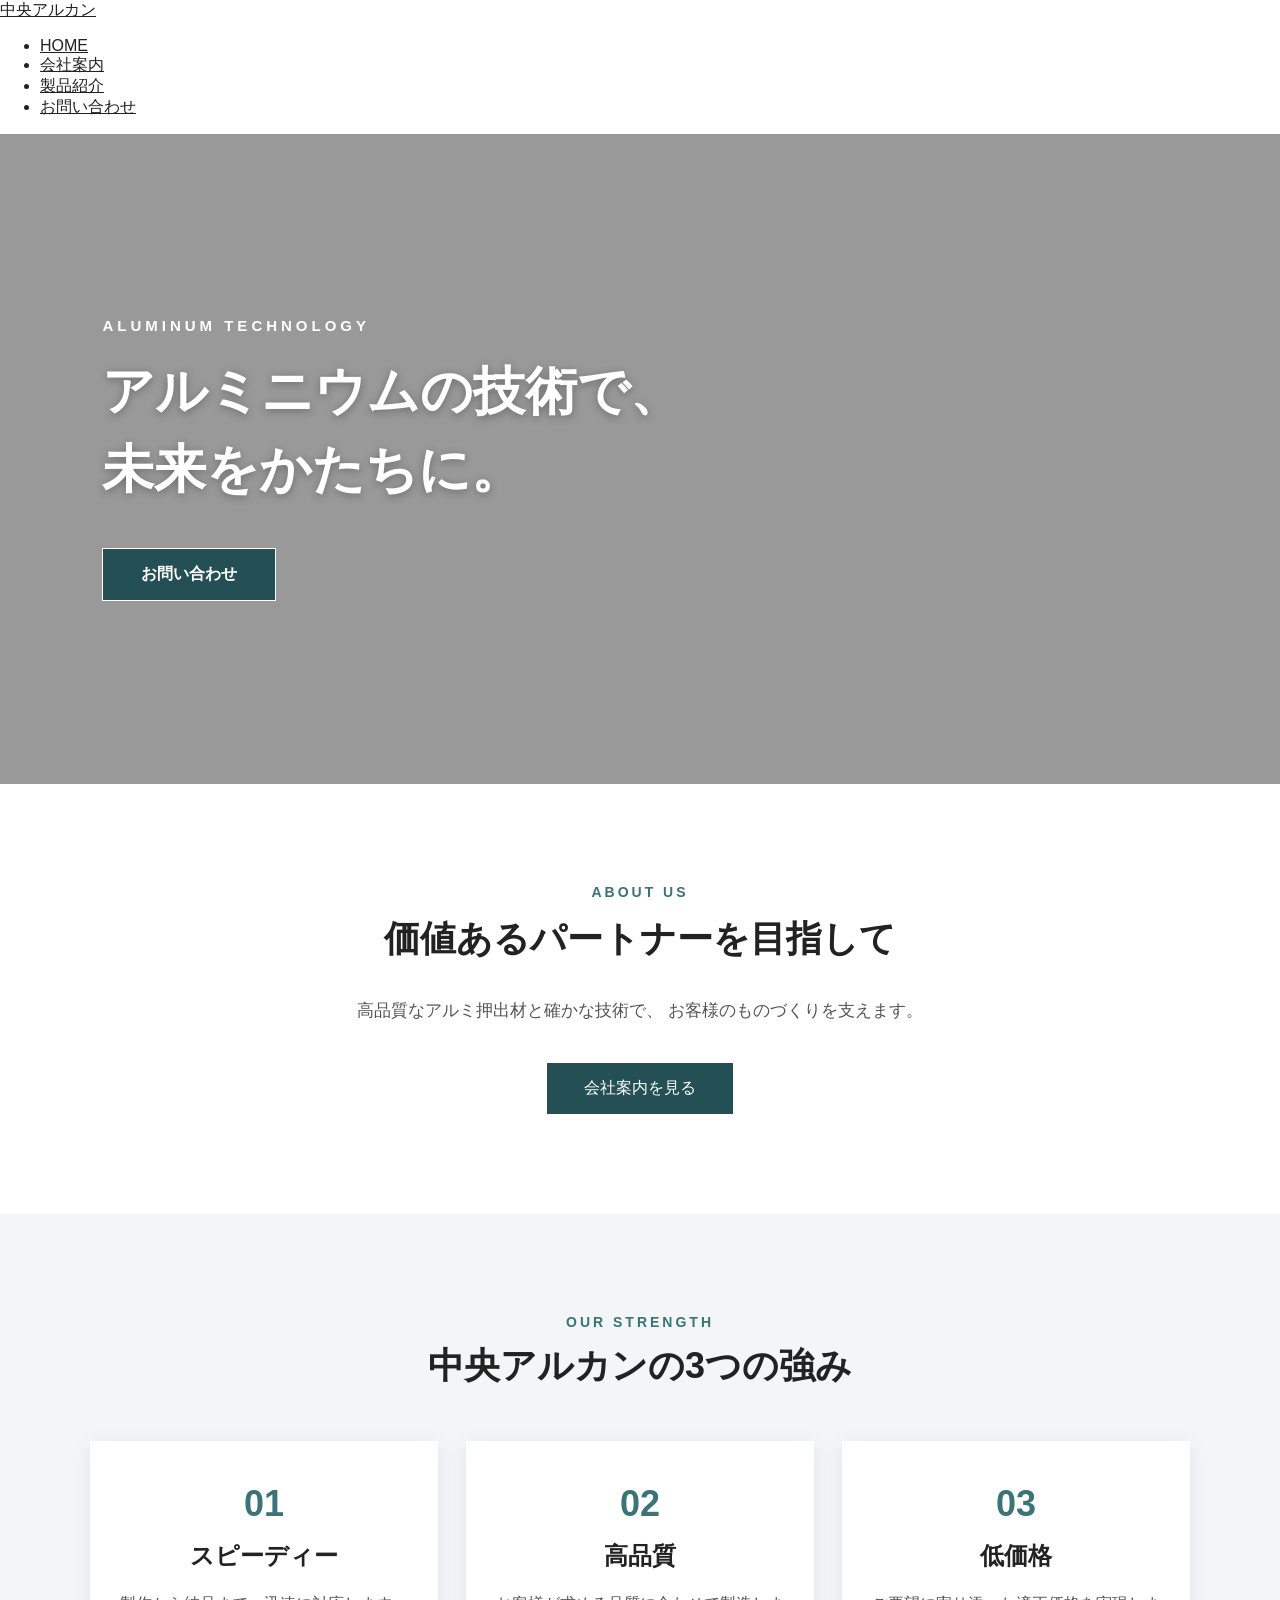
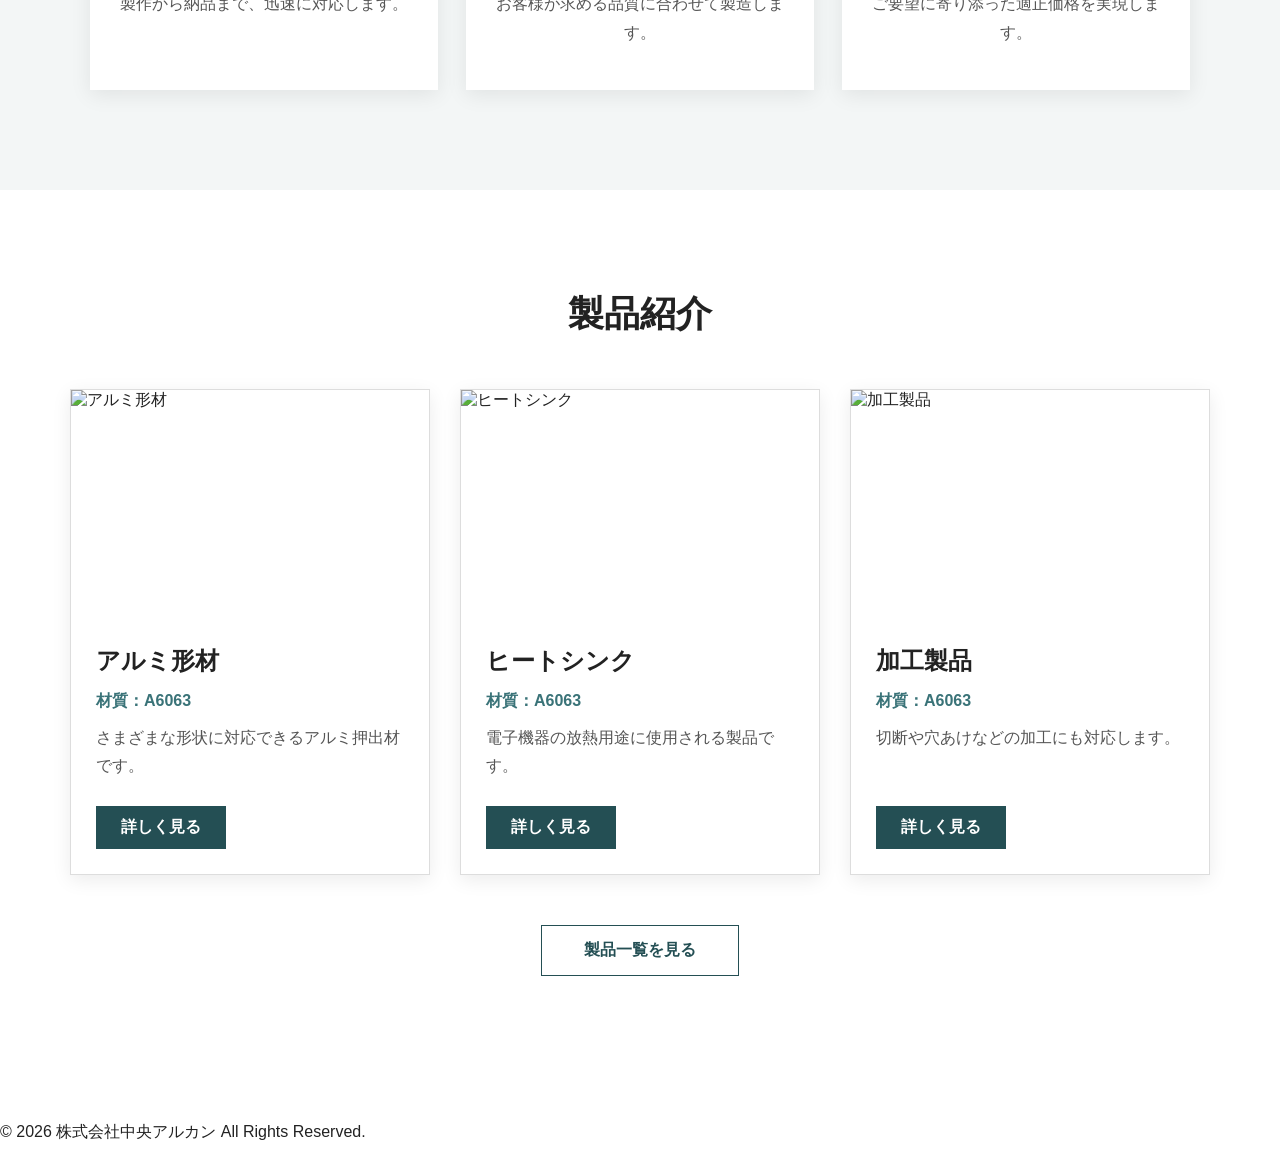
==== index.html @ ed128961 "トップページをindex.htmlに変更" ====
<!DOCTYPE html>
<html lang="ja">
<head>
  <meta charset="UTF-8">
  <meta name="viewport" content="width=device-width, initial-scale=1.0">

  <title>株式会社 中央アルカン</title>

  <link rel="stylesheet" href="css/style.css">
  <link rel="stylesheet" href="css/header.css">
  <link rel="stylesheet" href="css/hero.css">
  <link rel="stylesheet" href="css/products.css">
  <link rel="stylesheet" href="css/footer.css">
</head>

<body>

  <header id="header"></header>

  <main>

    <section class="main-visual">
      <div class="main-visual-text">
        <p>ALUMINUM TECHNOLOGY</p>
        <h1>
          アルミニウムの技術で、<br>
          未来をかたちに。
        </h1>

        <a href="contact.html">お問い合わせ</a>
      </div>
    </section>

    <section class="about">
      <p class="section-label">ABOUT US</p>
      <h2>価値あるパートナーを目指して</h2>

      <p>
        高品質なアルミ押出材と確かな技術で、
        お客様のものづくりを支えます。
      </p>

      <a href="company.html">会社案内を見る</a>
    </section>

    <section class="strength">
      <p class="section-label">OUR STRENGTH</p>
      <h2>中央アルカンの3つの強み</h2>

      <div class="strength-list">
        <div class="strength-card">
          <span>01</span>
          <h3>スピーディー</h3>
          <p>製作から納品まで、迅速に対応します。</p>
        </div>

        <div class="strength-card">
          <span>02</span>
          <h3>高品質</h3>
          <p>お客様が求める品質に合わせて製造します。</p>
        </div>

        <div class="strength-card">
          <span>03</span>
          <h3>低価格</h3>
          <p>ご要望に寄り添った適正価格を実現します。</p>
        </div>
      </div>
    </section>

<section class="products-section">
  <h2>製品紹介</h2>

  <div class="product-list">
    <article class="product-card">
      <img src="images/aluminum.jpg" alt="アルミ形材">

      <div class="product-content">
        <h3>アルミ形材</h3>
        <p class="product-material">材質：A6063</p>
        <p class="product-description">
          さまざまな形状に対応できるアルミ押出材です。
        </p>
        <a href="#" class="product-link">詳しく見る</a>
      </div>
    </article>

    <article class="product-card">
      <img src="images/heatsink.jpg" alt="ヒートシンク">

      <div class="product-content">
        <h3>ヒートシンク</h3>
        <p class="product-material">材質：A6063</p>
        <p class="product-description">
          電子機器の放熱用途に使用される製品です。
        </p>
        <a href="#" class="product-link">詳しく見る</a>
      </div>
    </article>

    <article class="product-card">
      <img src="images/processing.jpg" alt="加工製品">

      <div class="product-content">
        <h3>加工製品</h3>
        <p class="product-material">材質：A6063</p>
        <p class="product-description">
          切断や穴あけなどの加工にも対応します。
        </p>
        <a href="#" class="product-link">詳しく見る</a>
      </div>
    </article>
  </div>

  <div class="products-more">
    <a href="products.html">製品一覧を見る</a>
  </div>
</section>
  </main>

  <footer id="footer"></footer>

  <script src="js/common.js"></script>
</body>
</html>
---- css/style.css ----
/* =========================
  共通設定
========================= */

* {
  box-sizing: border-box;
}

html {
  scroll-behavior: smooth;
}

body {
  margin: 0;
  color: #222;
  font-family:
    "Yu Gothic",
    "YuGothic",
    "Hiragino Kaku Gothic ProN",
    "Meiryo",
    sans-serif;
  background-color: #fff;
}

img {
  display: block;
  max-width: 100%;
}

a {
  color: inherit;
}

h1,
h2,
h3,
p {
  margin-top: 0;
}

/* =========================
  共通見出し
========================= */

.section-label {
  margin-bottom: 12px;
  color: #3a7378;
  font-size: 14px;
  font-weight: bold;
  letter-spacing: 3px;
}

/* =========================
  ABOUT
========================= */

.about {
  max-width: 1000px;
  margin: 0 auto;
  padding: 100px 20px;
  text-align: center;
}

.about h2 {
  margin-bottom: 28px;
  font-size: 36px;
  line-height: 1.5;
}

.about > p:not(.section-label) {
  margin-bottom: 35px;
  color: #555;
  font-size: 17px;
  line-height: 2;
}

.about a {
  display: inline-block;
  padding: 14px 36px;
  color: #fff;
  text-decoration: none;
  background-color: #244f54;
  border: 1px solid #244f54;
  transition:
    color 0.3s,
    background-color 0.3s;
}

.about a:hover {
  color: #244f54;
  background-color: #fff;
}

/* =========================
  強み
========================= */

.strength {
  padding: 100px 20px;
  text-align: center;
  background-color: #f3f6f6;
}

.strength h2 {
  margin-bottom: 50px;
  font-size: 36px;
}

.strength-list {
  display: grid;
  grid-template-columns: repeat(3, 1fr);
  gap: 28px;
  max-width: 1100px;
  margin: 0 auto;
}

.strength-card {
  padding: 42px 25px;
  background-color: #fff;
  box-shadow: 0 5px 20px rgba(0, 0, 0, 0.08);
}

.strength-card span {
  display: block;
  margin-bottom: 15px;
  color: #3a7378;
  font-size: 36px;
  font-weight: bold;
}

.strength-card h3 {
  margin-bottom: 18px;
  font-size: 24px;
}

.strength-card p {
  margin-bottom: 0;
  color: #555;
  line-height: 1.8;
}

/* =========================
  スマートフォン
========================= */

@media screen and (max-width: 768px) {
  .about,
  .strength {
    padding: 70px 20px;
  }

  .about h2,
  .strength h2 {
    font-size: 28px;
  }

  .strength-list {
    grid-template-columns: 1fr;
  }
}
---- css/header.css ----
/* =========================
  ヘッダー
========================= */

#header {
  position: relative;
  z-index: 100;
}

.site-header {
  display: flex;
  align-items: center;
  justify-content: space-between;
  min-height: 80px;
  padding: 0 5%;
  background-color: #fff;
  box-shadow: 0 2px 10px rgba(0, 0, 0, 0.08);
}

.site-logo {
  margin: 0;
  font-size: 24px;
  font-weight: bold;
}

.site-logo a {
  text-decoration: none;
}

.header-nav ul {
  display: flex;
  gap: 30px;
  margin: 0;
  padding: 0;
  list-style: none;
}

.header-nav a {
  font-size: 15px;
  font-weight: bold;
  text-decoration: none;
}

.header-nav a:hover {
  color: #3a7378;
}

/* スマートフォン */
@media screen and (max-width: 768px) {
  .site-header {
    flex-direction: column;
    gap: 15px;
    padding: 20px;
  }

  .header-nav ul {
    flex-wrap: wrap;
    justify-content: center;
    gap: 15px;
  }
}
---- css/hero.css ----
/* =========================
   メインビジュアル
========================= */

.main-visual {
  position: relative;
  display: flex;
  align-items: center;
  min-height: 650px;
  padding: 80px 8%;
  color: #fff;
  background:
    linear-gradient(
      rgba(0, 0, 0, 0.4),
      rgba(0, 0, 0, 0.4)
    ),
    url("../images/main-visual.jpg") center / cover no-repeat;
}

.main-visual-text {
  max-width: 700px;
}

.main-visual-text > p {
  margin-bottom: 18px;
  font-size: 15px;
  font-weight: bold;
  letter-spacing: 4px;
}

.main-visual h1 {
  margin-bottom: 40px;
  font-size: 52px;
  line-height: 1.5;
  text-shadow: 0 2px 8px rgba(0, 0, 0, 0.3);
}

.main-visual a {
  display: inline-block;
  padding: 15px 38px;
  color: #fff;
  font-weight: bold;
  text-decoration: none;
  background-color: #244f54;
  border: 1px solid #fff;
  transition:
    color 0.3s,
    background-color 0.3s;
}

.main-visual a:hover {
  color: #244f54;
  background-color: #fff;
}

/* スマートフォン */
@media screen and (max-width: 768px) {
  .main-visual {
    min-height: 520px;
    padding: 60px 25px;
  }

  .main-visual h1 {
    font-size: 34px;
  }
}
---- css/products.css ----
/* =========================
   製品紹介
========================= */

.products-section {
  max-width: 1180px;
  margin: 0 auto;
  padding: 100px 20px;
  text-align: center;
}

.products-section > h2 {
  margin-bottom: 50px;
  font-size: 36px;
}

.product-list {
  display: grid;
  grid-template-columns: repeat(3, 1fr);
  gap: 30px;
  text-align: left;
}

.product-card {
  overflow: hidden;
  background-color: #fff;
  border: 1px solid #ddd;
  box-shadow: 0 5px 18px rgba(0, 0, 0, 0.08);
  transition:
    transform 0.3s,
    box-shadow 0.3s;
}

.product-card:hover {
  transform: translateY(-7px);
  box-shadow: 0 10px 28px rgba(0, 0, 0, 0.14);
}

.product-card img {
  width: 100%;
  height: 230px;
  object-fit: cover;
}

.product-content {
  padding: 25px;
}

.product-card h3 {
  margin-bottom: 14px;
  font-size: 24px;
}

.product-material {
  margin-bottom: 12px;
  color: #3a7378;
  font-weight: bold;
}

.product-description {
  min-height: 58px;
  margin-bottom: 24px;
  color: #555;
  line-height: 1.8;
}

.product-link {
  display: inline-block;
  padding: 10px 24px;
  color: #fff;
  font-weight: bold;
  text-decoration: none;
  background-color: #244f54;
  border: 1px solid #244f54;
  transition:
    color 0.3s,
    background-color 0.3s;
}

.product-link:hover {
  color: #244f54;
  background-color: #fff;
}

.products-more {
  margin-top: 50px;
}

.products-more a {
  display: inline-block;
  padding: 14px 42px;
  color: #244f54;
  font-weight: bold;
  text-decoration: none;
  border: 1px solid #244f54;
  transition:
    color 0.3s,
    background-color 0.3s;
}

.products-more a:hover {
  color: #fff;
  background-color: #244f54;
}

/* タブレット */
@media screen and (max-width: 900px) {
  .product-list {
    grid-template-columns: repeat(2, 1fr);
  }
}

/* スマートフォン */
@media screen and (max-width: 600px) {
  .products-section {
    padding: 70px 20px;
  }

  .products-section > h2 {
    font-size: 28px;
  }

  .product-list {
    grid-template-columns: 1fr;
  }

  .product-card img {
    height: 210px;
  }
}
---- css/footer.css ----
/* =========================
  フッター
========================= */

#footer {
  margin-top: auto;
}

.site-footer {
  padding: 50px 20px;
  color: #fff;
  text-align: center;
  background-color: #183b3f;
}

.site-footer p {
  margin: 0;
  font-size: 14px;
}

.footer-nav {
  margin-bottom: 25px;
}

.footer-nav ul {
  display: flex;
  justify-content: center;
  gap: 25px;
  margin: 0;
  padding: 0;
  list-style: none;
}

.footer-nav a {
  color: #fff;
  text-decoration: none;
}

.footer-nav a:hover {
  text-decoration: underline;
}

/* スマートフォン */
@media screen and (max-width: 600px) {
  .footer-nav ul {
    flex-direction: column;
    gap: 12px;
  }
}
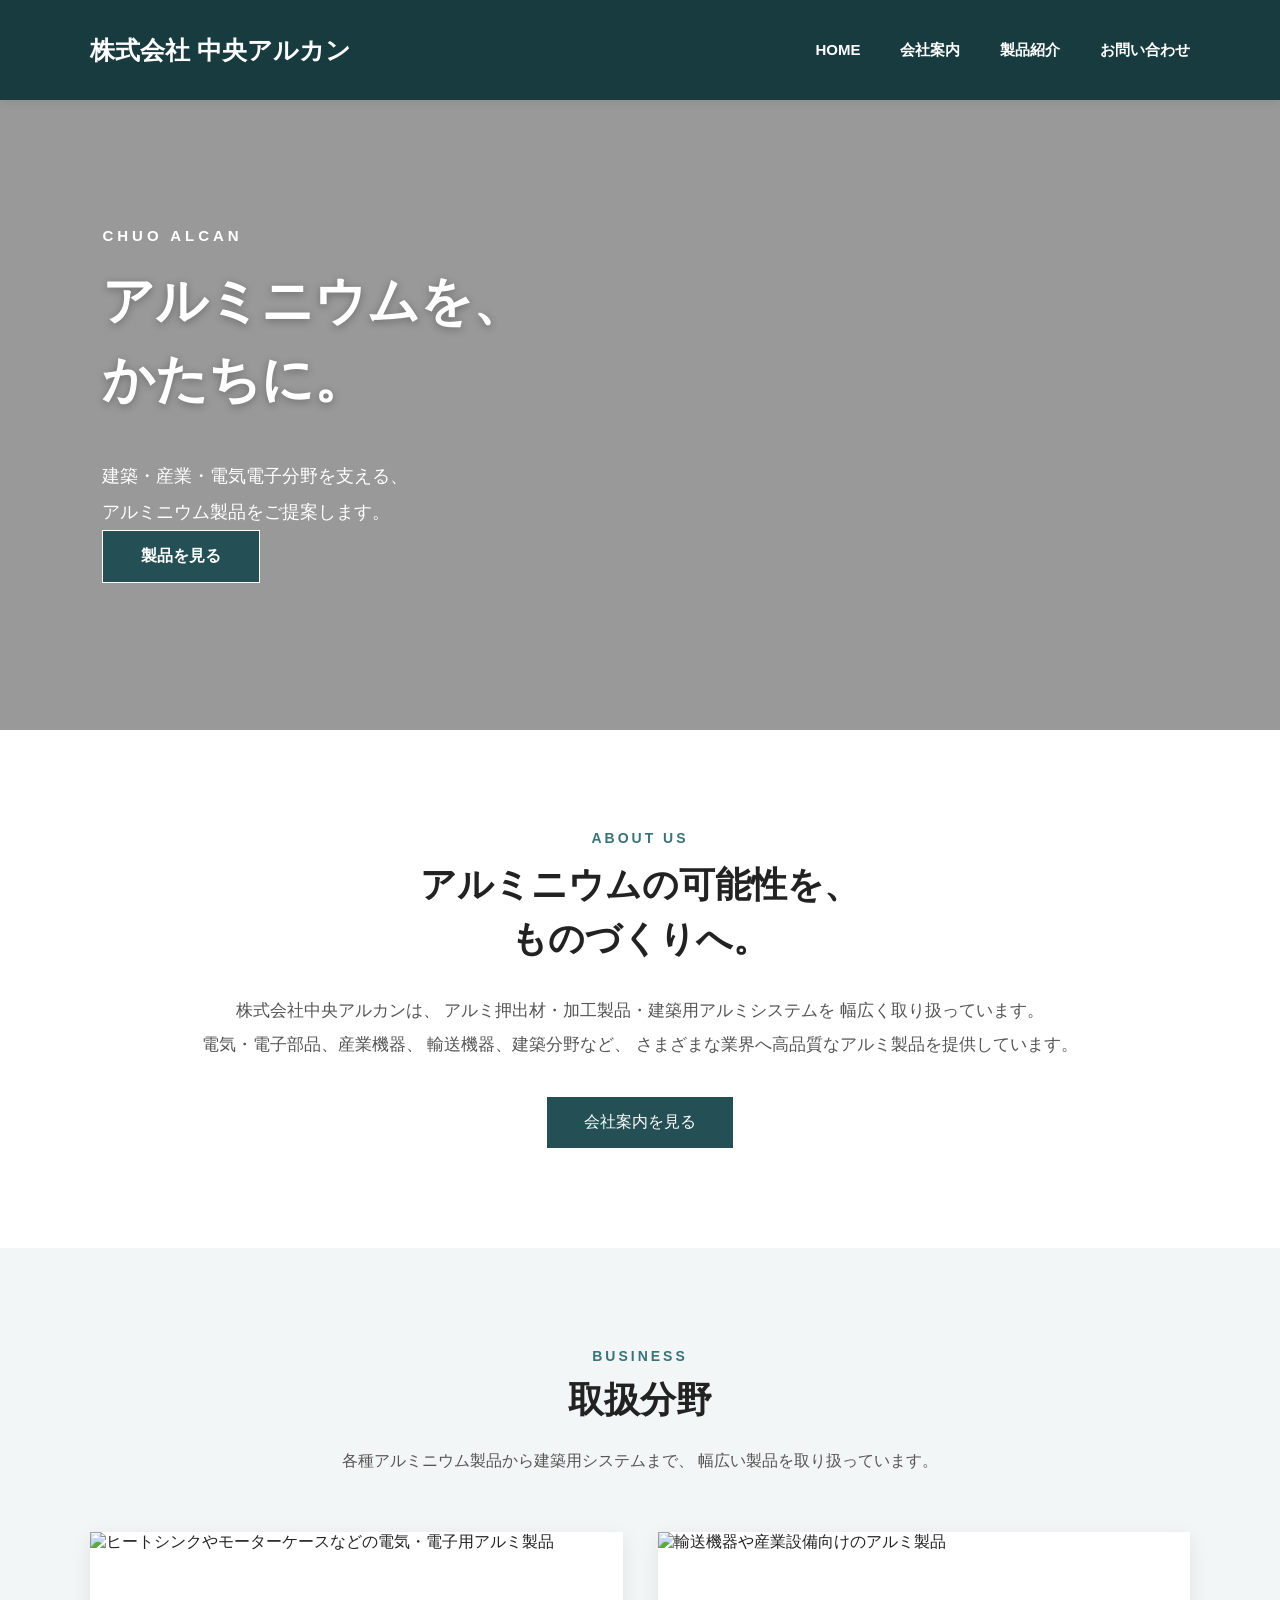
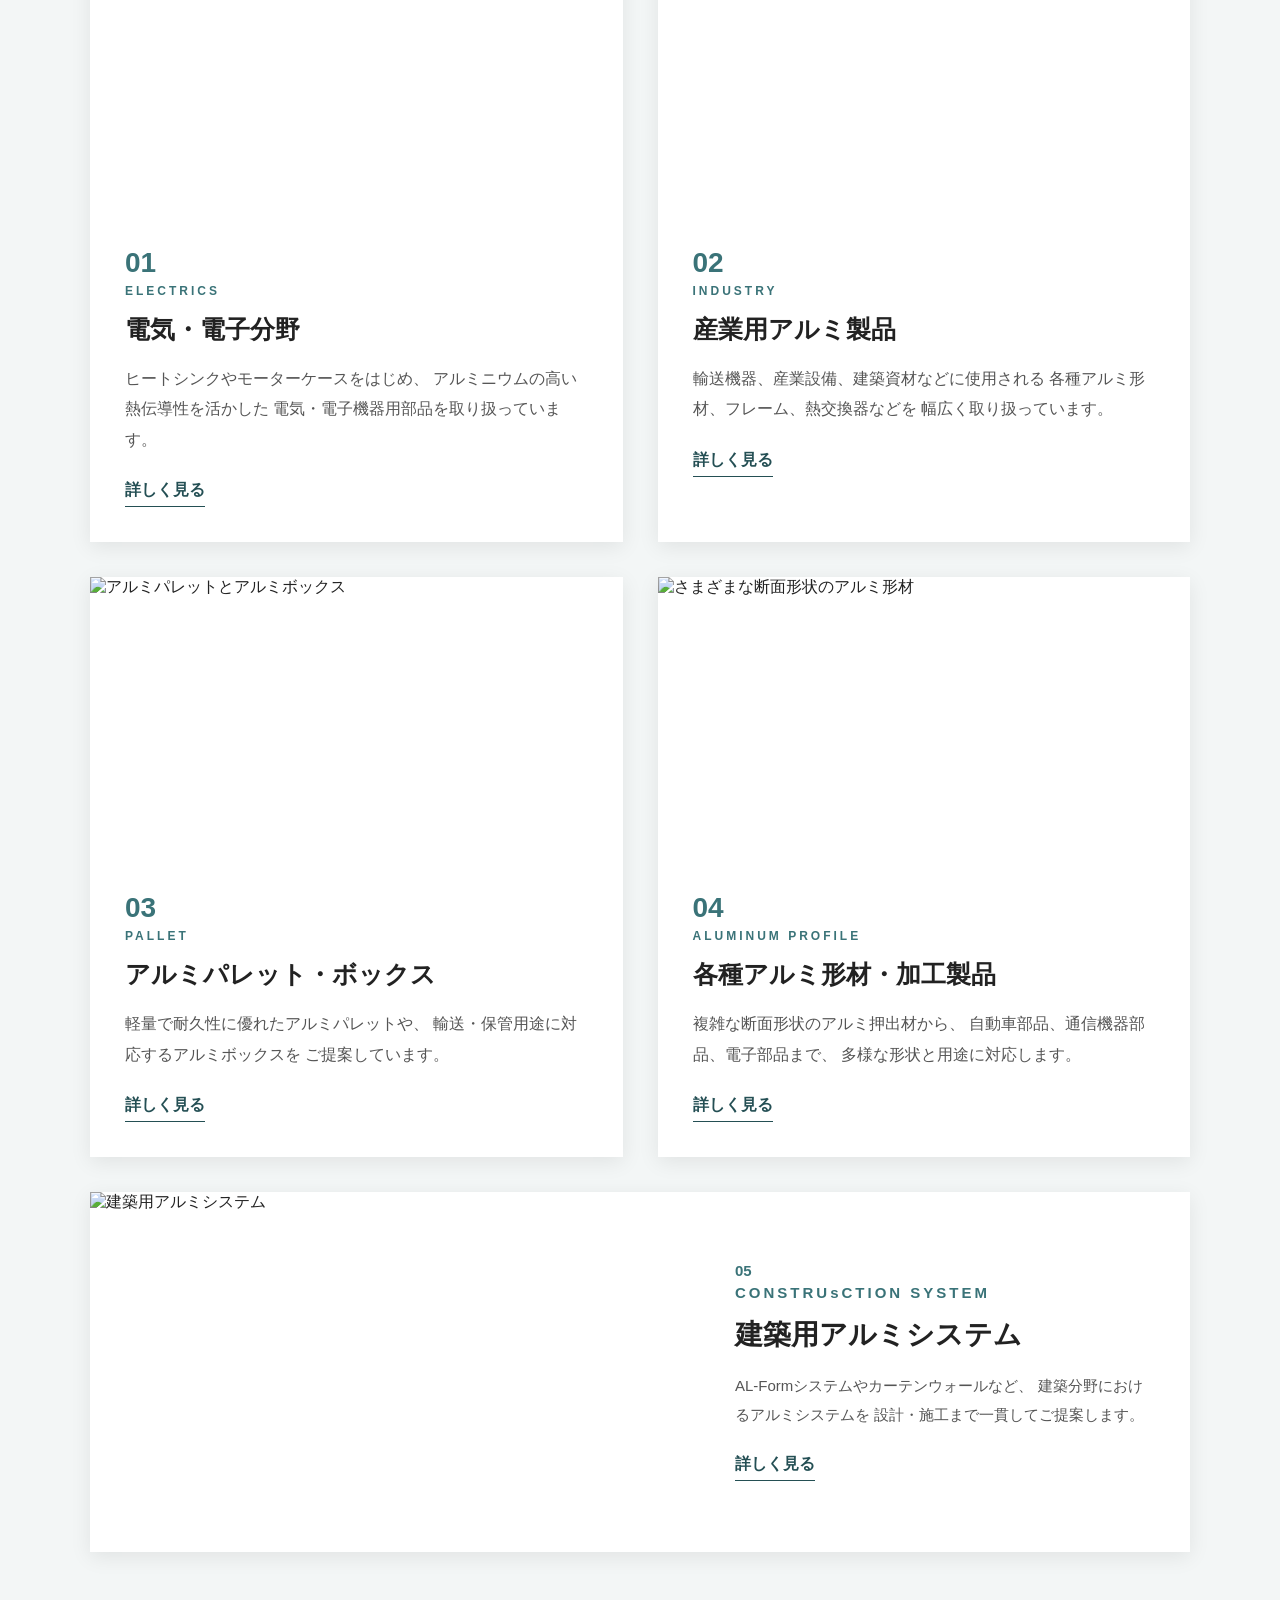
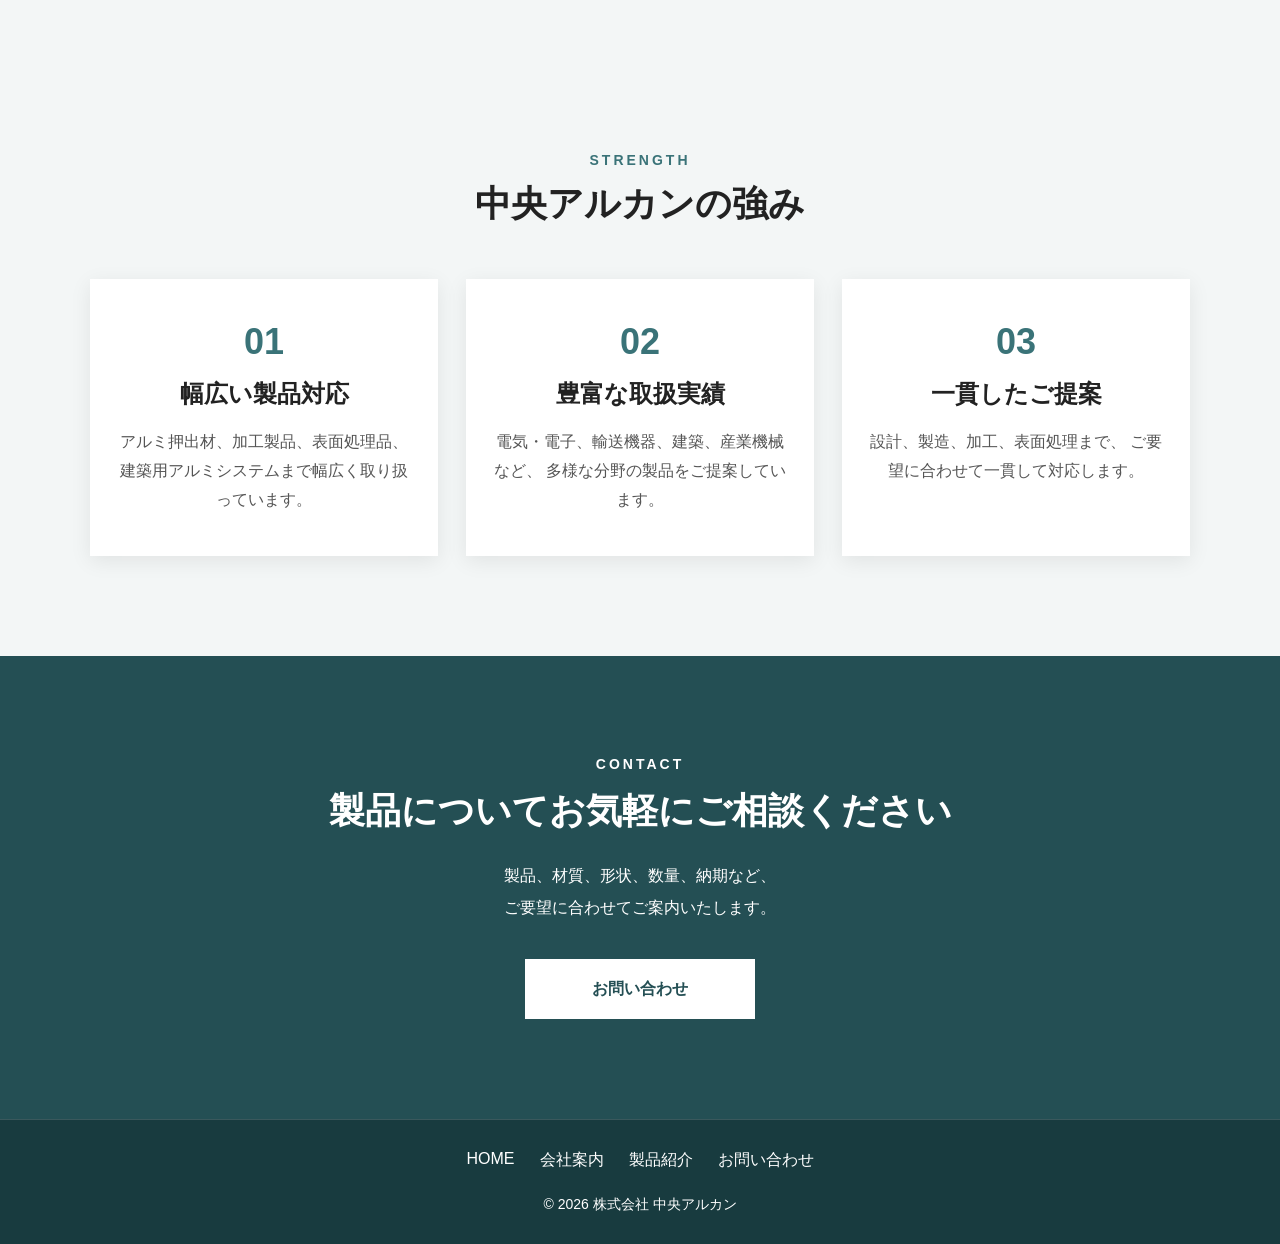
==== commit ab77d5ed: "追加" ====
--- a/index.html
+++ b/index.html
@@ -8,118 +8,262 @@
 
   <link rel="stylesheet" href="css/style.css">
   <link rel="stylesheet" href="css/header.css">
-  <link rel="stylesheet" href="css/hero.css">
-  <link rel="stylesheet" href="css/products.css">
+  <link rel="stylesheet" href="css/home.css">
   <link rel="stylesheet" href="css/footer.css">
 </head>
 
 <body>
-
-  <header id="header"></header>
+  <!-- ヘッダー -->
+  <div id="header"></div>
 
   <main>
 
+    <!-- メインビジュアル -->
     <section class="main-visual">
       <div class="main-visual-text">
-        <p>ALUMINUM TECHNOLOGY</p>
+
+        <p class="section-en">CHUO ALCAN</p>
+
         <h1>
-          アルミニウムの技術で、<br>
-          未来をかたちに。
+          アルミニウムを、<br>
+          かたちに。
         </h1>
 
-        <a href="contact.html">お問い合わせ</a>
-      </div>
-    </section>
-
+        <p class="hero-text">
+          建築・産業・電気電子分野を支える、<br>
+          アルミニウム製品をご提案します。
+        </p>
+
+        <a href="products.html">製品を見る</a>
+
+      </div>
+    </section>
+
+    <!-- 会社紹介 -->
     <section class="about">
+
       <p class="section-label">ABOUT US</p>
-      <h2>価値あるパートナーを目指して</h2>
-
-      <p>
-        高品質なアルミ押出材と確かな技術で、
-        お客様のものづくりを支えます。
+
+      <h2>
+        アルミニウムの可能性を、<br>
+        ものづくりへ。
+      </h2>
+
+      <p>株式会社中央アルカンは、
+        アルミ押出材・加工製品・建築用アルミシステムを
+        幅広く取り扱っています。<br>
+
+        電気・電子部品、産業機器、
+        輸送機器、建築分野など、
+        さまざまな業界へ高品質なアルミ製品を提供しています。
       </p>
 
       <a href="company.html">会社案内を見る</a>
     </section>
 
+    <!-- 取扱分野 -->
+    <section class="business">
+
+      <div class="business-inner">
+
+        <div class="business-heading">
+          <p class="section-label">BUSINESS</p>
+
+          <h2>取扱分野</h2>
+          <p>
+            各種アルミニウム製品から建築用システムまで、
+            幅広い製品を取り扱っています。
+          </p>
+        </div>
+
+        <div class="business-list">
+
+          <!-- 電気・電子 -->
+          <article class="business-card">
+            <div class="business-image">
+              <img src="images/electrics.jpg" alt="ヒートシンクやモーターケースなどの電気・電子用アルミ製品">
+            </div>
+
+            <div class="business-content">
+              <p class="business-number">01</p>
+              <p class="business-en">ELECTRICS</p>
+
+              <h3>電気・電子分野</h3>
+
+              <p>
+                ヒートシンクやモーターケースをはじめ、
+                アルミニウムの高い熱伝導性を活かした
+                電気・電子機器用部品を取り扱っています。
+              </p>
+
+              <a href="products.html#electrics">詳しく見る</a>
+            </div>
+          </article>
+
+          <!-- 産業用製品 -->
+          <article class="business-card">
+            <div class="business-image">
+              <img src="images/industry.jpg" alt="輸送機器や産業設備向けのアルミ製品">
+            </div>
+
+            <div class="business-content">
+              <p class="business-number">02</p>
+              <p class="business-en">INDUSTRY</p>
+
+              <h3>産業用アルミ製品</h3>
+
+              <p>
+                輸送機器、産業設備、建築資材などに使用される
+                各種アルミ形材、フレーム、熱交換器などを
+                幅広く取り扱っています。
+              </p>
+
+              <a href="products.html#industry">詳しく見る</a>
+            </div>
+          </article>
+
+          <!-- パレット・ボックス -->
+          <article class="business-card">
+            <div class="business-image">
+              <img src="images/pallet.jpg" alt="アルミパレットとアルミボックス">
+            </div>
+
+            <div class="business-content">
+              <p class="business-number">03</p>
+              <p class="business-en">PALLET</p>
+
+              <h3>アルミパレット・ボックス</h3>
+
+              <p>
+                軽量で耐久性に優れたアルミパレットや、
+                輸送・保管用途に対応するアルミボックスを
+                ご提案しています。
+              </p>
+
+              <a href="products.html#pallet">詳しく見る</a>
+            </div>
+          </article>
+
+          <!-- 各種アルミ形材 -->
+          <article class="business-card">
+            <div class="business-image">
+              <img src="images/profile.jpg" alt="さまざまな断面形状のアルミ形材">
+            </div>
+
+            <div class="business-content">
+              <p class="business-number">04</p>
+              <p class="business-en">ALUMINUM PROFILE</p>
+
+              <h3>各種アルミ形材・加工製品</h3>
+
+              <p>
+                複雑な断面形状のアルミ押出材から、
+                自動車部品、通信機器部品、電子部品まで、
+                多様な形状と用途に対応します。
+              </p>
+
+              <a href="products.html#profile">詳しく見る</a>
+            </div>
+          </article>
+        </div>
+
+        <!-- 建築システム -->
+        <article class="business-wide-card">
+          <div class="business-wide-image">
+            <img src="images/construction.jpg" alt="建築用アルミシステム">
+          </div>
+
+          <div class="business-wide-content">
+
+            <p class="business-number">05</p>
+            <p class="business-en">CONSTRUsCTION SYSTEM</p>
+
+            <h3>建築用アルミシステム</h3>
+
+            <p>
+              AL-Formシステムやカーテンウォールなど、
+              建築分野におけるアルミシステムを
+              設計・施工まで一貫してご提案します。
+            </p>
+
+            <a href="products.html#construction">詳しく見る</a>
+          </div>
+        </article>
+      </div>
+    </section>
+
+    <!-- 強み -->
     <section class="strength">
-      <p class="section-label">OUR STRENGTH</p>
-      <h2>中央アルカンの3つの強み</h2>
+
+      <p class="section-label">STRENGTH</p>
+
+      <h2>中央アルカンの強み</h2>
 
       <div class="strength-list">
-        <div class="strength-card">
+
+        <article class="strength-card">
           <span>01</span>
-          <h3>スピーディー</h3>
-          <p>製作から納品まで、迅速に対応します。</p>
-        </div>
-
-        <div class="strength-card">
+
+          <h3>幅広い製品対応</h3>
+            <p>
+              アルミ押出材、加工製品、表面処理品、
+              建築用アルミシステムまで幅広く取り扱っています。
+            </p>
+        </article>
+
+        <article class="strength-card">
           <span>02</span>
-          <h3>高品質</h3>
-          <p>お客様が求める品質に合わせて製造します。</p>
-        </div>
-
-        <div class="strength-card">
+
+          <h3>豊富な取扱実績</h3>
+
+          <p>
+            電気・電子、輸送機器、建築、産業機械など、
+            多様な分野の製品をご提案しています。
+          </p>
+        </article>
+
+        <article class="strength-card">
           <span>03</span>
-          <h3>低価格</h3>
-          <p>ご要望に寄り添った適正価格を実現します。</p>
-        </div>
-      </div>
-    </section>
-
-<section class="products-section">
-  <h2>製品紹介</h2>
-
-  <div class="product-list">
-    <article class="product-card">
-      <img src="images/aluminum.jpg" alt="アルミ形材">
-
-      <div class="product-content">
-        <h3>アルミ形材</h3>
-        <p class="product-material">材質：A6063</p>
-        <p class="product-description">
-          さまざまな形状に対応できるアルミ押出材です。
+
+          <h3>一貫したご提案</h3>
+
+          <p>
+            設計、製造、加工、表面処理まで、
+            ご要望に合わせて一貫して対応します。
+          </p>
+        </article>
+      </div>
+
+    </section>
+
+    <!-- お問い合わせ誘導 -->
+    <section class="home-contact">
+
+      <div class="home-contact-inner">
+
+        <p class="section-label">CONTACT</p>
+
+        <h2>製品についてお気軽にご相談ください</h2>
+
+        <p>
+          製品、材質、形状、数量、納期など、<br>
+          ご要望に合わせてご案内いたします。
         </p>
-        <a href="#" class="product-link">詳しく見る</a>
-      </div>
-    </article>
-
-    <article class="product-card">
-      <img src="images/heatsink.jpg" alt="ヒートシンク">
-
-      <div class="product-content">
-        <h3>ヒートシンク</h3>
-        <p class="product-material">材質：A6063</p>
-        <p class="product-description">
-          電子機器の放熱用途に使用される製品です。
-        </p>
-        <a href="#" class="product-link">詳しく見る</a>
-      </div>
-    </article>
-
-    <article class="product-card">
-      <img src="images/processing.jpg" alt="加工製品">
-
-      <div class="product-content">
-        <h3>加工製品</h3>
-        <p class="product-material">材質：A6063</p>
-        <p class="product-description">
-          切断や穴あけなどの加工にも対応します。
-        </p>
-        <a href="#" class="product-link">詳しく見る</a>
-      </div>
-    </article>
-  </div>
-
-  <div class="products-more">
-    <a href="products.html">製品一覧を見る</a>
-  </div>
-</section>
+
+        <a href="contact.html">
+          お問い合わせ
+        </a>
+
+      </div>
+
+    </section>
+
   </main>
 
-  <footer id="footer"></footer>
+  <!-- フッター -->
+  <div id="footer"></div>
 
   <script src="js/common.js"></script>
+
 </body>
 </html>
--- a/css/style.css
+++ b/css/style.css
@@ -42,7 +42,8 @@
   共通見出し
 ========================= */
 
-.section-label {
+.section-label,
+.section-en {
   margin-bottom: 12px;
   color: #3a7378;
   font-size: 14px;
@@ -51,92 +52,101 @@
 }
 
 /* =========================
-  ABOUT
+  下層ページ共通
 ========================= */
 
-.about {
-  max-width: 1000px;
-  margin: 0 auto;
+.content-section {
   padding: 100px 20px;
-  text-align: center;
 }
 
-.about h2 {
-  margin-bottom: 28px;
+.content-inner {
+  width: 100%;
+  max-width: 1100px;
+  margin: 0 auto;
+}
+
+.section-heading {
+  margin-bottom: 50px;
+}
+
+.section-heading h2 {
+  margin-bottom: 20px;
   font-size: 36px;
   line-height: 1.5;
 }
 
-.about > p:not(.section-label) {
-  margin-bottom: 35px;
+.section-heading > p:last-child {
+  margin-bottom: 0;
   color: #555;
-  font-size: 17px;
+  font-size: 16px;
   line-height: 2;
 }
 
-.about a {
+/* =========================
+  メインビジュアル・ページタイトル共通
+========================= */
+
+.main-visual {
+  position: relative;
+  display: flex;
+  align-items: center;
+  min-height: 650px;
+  padding: 80px 8%;
+  color: #fff;
+  background:
+    linear-gradient(
+      rgba(0, 0, 0, 0.4),
+      rgba(0, 0, 0, 0.4)
+    ),
+    url("../images/main-visual.jpg") center / cover no-repeat;
+}
+
+.main-visual-text {
+  width: 100%;
+  max-width: 700px;
+}
+
+.main-visual .section-en {
+  margin-bottom: 18px;
+  color: #fff;
+  font-size: 15px;
+  font-weight: bold;
+  letter-spacing: 4px;
+}
+
+.main-visual h1 {
+  margin-bottom: 40px;
+  font-size: 52px;
+  line-height: 1.5;
+  text-shadow: 0 2px 8px rgba(0, 0, 0, 0.3);
+}
+
+.hero-text {
+  margin-bottom: 0;
+  font-size: 18px;
+  font-weight: normal;
+  line-height: 2;
+  letter-spacing: normal;
+}
+
+/* トップページのボタン */
+
+.main-visual a {
   display: inline-block;
-  padding: 14px 36px;
+  padding: 15px 38px;
   color: #fff;
+  font-weight: bold;
   text-decoration: none;
   background-color: #244f54;
-  border: 1px solid #244f54;
+  border: 1px solid #fff;
   transition:
     color 0.3s,
     background-color 0.3s;
 }
 
-.about a:hover {
+.main-visual a:hover {
   color: #244f54;
   background-color: #fff;
-}
-
-/* =========================
-  強み
-========================= */
-
-.strength {
-  padding: 100px 20px;
-  text-align: center;
-  background-color: #f3f6f6;
-}
-
-.strength h2 {
-  margin-bottom: 50px;
-  font-size: 36px;
-}
-
-.strength-list {
-  display: grid;
-  grid-template-columns: repeat(3, 1fr);
-  gap: 28px;
-  max-width: 1100px;
-  margin: 0 auto;
-}
-
-.strength-card {
-  padding: 42px 25px;
-  background-color: #fff;
-  box-shadow: 0 5px 20px rgba(0, 0, 0, 0.08);
-}
-
-.strength-card span {
-  display: block;
-  margin-bottom: 15px;
-  color: #3a7378;
-  font-size: 36px;
-  font-weight: bold;
-}
-
-.strength-card h3 {
-  margin-bottom: 18px;
-  font-size: 24px;
-}
-
-.strength-card p {
-  margin-bottom: 0;
-  color: #555;
-  line-height: 1.8;
 }
 
 /* =========================
@@ -144,18 +154,30 @@
 ========================= */
 
 @media screen and (max-width: 768px) {
-  .about,
-  .strength {
+  .main-visual {
+    min-height: 520px;
+    padding: 60px 25px;
+  }
+
+  .main-visual h1 {
+    font-size: 34px;
+  }
+
+  .hero-text {
+    font-size: 15px;
+  }
+}
+
+/* =========================
+  スマートフォン
+========================= */
+
+@media screen and (max-width: 768px) {
+  .content-section {
     padding: 70px 20px;
   }
 
-  .about h2,
-  .strength h2 {
+  .section-heading h2 {
     font-size: 28px;
   }
-
-  .strength-list {
-    grid-template-columns: 1fr;
-  }
-}
-
+}
--- a/css/header.css
+++ b/css/header.css
@@ -3,46 +3,66 @@
 ========================= */
 
 #header {
-  position: relative;
-  z-index: 100;
+  position: fixed;
+  top: 0;
+  left: 0;
+  width: 100%;
+  z-index: 1000;
 }
 
 .site-header {
   display: flex;
   align-items: center;
   justify-content: space-between;
-  min-height: 80px;
-  padding: 0 5%;
-  background-color: #fff;
+  min-height: 100px;
+  padding: 0 7%;
+  background-color: #183b3f;   /* フッターと同じ色 */
   box-shadow: 0 2px 10px rgba(0, 0, 0, 0.08);
 }
-
 .site-logo {
   margin: 0;
-  font-size: 24px;
+  font-size: 25px;
   font-weight: bold;
 }
 
 .site-logo a {
+  color: #ffffff;
   text-decoration: none;
+}
+
+.header-nav a {
+  color: #ffffff;
+  font-size: 15px;
+  font-weight: bold;
+  text-decoration: none;
+  transition: color 0.3s;
+}
+
+.header-nav a:hover {
+  color: #b7d5d8;
+}
+
+body {
+  padding-top: 80px;
 }
 
 .header-nav ul {
   display: flex;
-  gap: 30px;
+  gap: 40px;
   margin: 0;
   padding: 0;
   list-style: none;
 }
 
 .header-nav a {
+  color: #fff;
   font-size: 15px;
   font-weight: bold;
   text-decoration: none;
 }
 
 .header-nav a:hover {
-  color: #3a7378;
+  color: #d4e9eb;
 }
 
 /* スマートフォン */
--- a/css/home.css
+++ b/css/home.css
@@ -0,0 +1,358 @@
+/* =========================
+  ABOUT
+========================= */
+
+.about {
+  max-width: 1000px;
+  margin: 0 auto;
+  padding: 100px 20px;
+  text-align: center;
+}
+
+.about h2 {
+  margin-bottom: 28px;
+  font-size: 36px;
+  line-height: 1.5;
+}
+
+.about > p:not(.section-label) {
+  margin-bottom: 35px;
+  color: #555;
+  font-size: 17px;
+  line-height: 2;
+}
+
+.about a {
+  display: inline-block;
+  padding: 14px 36px;
+  color: #fff;
+  text-decoration: none;
+  background-color: #244f54;
+  border: 1px solid #244f54;
+  transition:
+    color 0.3s,
+    background-color 0.3s;
+}
+
+.about a:hover {
+  color: #244f54;
+  background-color: #fff;
+}
+
+/* =========================
+  取扱分野
+========================= */
+
+.business {
+  padding: 100px 20px;
+  background-color: #f3f6f6;
+}
+
+.business-inner {
+  width: 100%;
+  max-width: 1100px;
+  margin: 0 auto;
+}
+
+.business-heading {
+  margin-bottom: 55px;
+  text-align: center;
+}
+
+.business-heading h2 {
+  margin-bottom: 20px;
+  font-size: 36px;
+}
+
+.business-heading > p:last-child {
+  margin-bottom: 0;
+  color: #555;
+  font-size: 16px;
+  line-height: 2;
+}
+
+.business-list {
+  display: grid;
+  grid-template-columns: repeat(2, 1fr);
+  gap: 35px;
+}
+
+.business-card {
+  overflow: hidden;
+  background-color: #fff;
+  box-shadow: 0 5px 20px rgba(0, 0, 0, 0.08);
+}
+
+.business-image {
+  height: 280px;
+  overflow: hidden;
+}
+
+.business-image img {
+  width: 100%;
+  height: 100%;
+  object-fit: cover;
+  transition: transform 0.4s;
+}
+
+.business-card:hover .business-image img {
+  transform: scale(1.04);
+}
+
+.business-content {
+  padding: 35px;
+}
+
+.business-number {
+  margin-bottom: 5px;
+  color: #3a7378;
+  font-size: 28px;
+  font-weight: bold;
+}
+
+.business-en {
+  margin-bottom: 15px;
+  color: #3a7378;
+  font-size: 12px;
+  font-weight: bold;
+  letter-spacing: 3px;
+}
+
+.business-content h3 {
+  margin-bottom: 18px;
+  font-size: 25px;
+}
+
+.business-content > p:not(
+  .business-number,
+  .business-en
+) {
+  margin-bottom: 25px;
+  color: #555;
+  line-height: 1.9;
+}
+
+.business-content a {
+  display: inline-block;
+  padding-bottom: 5px;
+  color: #244f54;
+  font-weight: bold;
+  text-decoration: none;
+  border-bottom: 1px solid #244f54;
+}
+
+/* =========================
+  横長の取扱分野カード
+========================= */
+
+.business-wide-card {
+  display: grid;
+  grid-template-columns: 1.2fr 1fr;
+  margin-top: 35px;
+  overflow: hidden;
+  background-color: #fff;
+  box-shadow: 0 5px 20px rgba(0, 0, 0, 0.08);
+}
+
+.business-wide-image {
+  min-height: 360px;
+  overflow: hidden;
+}
+
+.business-wide-image img {
+  width: 100%;
+  height: 100%;
+  object-fit: cover;
+  transition: transform 0.4s;
+}
+
+.business-wide-card:hover .business-wide-image img {
+  transform: scale(1.04);
+}
+
+.business-wide-content {
+  display: flex;
+  padding: 45px;
+  flex-direction: column;
+  justify-content: center;
+}
+
+.business-wide-content h3 {
+  margin-bottom: 18px;
+  font-size: 28px;
+}
+
+.business-wide-content p {
+  font-size: 15px;
+}
+
+.business-wide-content > p:not(
+  .business-number,
+  .business-en
+) {
+  margin-bottom: 25px;
+  color: #555;
+  line-height: 1.9;
+}
+
+.business-wide-content a {
+  width: fit-content;
+  padding-bottom: 5px;
+  color: #244f54;
+  font-weight: bold;
+  text-decoration: none;
+  border-bottom: 1px solid #244f54;
+}
+
+/* =========================
+  強み
+========================= */
+
+.strength {
+  padding: 100px 20px;
+  text-align: center;
+  background-color: #f3f6f6;
+}
+
+.strength h2 {
+  margin-bottom: 50px;
+  font-size: 36px;
+}
+
+.strength-list {
+  display: grid;
+  grid-template-columns: repeat(3, 1fr);
+  gap: 28px;
+  max-width: 1100px;
+  margin: 0 auto;
+}
+
+.strength-card {
+  padding: 42px 25px;
+  background-color: #fff;
+  box-shadow: 0 5px 20px rgba(0, 0, 0, 0.08);
+}
+
+.strength-card span {
+  display: block;
+  margin-bottom: 15px;
+  color: #3a7378;
+  font-size: 36px;
+  font-weight: bold;
+}
+
+.strength-card h3 {
+  margin-bottom: 18px;
+  font-size: 24px;
+}
+
+.strength-card p {
+  margin-bottom: 0;
+  color: #555;
+  line-height: 1.8;
+}
+
+/* =========================
+  トップお問い合わせ
+========================= */
+
+.home-contact {
+  padding: 100px 20px;
+  color: #fff;
+  text-align: center;
+  background-color: #244f54;
+}
+
+.home-contact-inner {
+  max-width: 850px;
+  margin: 0 auto;
+}
+
+.home-contact .section-label {
+  color: #fff;
+}
+
+.home-contact h2 {
+  margin-bottom: 22px;
+  font-size: 36px;
+  line-height: 1.5;
+}
+
+.home-contact p:not(.section-label) {
+  margin-bottom: 35px;
+  line-height: 2;
+}
+
+.home-contact a {
+  display: inline-flex;
+  min-width: 230px;
+  min-height: 60px;
+  color: #244f54;
+  font-weight: bold;
+  text-decoration: none;
+  background-color: #fff;
+  border: 1px solid #fff;
+  align-items: center;
+  justify-content: center;
+  transition:
+    color 0.3s,
+    background-color 0.3s;
+}
+
+.home-contact a:hover {
+  color: #fff;
+  background-color: transparent;
+}
+
+/* =========================
+  スマートフォン
+========================= */
+
+@media screen and (max-width: 768px) {
+  .about,
+  .strength,
+  .business,
+  .home-contact {
+    padding: 70px 20px;
+  }
+
+  .about h2,
+  .strength h2,
+  .business-heading h2,
+  .home-contact h2 {
+    font-size: 28px;
+  }
+
+  .strength-list,
+  .business-list {
+    grid-template-columns: 1fr;
+  }
+
+  .business-image {
+    height: 230px;
+  }
+
+  .business-content {
+    padding: 28px 22px;
+  }
+
+  .business-wide-card {
+    grid-template-columns: 1fr;
+  }
+
+  .business-wide-image {
+    min-height: 230px;
+  }
+
+  .business-wide-content {
+    padding: 28px 22px;
+  }
+
+  .business-wide-content h3 {
+    font-size: 22px;
+  }
+
+  .business-wide-content p {
+    font-size: 15px;
+  }
+}
--- a/css/footer.css
+++ b/css/footer.css
@@ -7,10 +7,11 @@
 }
 
 .site-footer {
-  padding: 50px 20px;
+  padding: 30px 20px;
+  background-color: #183b3f;
   color: #fff;
   text-align: center;
-  background-color: #183b3f;
+  border-top: 1px solid rgba(255,255,255,0.15);
 }
 
 .site-footer p {
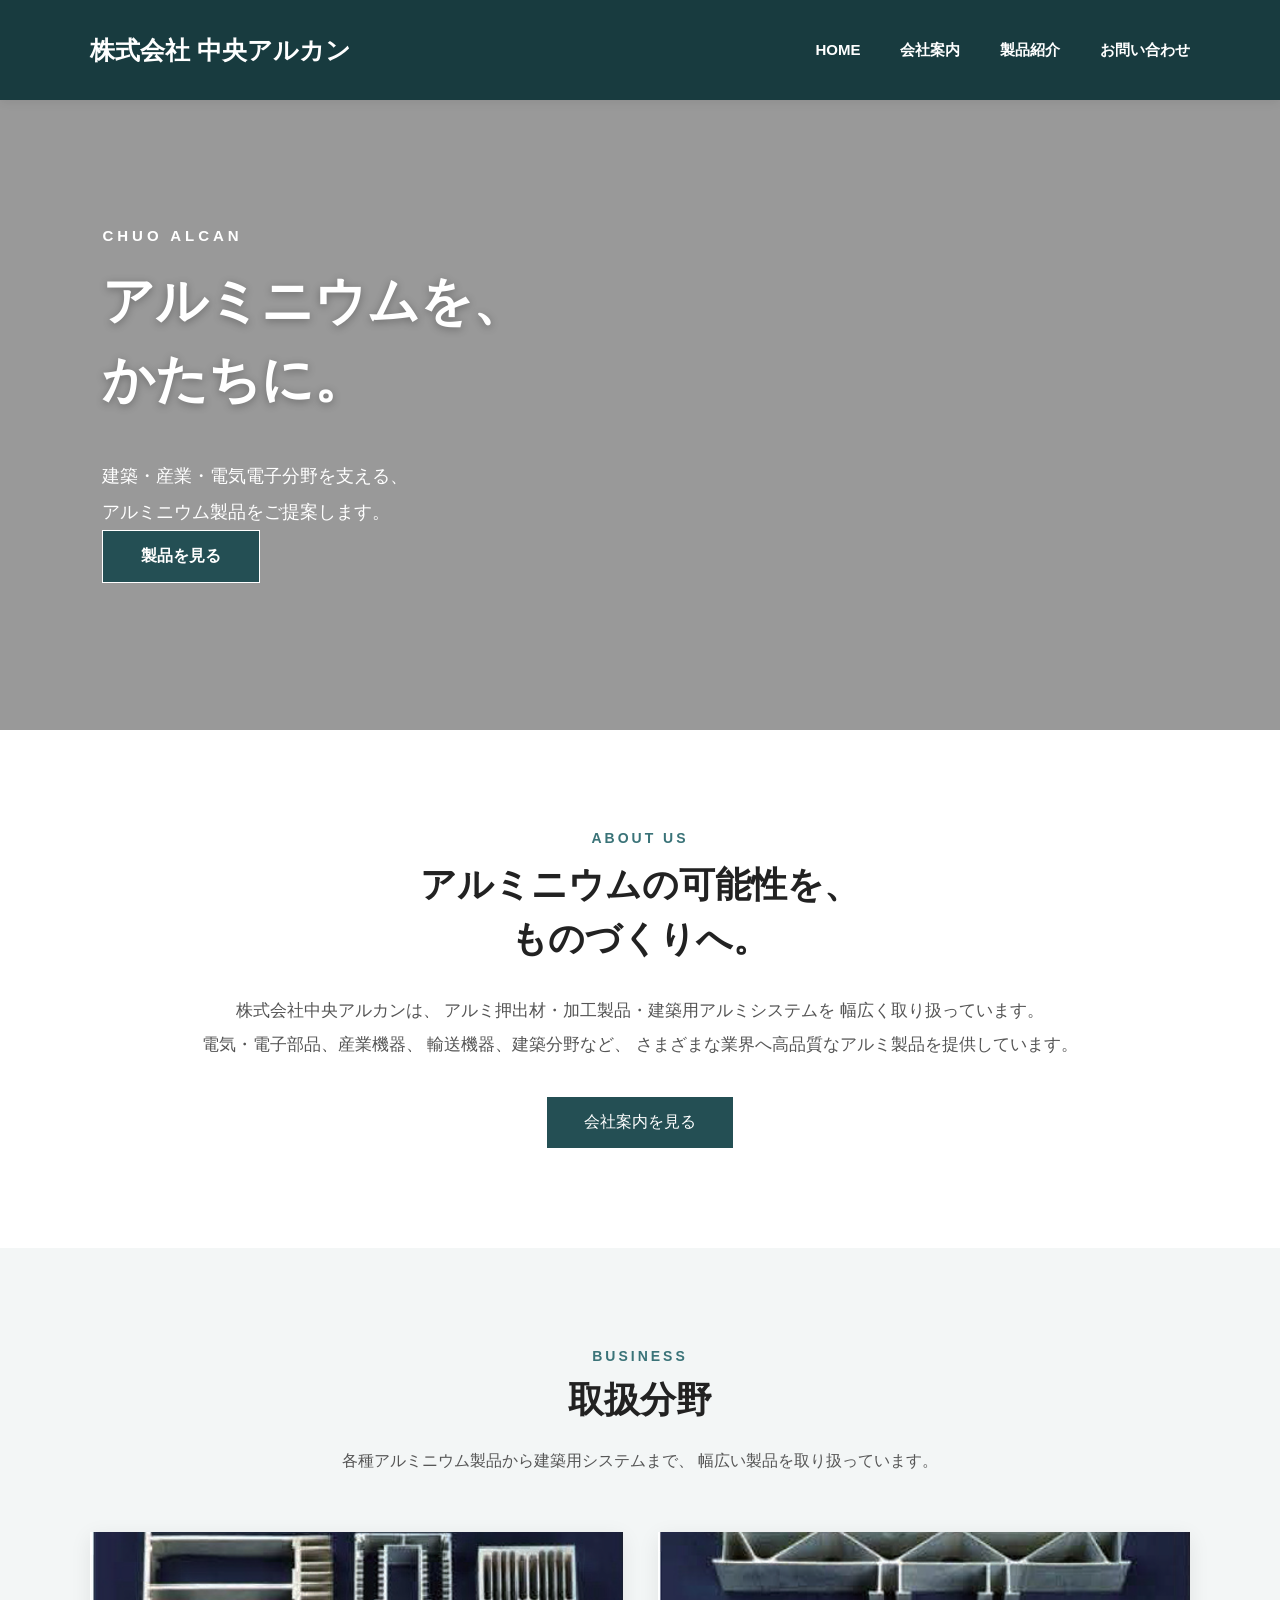
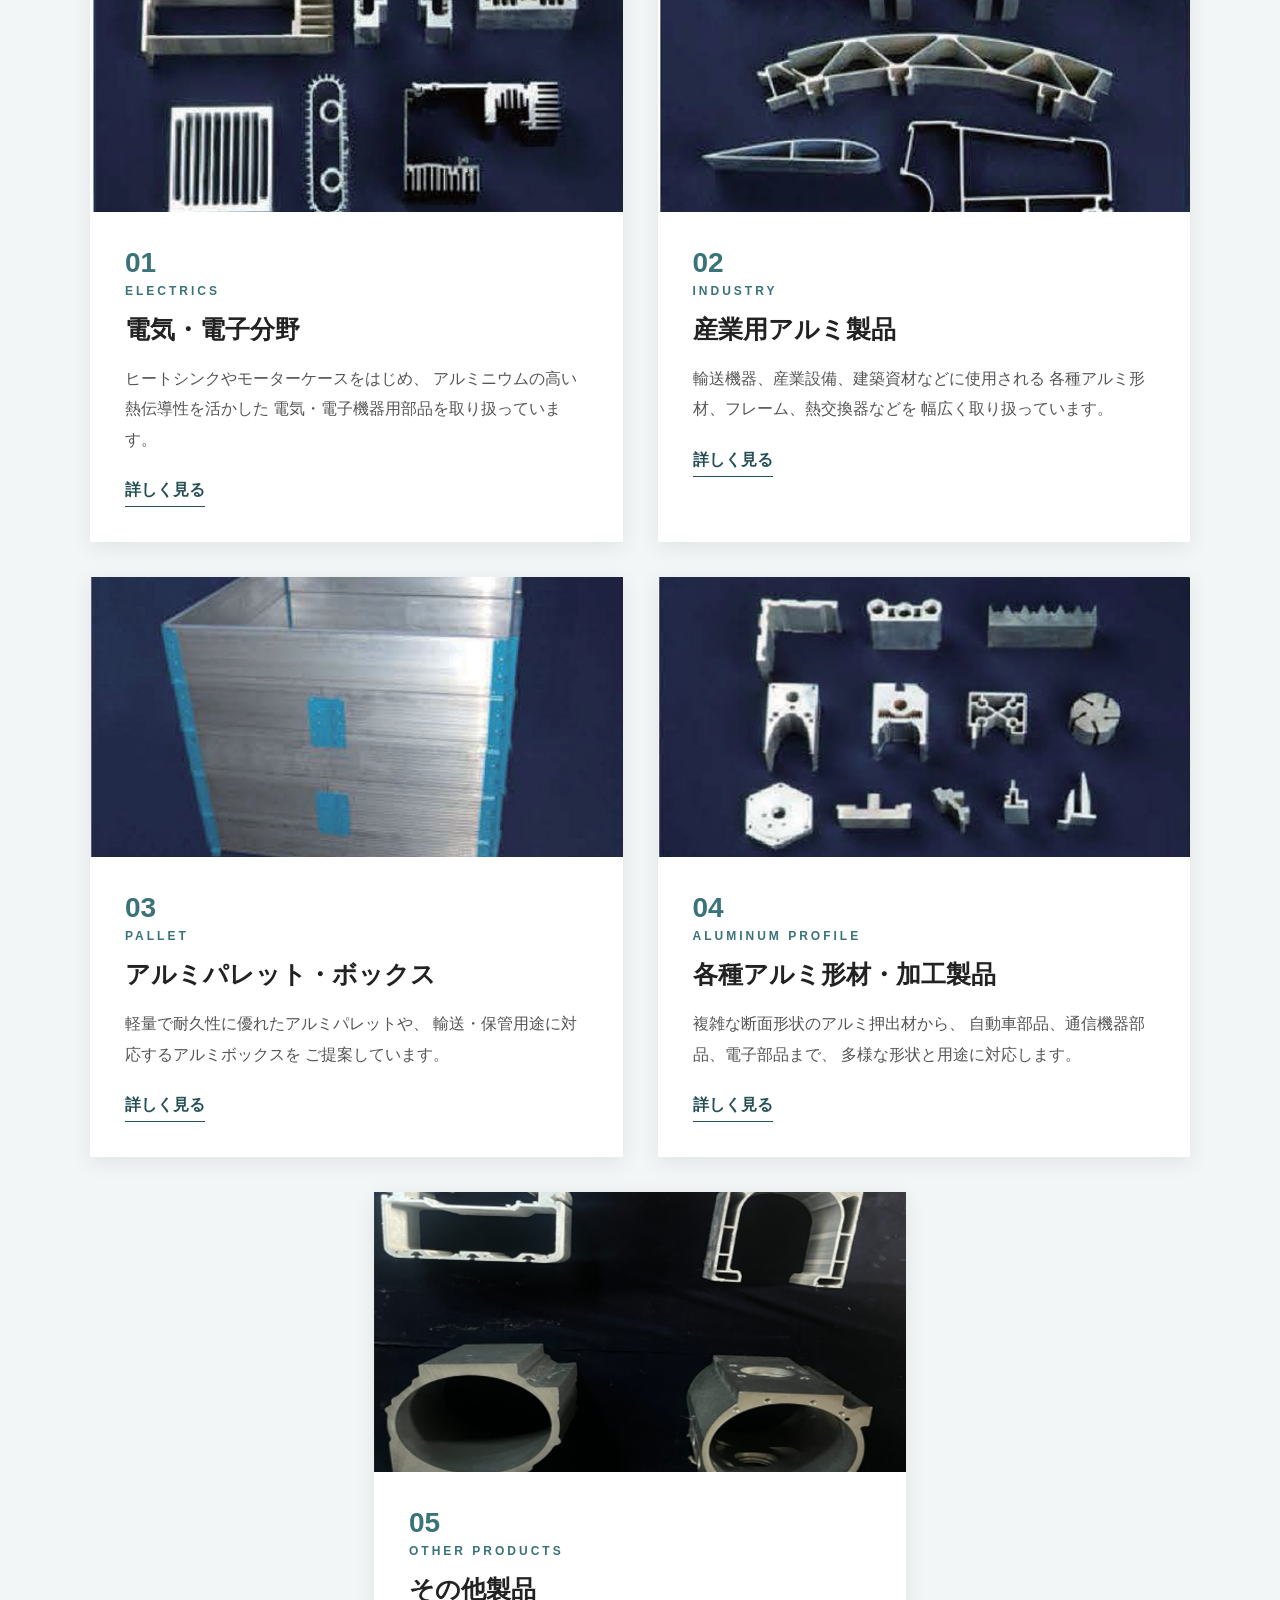
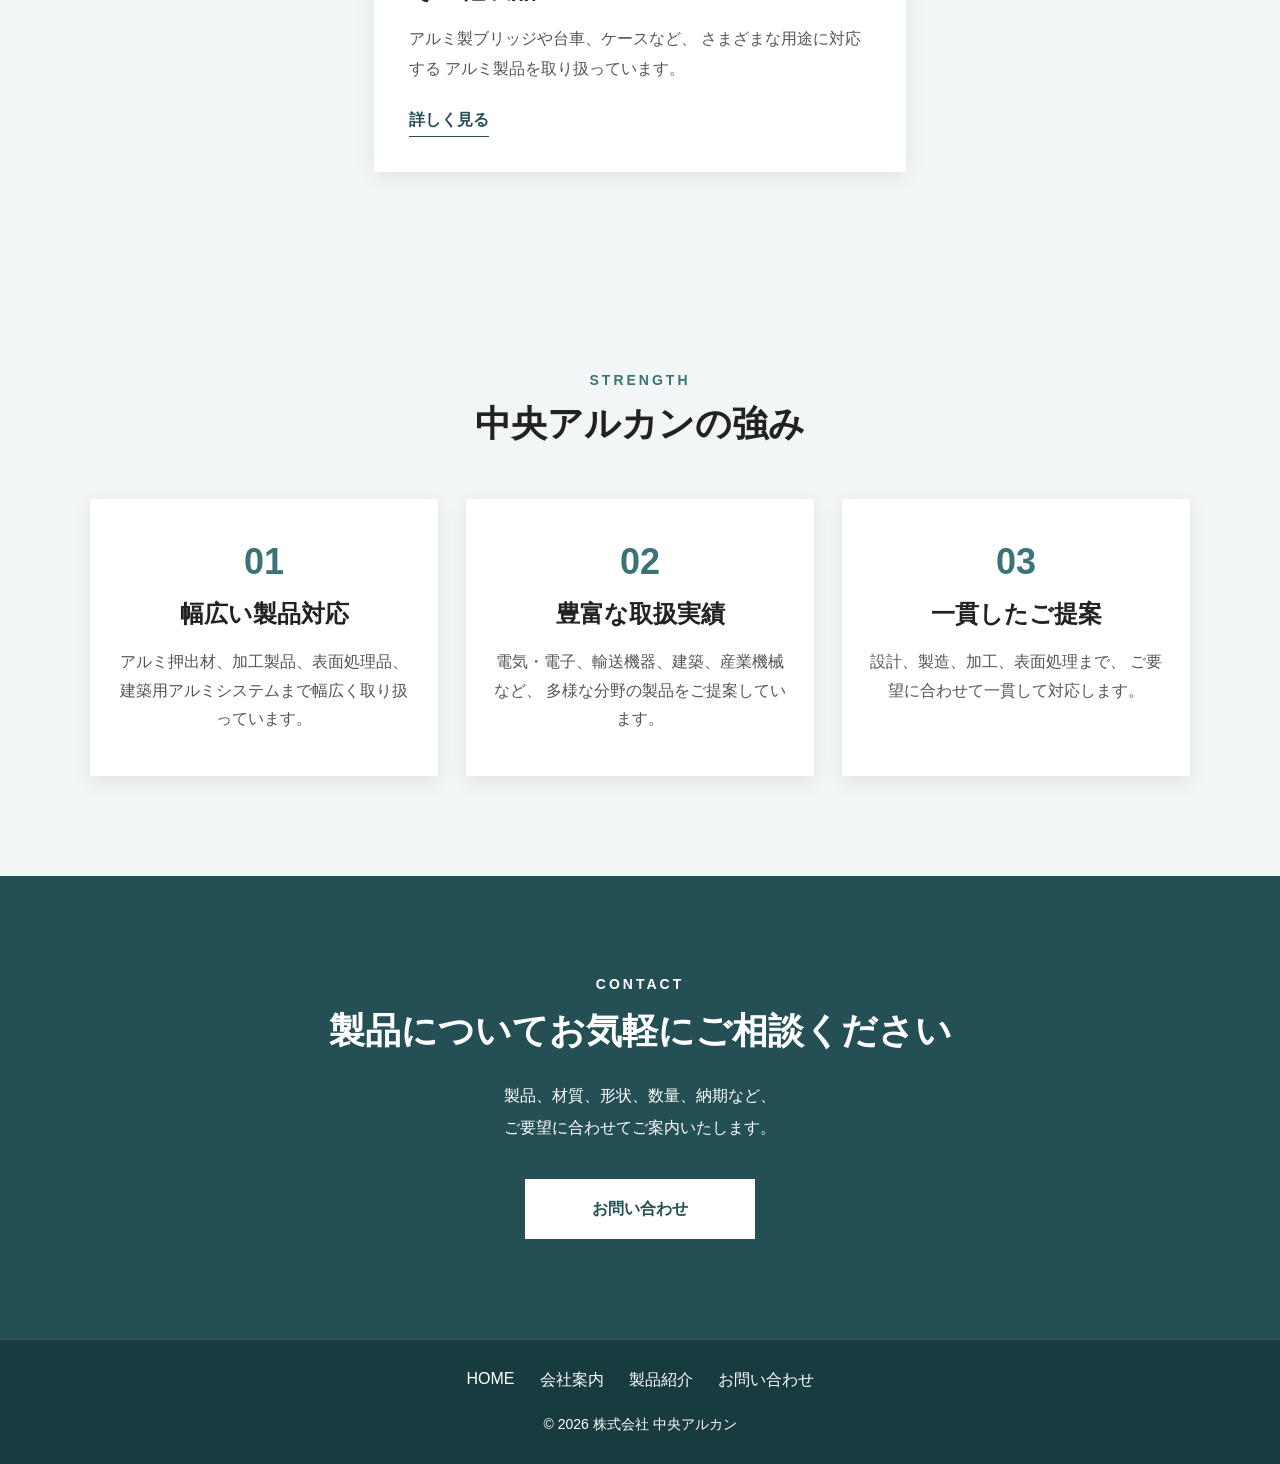
==== commit f63dc190: "0720編集" ====
--- a/index.html
+++ b/index.html
@@ -81,7 +81,7 @@
           <!-- 電気・電子 -->
           <article class="business-card">
             <div class="business-image">
-              <img src="images/electrics.jpg" alt="ヒートシンクやモーターケースなどの電気・電子用アルミ製品">
+              <img src="images/products/electrics/画像7.png" alt="ヒートシンクやモーターケースなどの電気・電子用アルミ製品">
             </div>
 
             <div class="business-content">
@@ -103,7 +103,7 @@
           <!-- 産業用製品 -->
           <article class="business-card">
             <div class="business-image">
-              <img src="images/industry.jpg" alt="輸送機器や産業設備向けのアルミ製品">
+              <img src="images/products/industry/画像13.png" alt="輸送機器や産業設備向けのアルミ製品">
             </div>
 
             <div class="business-content">
@@ -125,7 +125,7 @@
           <!-- パレット・ボックス -->
           <article class="business-card">
             <div class="business-image">
-              <img src="images/pallet.jpg" alt="アルミパレットとアルミボックス">
+              <img src="images/products/pallet/画像19.png" alt="アルミパレットとアルミボックス">
             </div>
 
             <div class="business-content">
@@ -147,7 +147,7 @@
           <!-- 各種アルミ形材 -->
           <article class="business-card">
             <div class="business-image">
-              <img src="images/profile.jpg" alt="さまざまな断面形状のアルミ形材">
+              <img src="images/products/profile/画像1.png" alt="さまざまな断面形状のアルミ形材">
             </div>
 
             <div class="business-content">
@@ -165,30 +165,33 @@
               <a href="products.html#profile">詳しく見る</a>
             </div>
           </article>
+
+          <!-- その他製品 -->
+          <article class="business-card">
+            <div class="business-image">
+              <img
+                src="images/products/etc/画像24.png"
+                alt="その他のアルミ製品"
+              >
+            </div>
+
+            <div class="business-content">
+              <p class="business-number">05</p>
+              <p class="business-en">OTHER PRODUCTS</p>
+
+              <h3>その他製品</h3>
+
+              <p>
+                アルミ製ブリッジや台車、ケースなど、
+                さまざまな用途に対応する
+                アルミ製品を取り扱っています。
+              </p>
+
+              <a href="products.html#etc">詳しく見る</a>
+            </div>
+          </article>
+          
         </div>
-
-        <!-- 建築システム -->
-        <article class="business-wide-card">
-          <div class="business-wide-image">
-            <img src="images/construction.jpg" alt="建築用アルミシステム">
-          </div>
-
-          <div class="business-wide-content">
-
-            <p class="business-number">05</p>
-            <p class="business-en">CONSTRUsCTION SYSTEM</p>
-
-            <h3>建築用アルミシステム</h3>
-
-            <p>
-              AL-Formシステムやカーテンウォールなど、
-              建築分野におけるアルミシステムを
-              設計・施工まで一貫してご提案します。
-            </p>
-
-            <a href="products.html#construction">詳しく見る</a>
-          </div>
-        </article>
       </div>
     </section>
 
--- a/css/home.css
+++ b/css/home.css
@@ -77,6 +77,13 @@
   gap: 35px;
 }
 
+.business-card:last-child {
+  width: 100%;
+  max-width: 532px;
+  grid-column: 1 / -1;
+  justify-self: center;
+}
+
 .business-card {
   overflow: hidden;
   background-color: #fff;
@@ -134,69 +141,6 @@
 
 .business-content a {
   display: inline-block;
-  padding-bottom: 5px;
-  color: #244f54;
-  font-weight: bold;
-  text-decoration: none;
-  border-bottom: 1px solid #244f54;
-}
-
-/* =========================
-  横長の取扱分野カード
-========================= */
-
-.business-wide-card {
-  display: grid;
-  grid-template-columns: 1.2fr 1fr;
-  margin-top: 35px;
-  overflow: hidden;
-  background-color: #fff;
-  box-shadow: 0 5px 20px rgba(0, 0, 0, 0.08);
-}
-
-.business-wide-image {
-  min-height: 360px;
-  overflow: hidden;
-}
-
-.business-wide-image img {
-  width: 100%;
-  height: 100%;
-  object-fit: cover;
-  transition: transform 0.4s;
-}
-
-.business-wide-card:hover .business-wide-image img {
-  transform: scale(1.04);
-}
-
-.business-wide-content {
-  display: flex;
-  padding: 45px;
-  flex-direction: column;
-  justify-content: center;
-}
-
-.business-wide-content h3 {
-  margin-bottom: 18px;
-  font-size: 28px;
-}
-
-.business-wide-content p {
-  font-size: 15px;
-}
-
-.business-wide-content > p:not(
-  .business-number,
-  .business-en
-) {
-  margin-bottom: 25px;
-  color: #555;
-  line-height: 1.9;
-}
-
-.business-wide-content a {
-  width: fit-content;
   padding-bottom: 5px;
   color: #244f54;
   font-weight: bold;
@@ -315,6 +259,10 @@
   .home-contact {
     padding: 70px 20px;
   }
+  .business-card:last-child {
+  max-width: none;
+  grid-column: auto;
+  } 
 
   .about h2,
   .strength h2,
@@ -335,24 +283,17 @@
   .business-content {
     padding: 28px 22px;
   }
-
-  .business-wide-card {
-    grid-template-columns: 1fr;
-  }
-
-  .business-wide-image {
-    min-height: 230px;
-  }
-
-  .business-wide-content {
-    padding: 28px 22px;
-  }
-
-  .business-wide-content h3 {
-    font-size: 22px;
-  }
-
-  .business-wide-content p {
-    font-size: 15px;
+  .main-visual {
+    min-height: 570px;
+    padding: 70px 20px;
+    background-position: center;
+  }
+
+  .main-visual h1 {
+    font-size: 40px;
+  }
+
+  .main-visual .hero-text {
+    font-size: 16px;
   }
 }
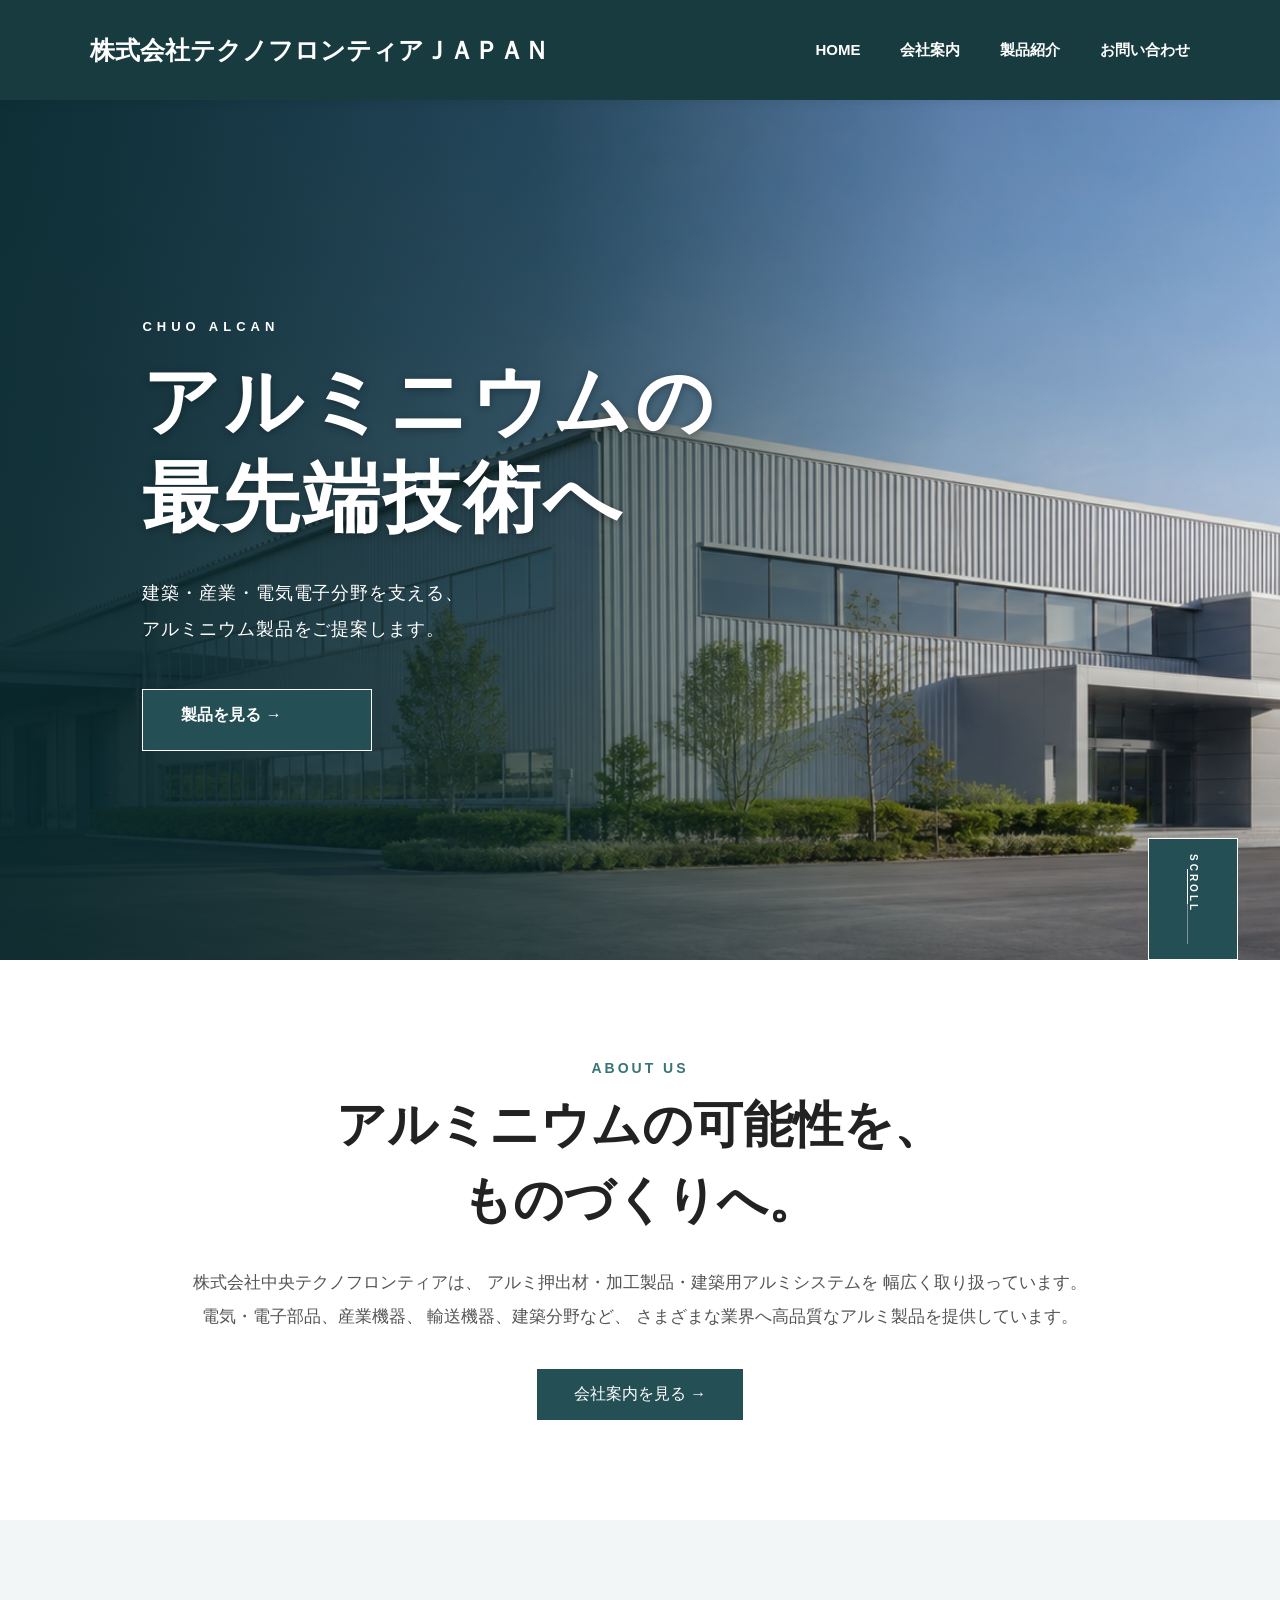
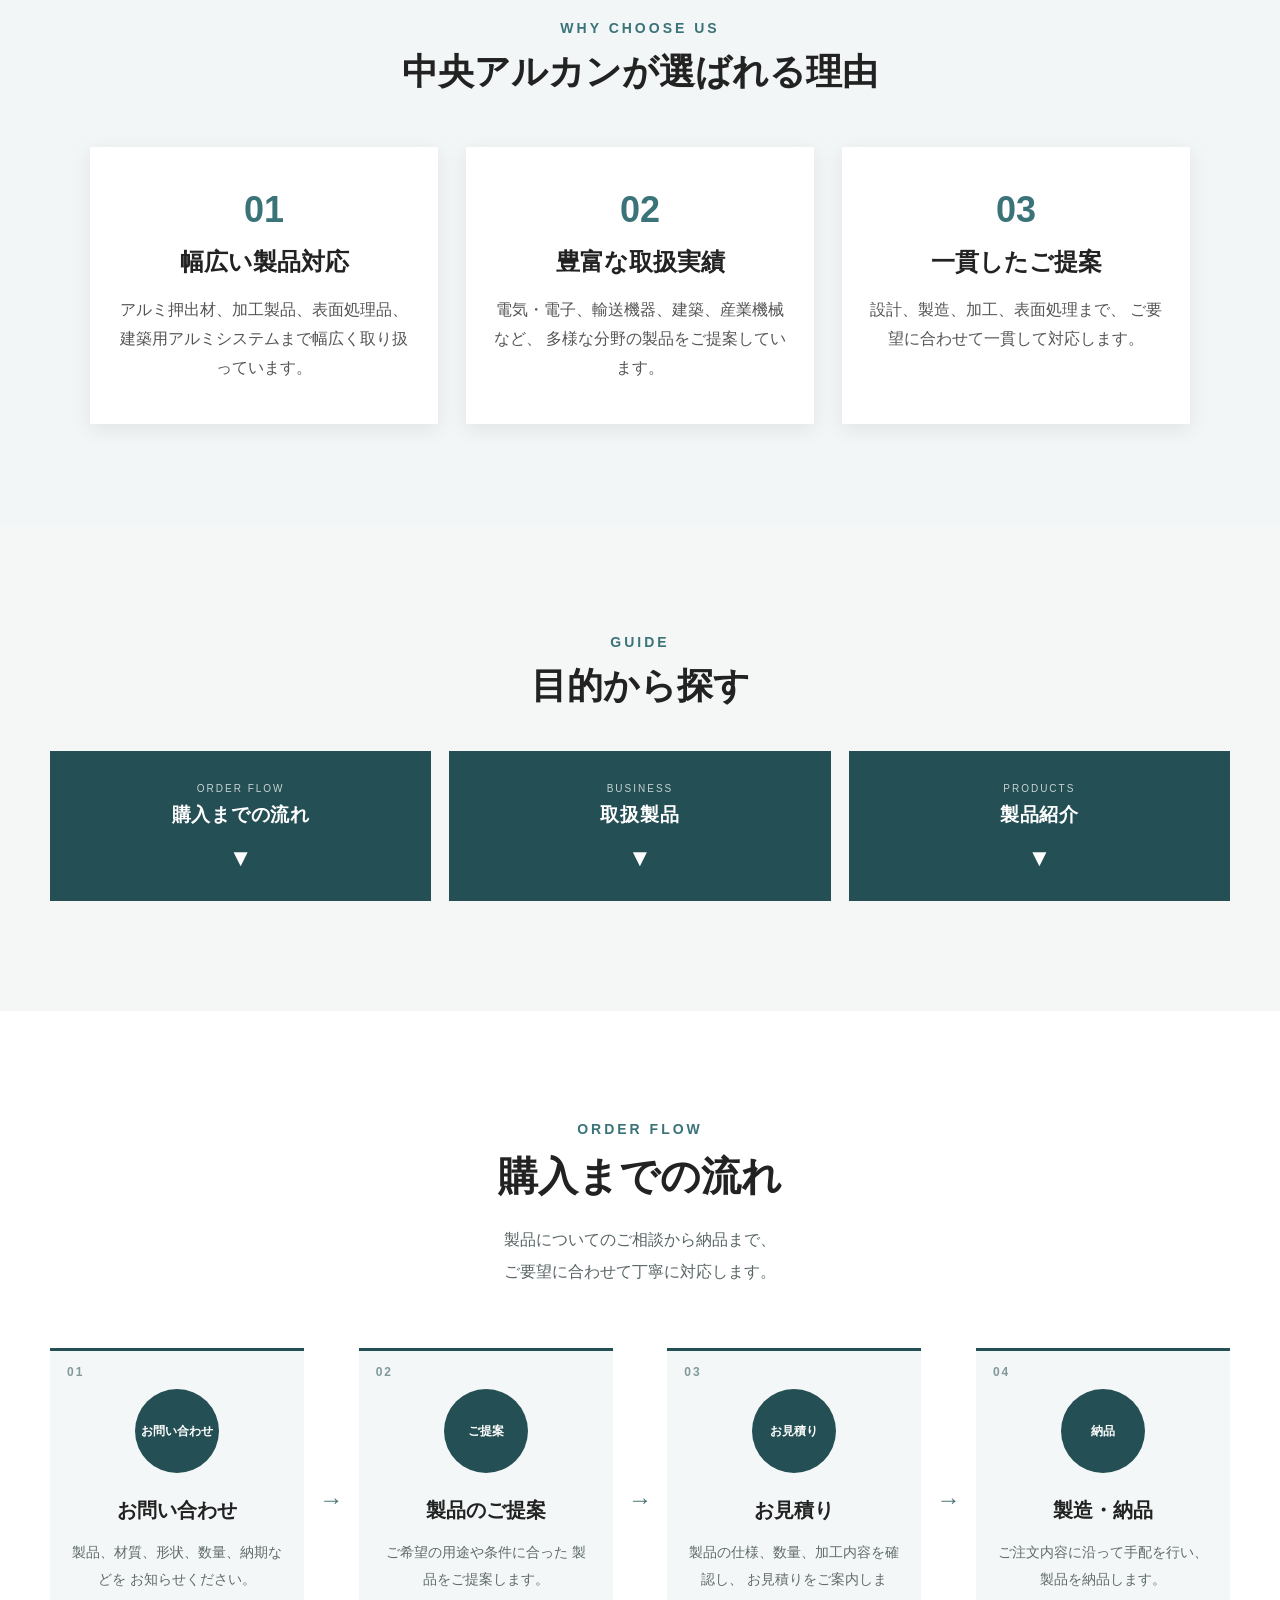
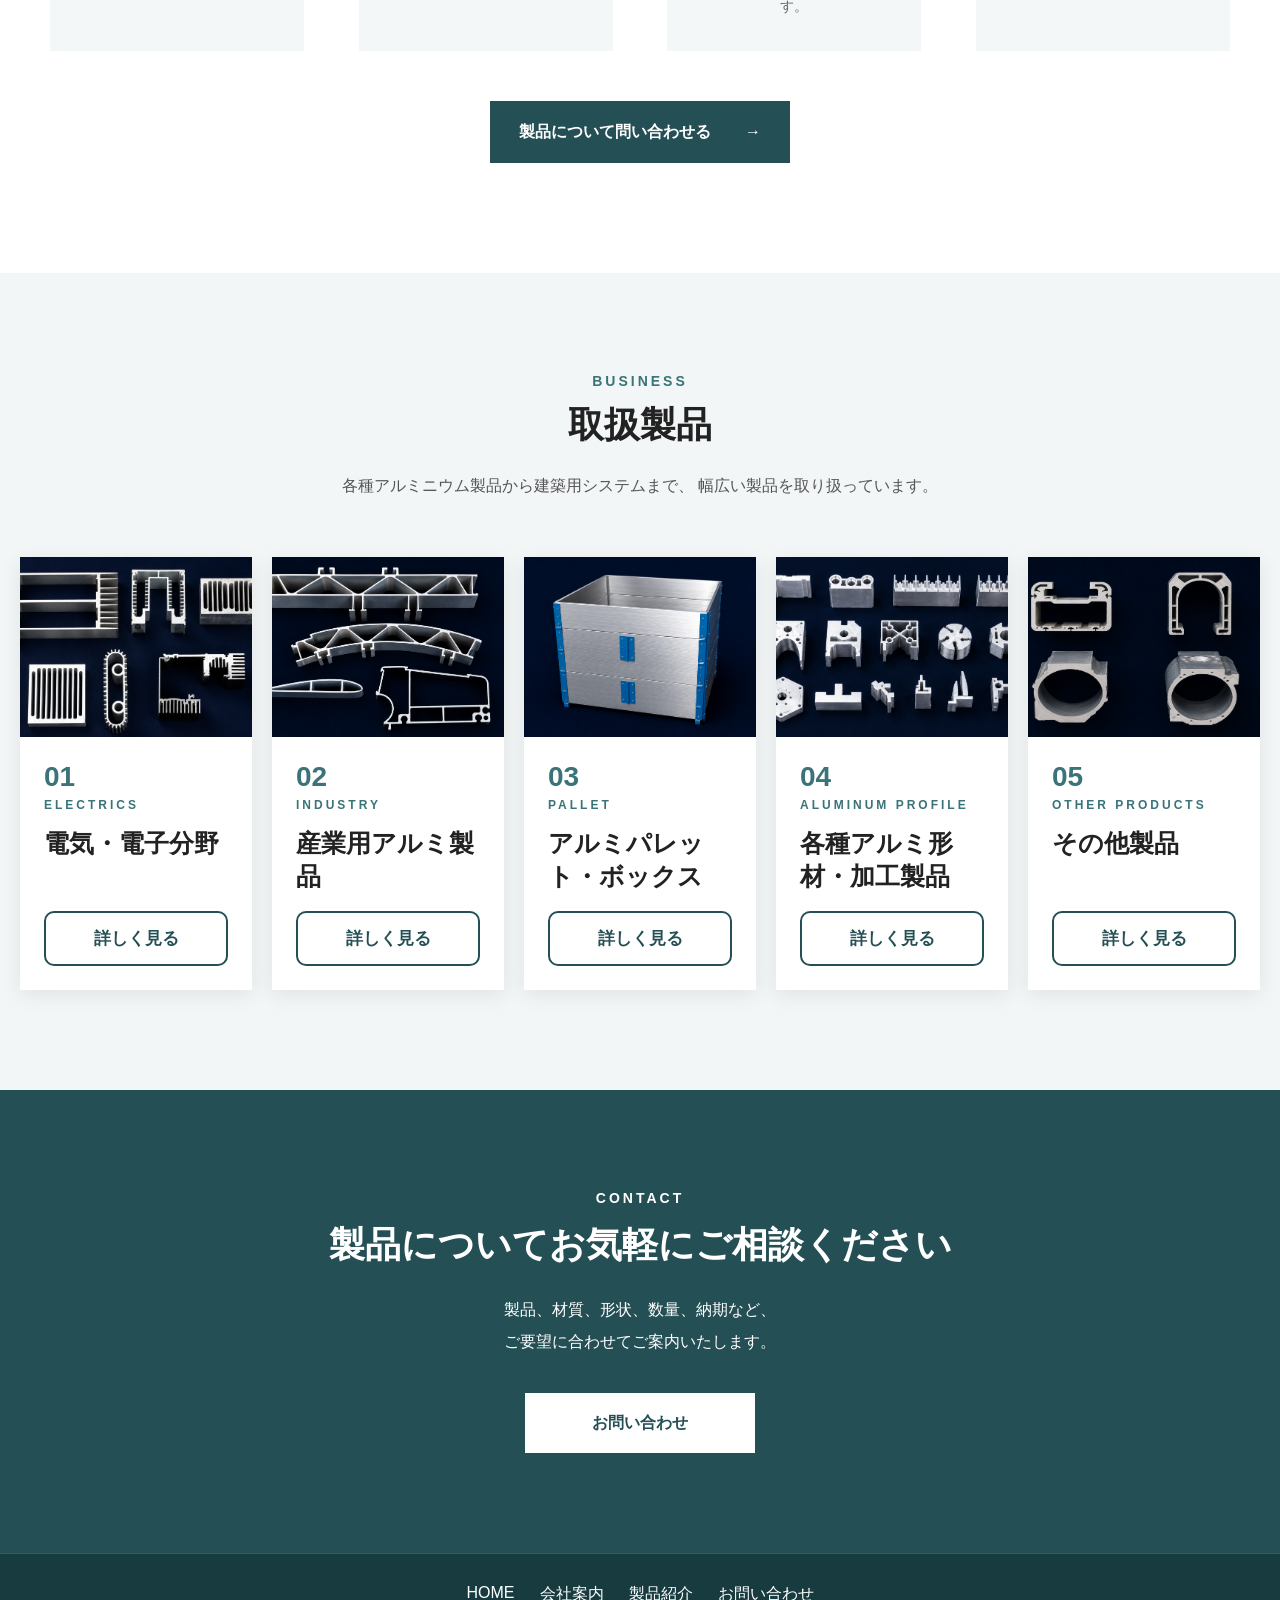
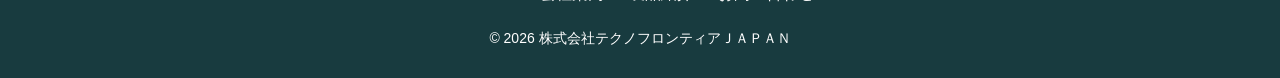
==== commit 46a6e338: "画像変更、他修正" ====
--- a/index.html
+++ b/index.html
@@ -4,7 +4,7 @@
   <meta charset="UTF-8">
   <meta name="viewport" content="width=device-width, initial-scale=1.0">
 
-  <title>株式会社 中央アルカン</title>
+  <title>株式会社テクノフロンティア</title>
 
   <link rel="stylesheet" href="css/style.css">
   <link rel="stylesheet" href="css/header.css">
@@ -18,28 +18,48 @@
 
   <main>
 
-    <!-- メインビジュアル -->
+    <!-- メインビジュアル -------------------------------------------->
     <section class="main-visual">
-      <div class="main-visual-text">
-
-        <p class="section-en">CHUO ALCAN</p>
-
-        <h1>
-          アルミニウムを、<br>
-          かたちに。
-        </h1>
-
-        <p class="hero-text">
-          建築・産業・電気電子分野を支える、<br>
-          アルミニウム製品をご提案します。
-        </p>
-
-        <a href="products.html">製品を見る</a>
-
-      </div>
-    </section>
-
-    <!-- 会社紹介 -->
+
+      <!-- 背景として表示する画像 -->
+      <div class="main-visual-image">
+        <img
+          src="images/工場外観.png"
+          alt="中央アルカンが取り扱うアルミニウム製品"
+        >
+      </div>
+
+      <!-- 画像を少し暗くするための重ね色 -->
+      <div class="main-visual-overlay"></div>
+      <div class="main-visual-inner">
+        <div class="main-visual-text">
+          <p class="section-en">CHUO ALCAN</p>
+
+          <h1>
+            アルミニウムの<br>
+            最先端技術へ
+          </h1>
+
+          <p class="hero-text">
+            建築・産業・電気電子分野を支える、<br>
+            アルミニウム製品をご提案します。
+          </p>
+
+          <a href="products.html" class="main-visual-button">
+            <span>製品を見る →</span>
+          </a>
+
+        </div>
+      </div>
+
+      <a href="#home-navigation" class="scroll-guide">
+        <span>SCROLL</span>
+        <span class="scroll-guide-line"></span>
+      </a>
+
+    </section>
+
+    <!-- 会社紹介 ---------------------------------------------------->
     <section class="about">
 
       <p class="section-label">ABOUT US</p>
@@ -49,7 +69,7 @@
         ものづくりへ。
       </h2>
 
-      <p>株式会社中央アルカンは、
+      <p>株式会社中央テクノフロンティアは、
         アルミ押出材・加工製品・建築用アルミシステムを
         幅広く取り扱っています。<br>
 
@@ -58,18 +78,229 @@
         さまざまな業界へ高品質なアルミ製品を提供しています。
       </p>
 
-      <a href="company.html">会社案内を見る</a>
+      <a href="company.html">会社案内を見る →</a>
+    </section>
+
+    <!-- 選ばれる理由 ------------------------------------------------>
+    <section class="strength" id="strength">
+
+      <p class="section-label">WHY CHOOSE US</p>
+
+      <h2>中央アルカンが選ばれる理由</h2>
+
+          <div class="strength-list">
+
+            <article class="strength-card" id="strength-products">
+              <span>01</span>
+
+              <h3>幅広い製品対応</h3>
+                <p>
+                  アルミ押出材、加工製品、表面処理品、
+                  建築用アルミシステムまで幅広く取り扱っています。
+                </p>
+            </article>
+
+            <article class="strength-card" id="strength-results">
+              <span>02</span>
+
+              <h3>豊富な取扱実績</h3>
+
+              <p>
+                電気・電子、輸送機器、建築、産業機械など、
+                多様な分野の製品をご提案しています。
+              </p>
+            </article>
+
+            <article class="strength-card" id="strength-support">
+              <span>03</span>
+
+              <h3>一貫したご提案</h3>
+
+              <p>
+                設計、製造、加工、表面処理まで、
+                ご要望に合わせて一貫して対応します。
+              </p>
+            </article>
+          </div>
+
+        </section>
+
+        <!-- トップページ案内 ---------------------------------------->
+        <section class="home-navigation" id="home-navigation">
+
+          <div class="home-navigation-inner">
+
+            <!-- 目的別メニュー -->
+            <div class="page-navigation">
+
+              <div class="page-navigation-heading">
+                <p class="section-label">GUIDE</p>
+                <h2>目的から探す</h2>
+              </div>
+
+              <div class="page-navigation-list">
+
+                <!-- 購入までの流れ -->
+                <a href="#order-flow" class="page-navigation-button">
+
+                  <div>
+                    <span class="page-navigation-en">ORDER FLOW</span>
+                    <strong>購入までの流れ</strong>
+                  </div>
+
+                  <span class="page-navigation-arrow">▼</span>
+
+                </a>
+
+            <!-- 取扱分野 -->
+            <a href="#business" class="page-navigation-button">
+
+              <div>
+                <span class="page-navigation-en">BUSINESS</span>
+                <strong>取扱製品</strong>
+              </div>
+
+              <span class="page-navigation-arrow">▼</span>
+
+            </a>
+
+            <!-- 製品紹介 -->
+            <a href="products.html" class="page-navigation-button">
+
+              <div>
+                <span class="page-navigation-en">PRODUCTS</span>
+                <strong>製品紹介</strong>
+              </div>
+
+              <span class="page-navigation-arrow">▼</span>
+
+            </a>
+
+          </div>
+
+        </div>
+
+      </div>
+
+    </section>
+    <!-- 購入までの流れ -->
+    <section class="order-flow" id="order-flow">
+
+      <div class="order-flow-inner">
+
+        <div class="order-flow-heading">
+
+          <p class="section-label">ORDER FLOW</p>
+
+          <h2>購入までの流れ</h2>
+
+          <p>
+            製品についてのご相談から納品まで、<br>
+            ご要望に合わせて丁寧に対応します。
+          </p>
+
+        </div>
+
+        <div class="order-flow-list">
+
+          <article class="order-flow-item">
+
+            <span class="order-flow-number">01</span>
+
+            <div class="order-flow-icon">
+              <span>お問い合わせ</span>
+            </div>
+
+            <h3>お問い合わせ</h3>
+
+            <p>
+              製品、材質、形状、数量、納期などを
+              お知らせください。
+            </p>
+
+          </article>
+
+          <span class="order-flow-arrow">→</span>
+
+          <article class="order-flow-item">
+
+            <span class="order-flow-number">02</span>
+
+            <div class="order-flow-icon">
+              <span>ご提案</span>
+            </div>
+
+            <h3>製品のご提案</h3>
+
+            <p>
+              ご希望の用途や条件に合った
+              製品をご提案します。
+            </p>
+
+          </article>
+
+          <span class="order-flow-arrow">→</span>
+
+          <article class="order-flow-item">
+
+            <span class="order-flow-number">03</span>
+
+            <div class="order-flow-icon">
+              <span>お見積り</span>
+            </div>
+
+            <h3>お見積り</h3>
+
+            <p>
+              製品の仕様、数量、加工内容を確認し、
+              お見積りをご案内します。
+            </p>
+
+          </article>
+
+          <span class="order-flow-arrow">→</span>
+
+          <article class="order-flow-item">
+
+            <span class="order-flow-number">04</span>
+
+            <div class="order-flow-icon">
+              <span>納品</span>
+            </div>
+
+            <h3>製造・納品</h3>
+
+            <p>
+              ご注文内容に沿って手配を行い、
+              製品を納品します。
+            </p>
+
+          </article>
+
+        </div>
+
+        <div class="order-flow-button-area">
+
+          <a href="contact.html" class="order-flow-button">
+            <span>製品について問い合わせる</span>
+            <span>→</span>
+          </a>
+
+        </div>
+
+      </div>
+
     </section>
 
     <!-- 取扱分野 -->
-    <section class="business">
+    <section class="business" id="business">
 
       <div class="business-inner">
 
         <div class="business-heading">
           <p class="section-label">BUSINESS</p>
 
-          <h2>取扱分野</h2>
+          <h2>取扱製品</h2>
           <p>
             各種アルミニウム製品から建築用システムまで、
             幅広い製品を取り扱っています。
@@ -90,12 +321,6 @@
 
               <h3>電気・電子分野</h3>
 
-              <p>
-                ヒートシンクやモーターケースをはじめ、
-                アルミニウムの高い熱伝導性を活かした
-                電気・電子機器用部品を取り扱っています。
-              </p>
-
               <a href="products.html#electrics">詳しく見る</a>
             </div>
           </article>
@@ -112,12 +337,6 @@
 
               <h3>産業用アルミ製品</h3>
 
-              <p>
-                輸送機器、産業設備、建築資材などに使用される
-                各種アルミ形材、フレーム、熱交換器などを
-                幅広く取り扱っています。
-              </p>
-
               <a href="products.html#industry">詳しく見る</a>
             </div>
           </article>
@@ -134,12 +353,6 @@
 
               <h3>アルミパレット・ボックス</h3>
 
-              <p>
-                軽量で耐久性に優れたアルミパレットや、
-                輸送・保管用途に対応するアルミボックスを
-                ご提案しています。
-              </p>
-
               <a href="products.html#pallet">詳しく見る</a>
             </div>
           </article>
@@ -155,12 +368,6 @@
               <p class="business-en">ALUMINUM PROFILE</p>
 
               <h3>各種アルミ形材・加工製品</h3>
-
-              <p>
-                複雑な断面形状のアルミ押出材から、
-                自動車部品、通信機器部品、電子部品まで、
-                多様な形状と用途に対応します。
-              </p>
 
               <a href="products.html#profile">詳しく見る</a>
             </div>
@@ -181,12 +388,6 @@
 
               <h3>その他製品</h3>
 
-              <p>
-                アルミ製ブリッジや台車、ケースなど、
-                さまざまな用途に対応する
-                アルミ製品を取り扱っています。
-              </p>
-
               <a href="products.html#etc">詳しく見る</a>
             </div>
           </article>
@@ -195,49 +396,7 @@
       </div>
     </section>
 
-    <!-- 強み -->
-    <section class="strength">
-
-      <p class="section-label">STRENGTH</p>
-
-      <h2>中央アルカンの強み</h2>
-
-      <div class="strength-list">
-
-        <article class="strength-card">
-          <span>01</span>
-
-          <h3>幅広い製品対応</h3>
-            <p>
-              アルミ押出材、加工製品、表面処理品、
-              建築用アルミシステムまで幅広く取り扱っています。
-            </p>
-        </article>
-
-        <article class="strength-card">
-          <span>02</span>
-
-          <h3>豊富な取扱実績</h3>
-
-          <p>
-            電気・電子、輸送機器、建築、産業機械など、
-            多様な分野の製品をご提案しています。
-          </p>
-        </article>
-
-        <article class="strength-card">
-          <span>03</span>
-
-          <h3>一貫したご提案</h3>
-
-          <p>
-            設計、製造、加工、表面処理まで、
-            ご要望に合わせて一貫して対応します。
-          </p>
-        </article>
-      </div>
-
-    </section>
+   
 
     <!-- お問い合わせ誘導 -->
     <section class="home-contact">
--- a/css/home.css
+++ b/css/home.css
@@ -1,3 +1,520 @@
+/* =========================
+  共通設定
+========================= */
+
+html {
+  scroll-behavior: smooth;
+}
+
+/* ヘッダーに隠れないようにする */
+#home-navigation,
+#order-flow,
+#business,
+#strength-products,
+#strength-results,
+#strength-support {
+  scroll-margin-top: 110px;
+}
+
+
+/* =========================
+  メインビジュアル
+========================= */
+
+.main-visual {
+  position: relative;
+  min-height: 720px;
+  overflow: hidden;
+  color: #fff;
+}
+
+/* メイン画像 */
+.main-visual-image {
+  position: absolute;
+  inset: 0;
+  z-index: 1;
+}
+
+.main-visual-image img {
+  width: 100%;
+  height: 100%;
+  object-fit: cover;
+  object-position: center;
+}
+
+/* 画像の上に重ねる暗い色 */
+.main-visual-overlay {
+  position: absolute;
+  inset: 0;
+  z-index: 2;
+  background:
+    linear-gradient(
+      90deg,
+      rgba(10, 42, 45, 0.88) 0%,
+      rgba(10, 42, 45, 0.62) 42%,
+      rgba(10, 42, 45, 0.15) 75%,
+      rgba(10, 42, 45, 0.08) 100%
+    );
+}
+
+.main-visual-inner {
+  position: relative;
+  z-index: 3;
+  display: flex;
+  width: 100%;
+  max-width: 1200px;
+  min-height: 720px;
+  padding: 100px 40px 70px;
+  margin: 0 auto;
+  align-items: center;
+}
+
+.main-visual-text {
+  max-width: 650px;
+}
+
+.main-visual .section-en {
+  margin-bottom: 20px;
+  color: #fff;
+  font-size: 13px;
+  font-weight: 600;
+  letter-spacing: 5px;
+}
+
+.main-visual h1 {
+  margin-bottom: 30px;
+  font-size: clamp(48px, 6vw, 78px);
+  font-weight: 600;
+  line-height: 1.25;
+  letter-spacing: 0.04em;
+}
+
+.main-visual .hero-text {
+  margin-bottom: 42px;
+  font-size: 18px;
+  line-height: 2;
+  letter-spacing: 0.05em;
+}
+
+.main-visual-button {
+  display: inline-flex;
+  min-width: 230px;
+  min-height: 62px;
+  padding: 0 28px;
+  color: #244f54;
+  font-weight: bold;
+  text-decoration: none;
+  background-color: #fff;
+  border: 1px solid #fff;
+  align-items: center;
+  justify-content: space-between;
+  transition:
+    color 0.3s,
+    background-color 0.3s,
+    transform 0.3s;
+}
+
+.main-visual-button:hover {
+  color: #fff;
+  background-color: transparent;
+  transform: translateY(-3px);
+}
+
+/* SCROLL */
+.scroll-guide {
+  position: absolute;
+  right: 42px;
+  bottom: 0;
+  z-index: 4;
+  display: flex;
+  color: #fff;
+  font-size: 10px;
+  letter-spacing: 3px;
+  text-decoration: none;
+  writing-mode: vertical-rl;
+  align-items: center;
+}
+
+.scroll-guide-line {
+  display: block;
+  width: 1px;
+  height: 75px;
+  margin-top: 15px;
+  overflow: hidden;
+  background-color: rgba(255, 255, 255, 0.4);
+}
+
+.scroll-guide-line::after {
+  display: block;
+  width: 1px;
+  height: 35px;
+  content: "";
+  background-color: #fff;
+  animation: scrollLine 2s ease-in-out infinite;
+}
+
+@keyframes scrollLine {
+  0% {
+    transform: translateY(-40px);
+  }
+
+  100% {
+    transform: translateY(80px);
+  }
+}
+
+
+/* =========================
+  選ばれる理由・目的から探す
+========================= */
+
+.home-navigation {
+  padding: 110px 20px;
+  background-color: #f5f7f7;
+}
+
+.home-navigation-inner {
+  width: 100%;
+  max-width: 1180px;
+  margin: 0 auto;
+}
+
+
+/* =========================
+  選ばれる理由
+========================= */
+
+.reason-navigation {
+  margin-bottom: 100px;
+}
+
+.reason-navigation-heading {
+  margin-bottom: 55px;
+  text-align: center;
+}
+
+.reason-navigation-heading h2 {
+  margin-bottom: 20px;
+  font-size: 40px;
+  letter-spacing: 0.04em;
+}
+
+.reason-navigation-heading > p:last-child {
+  color: #5a6667;
+  font-size: 16px;
+  line-height: 2;
+}
+
+.reason-navigation-list {
+  display: grid;
+  grid-template-columns: repeat(3, 1fr);
+  gap: 25px;
+}
+
+.reason-navigation-item {
+  position: relative;
+  display: flex;
+  min-height: 330px;
+  padding: 38px 30px 30px;
+  overflow: hidden;
+  color: #222;
+  text-align: center;
+  text-decoration: none;
+  background-color: #fff;
+  border: 1px solid #e1e7e7;
+  flex-direction: column;
+  align-items: center;
+  transition:
+    transform 0.35s,
+    box-shadow 0.35s,
+    border-color 0.35s;
+}
+
+.reason-navigation-item::before {
+  position: absolute;
+  top: 0;
+  left: 0;
+  width: 100%;
+  height: 4px;
+  content: "";
+  background-color: #244f54;
+  transform: scaleX(0);
+  transform-origin: left;
+  transition: transform 0.35s;
+}
+
+.reason-navigation-item:hover {
+  border-color: transparent;
+  box-shadow: 0 18px 45px rgba(26, 65, 68, 0.13);
+  transform: translateY(-8px);
+}
+
+.reason-navigation-item:hover::before {
+  transform: scaleX(1);
+}
+
+.reason-navigation-number {
+  position: absolute;
+  top: 18px;
+  left: 20px;
+  color: #99adaf;
+  font-size: 12px;
+  font-weight: bold;
+  letter-spacing: 2px;
+}
+
+.reason-navigation-icon {
+  display: flex;
+  width: 78px;
+  height: 78px;
+  margin-bottom: 25px;
+  color: #fff;
+  background-color: #244f54;
+  border-radius: 50%;
+  align-items: center;
+  justify-content: center;
+}
+
+.reason-navigation-icon span {
+  font-size: 20px;
+  transform: rotate(45deg);
+}
+
+.reason-navigation-item h3 {
+  margin-bottom: 16px;
+  font-size: 22px;
+}
+
+.reason-navigation-item p {
+  margin-bottom: 24px;
+  color: #667071;
+  font-size: 14px;
+  line-height: 1.9;
+}
+
+.reason-navigation-arrow {
+  display: flex;
+  width: 38px;
+  height: 38px;
+  margin-top: auto;
+  color: #244f54;
+  border: 1px solid #244f54;
+  border-radius: 50%;
+  align-items: center;
+  justify-content: center;
+  transition:
+    color 0.3s,
+    background-color 0.3s,
+    transform 0.3s;
+}
+
+.reason-navigation-item:hover .reason-navigation-arrow {
+  color: #fff;
+  background-color: #244f54;
+  transform: translateY(4px);
+}
+
+
+/* =========================
+  目的から探す
+========================= */
+
+.page-navigation-heading {
+  margin-bottom: 40px;
+  text-align: center;
+}
+
+.page-navigation-heading h2 {
+  font-size: 36px;
+}
+
+.page-navigation-list {
+  display: grid;
+  grid-template-columns: repeat(3, 1fr);
+  gap: 18px;
+}
+
+.page-navigation-button {
+  display: flex;
+  min-height: 150px;
+  padding: 28px 24px;
+  color: #fff;
+  text-align: center;
+  text-decoration: none;
+  background-color: #244f54;
+  border: 1px solid #244f54;
+  flex-direction: column;
+  align-items: center;
+  justify-content: center;
+  transition:
+    color 0.3s,
+    background-color 0.3s,
+    transform 0.3s,
+    box-shadow 0.3s;
+}
+
+.page-navigation-button:hover {
+  color: #244f54;
+  background-color: #fff;
+  box-shadow: 0 12px 30px rgba(24, 68, 71, 0.13);
+  transform: translateY(-5px);
+}
+
+.page-navigation-button div {
+  display: flex;
+  flex-direction: column;
+  align-items: center;
+}
+
+.page-navigation-arrow {
+  display: block;
+  margin-top: 18px;
+  font-size: 34px;
+  font-weight: 300;
+  line-height: 1;
+  transition: transform 0.3s;
+}
+.page-navigation-en {
+  margin-bottom: 8px;
+  font-size: 10px;
+  letter-spacing: 2px;
+  opacity: 0.75;
+}
+
+.page-navigation-button strong {
+  font-size: 19px;
+  letter-spacing: 0.04em;
+}
+
+.page-navigation-arrow {
+  font-size: 24px;
+  transition: transform 0.3s;
+}
+
+.page-navigation-button:hover .page-navigation-arrow {
+  transform: translateY(7px);
+}
+
+
+/* =========================
+  購入までの流れ
+========================= */
+
+.order-flow {
+  padding: 110px 20px;
+  background-color: #fff;
+}
+
+.order-flow-inner {
+  width: 100%;
+  max-width: 1180px;
+  margin: 0 auto;
+}
+
+.order-flow-heading {
+  margin-bottom: 60px;
+  text-align: center;
+}
+
+.order-flow-heading h2 {
+  margin-bottom: 20px;
+  font-size: 40px;
+}
+
+.order-flow-heading > p:last-child {
+  color: #596566;
+  line-height: 2;
+}
+
+.order-flow-list {
+  display: flex;
+  align-items: stretch;
+  justify-content: center;
+}
+
+.order-flow-item {
+  position: relative;
+  width: 23%;
+  padding: 38px 22px 32px;
+  text-align: center;
+  background-color: #f4f7f7;
+  border-top: 3px solid #244f54;
+}
+
+.order-flow-number {
+  position: absolute;
+  top: 14px;
+  left: 17px;
+  color: #81999b;
+  font-size: 12px;
+  font-weight: bold;
+  letter-spacing: 2px;
+}
+
+.order-flow-icon {
+  display: flex;
+  width: 84px;
+  height: 84px;
+  margin: 0 auto 24px;
+  color: #fff;
+  font-size: 12px;
+  font-weight: bold;
+  background-color: #244f54;
+  border-radius: 50%;
+  align-items: center;
+  justify-content: center;
+}
+
+.order-flow-item h3 {
+  margin-bottom: 15px;
+  font-size: 20px;
+}
+
+.order-flow-item p {
+  margin-bottom: 0;
+  color: #606b6c;
+  font-size: 14px;
+  line-height: 1.9;
+}
+
+.order-flow-arrow {
+  display: flex;
+  width: 5%;
+  color: #4f777a;
+  font-size: 24px;
+  align-items: center;
+  justify-content: center;
+}
+
+.order-flow-button-area {
+  margin-top: 50px;
+  text-align: center;
+}
+
+.order-flow-button {
+  display: inline-flex;
+  min-width: 300px;
+  min-height: 62px;
+  padding: 0 28px;
+  color: #fff;
+  font-weight: bold;
+  text-decoration: none;
+  background-color: #244f54;
+  border: 1px solid #244f54;
+  align-items: center;
+  justify-content: space-between;
+  transition:
+    color 0.3s,
+    background-color 0.3s,
+    transform 0.3s;
+}
+
+.order-flow-button:hover {
+  color: #244f54;
+  background-color: #fff;
+  transform: translateY(-3px);
+}
+
 /* =========================
   ABOUT
 ========================= */
@@ -11,7 +528,7 @@
 
 .about h2 {
   margin-bottom: 28px;
-  font-size: 36px;
+  font-size: 50px;
   line-height: 1.5;
 }
 
@@ -50,7 +567,7 @@
 
 .business-inner {
   width: 100%;
-  max-width: 1100px;
+  max-width: 1800px;
   margin: 0 auto;
 }
 
@@ -71,27 +588,22 @@
   line-height: 2;
 }
 
-.business-list {
-  display: grid;
-  grid-template-columns: repeat(2, 1fr);
-  gap: 35px;
-}
-
-.business-card:last-child {
-  width: 100%;
-  max-width: 532px;
-  grid-column: 1 / -1;
-  justify-self: center;
+.business-list{
+    display:grid;
+    grid-template-columns:repeat(5,1fr);
+    gap:20px;
 }
 
 .business-card {
+  display: flex;
+  flex-direction: column;
   overflow: hidden;
-  background-color: #fff;
-  box-shadow: 0 5px 20px rgba(0, 0, 0, 0.08);
+  background: #fff;
+  box-shadow: 0 5px 20px rgba(0,0,0,.08);
 }
 
 .business-image {
-  height: 280px;
+  height: 180px;
   overflow: hidden;
 }
 
@@ -107,7 +619,10 @@
 }
 
 .business-content {
-  padding: 35px;
+  display: flex;
+  flex: 1;
+  padding: 24px;
+  flex-direction: column;
 }
 
 .business-number {
@@ -140,12 +655,23 @@
 }
 
 .business-content a {
-  display: inline-block;
-  padding-bottom: 5px;
+  display: block;
+  width: 100%;
+  margin-top: auto;
+  padding: 14px 20px;
   color: #244f54;
-  font-weight: bold;
+  font-size: 17px;
+  font-weight: 700;
+  text-align: center;
   text-decoration: none;
-  border-bottom: 1px solid #244f54;
+  border: 2px solid #244f54;
+  border-radius: 10px;
+  transition: all 0.3s;
+}
+
+.business-content a:hover {
+  color: #fff;
+  background: #244f54;
 }
 
 /* =========================
@@ -259,10 +785,6 @@
   .home-contact {
     padding: 70px 20px;
   }
-  .business-card:last-child {
-  max-width: none;
-  grid-column: auto;
-  } 
 
   .about h2,
   .strength h2,
@@ -283,17 +805,113 @@
   .business-content {
     padding: 28px 22px;
   }
+
+    /* メインビジュアル */
   .main-visual {
-    min-height: 570px;
-    padding: 70px 20px;
-    background-position: center;
+    min-height: 630px;
+  }
+
+  .main-visual-inner {
+    min-height: 630px;
+    padding: 100px 24px 60px;
+  }
+
+  .main-visual-overlay {
+    background:
+      linear-gradient(
+        90deg,
+        rgba(10, 42, 45, 0.88) 0%,
+        rgba(10, 42, 45, 0.66) 70%,
+        rgba(10, 42, 45, 0.45) 100%
+      );
   }
 
   .main-visual h1 {
-    font-size: 40px;
+    font-size: 43px;
   }
 
   .main-visual .hero-text {
-    font-size: 16px;
-  }
-}+    font-size: 15px;
+    line-height: 1.9;
+  }
+
+  .main-visual-button {
+    min-width: 200px;
+    min-height: 56px;
+  }
+
+  .scroll-guide {
+    right: 18px;
+  }
+
+  /* 選ばれる理由 */
+  .home-navigation {
+    padding: 75px 20px;
+  }
+
+  .reason-navigation {
+    margin-bottom: 75px;
+  }
+
+  .reason-navigation-heading {
+    margin-bottom: 38px;
+  }
+
+  .reason-navigation-heading h2 {
+    font-size: 30px;
+  }
+
+  .reason-navigation-list {
+    grid-template-columns: 1fr;
+  }
+
+  .reason-navigation-item {
+    min-height: 290px;
+  }
+
+  /* 目的から探す */
+  .page-navigation-heading h2 {
+    font-size: 28px;
+  }
+
+  .page-navigation-list {
+    grid-template-columns: 1fr;
+  }
+
+  .page-navigation-button {
+    min-height: 100px;
+  }
+
+  /* 購入までの流れ */
+  .order-flow {
+    padding: 75px 20px;
+  }
+
+  .order-flow-heading {
+    margin-bottom: 40px;
+  }
+
+  .order-flow-heading h2 {
+    font-size: 30px;
+  }
+
+  .order-flow-list {
+    flex-direction: column;
+  }
+
+  .order-flow-item {
+    width: 100%;
+  }
+
+  .order-flow-arrow {
+    width: 100%;
+    height: 45px;
+    transform: rotate(90deg);
+  }
+
+  .order-flow-button {
+    width: 100%;
+    min-width: 0;
+  }
+}
+
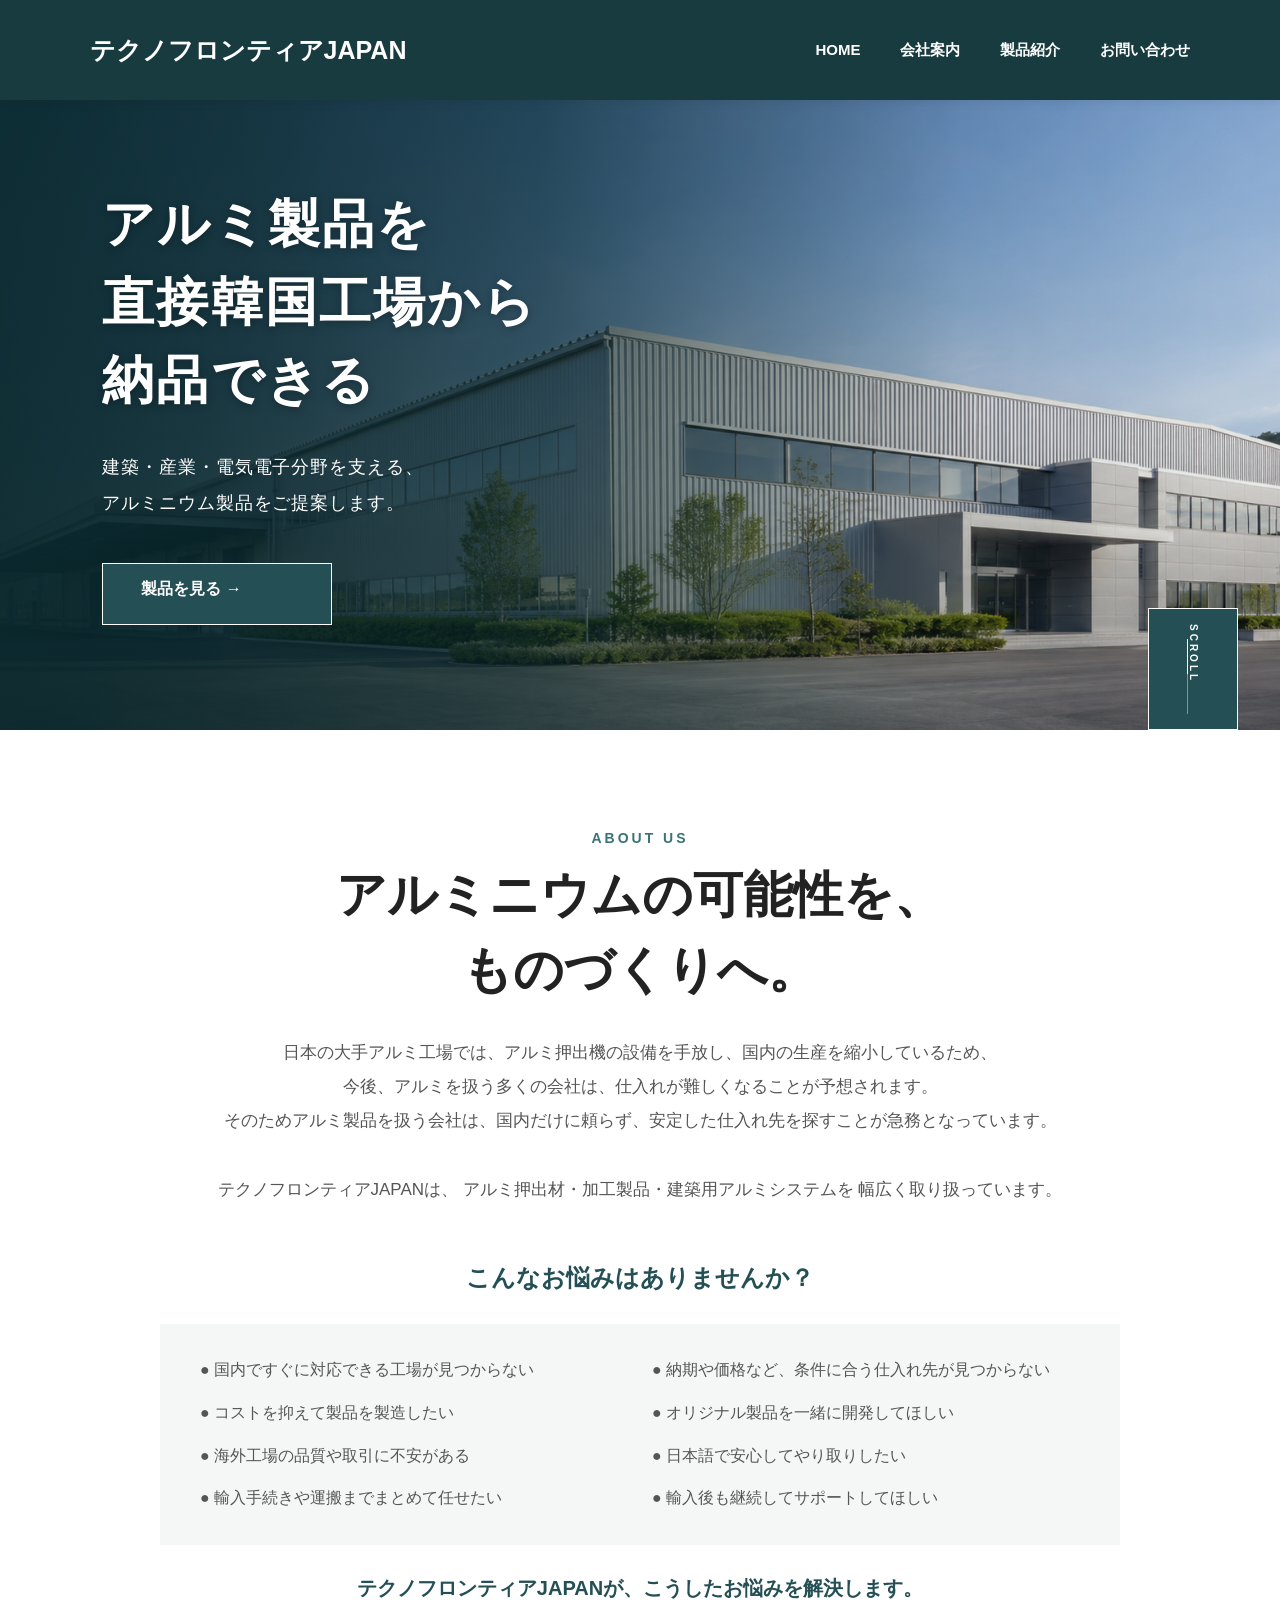
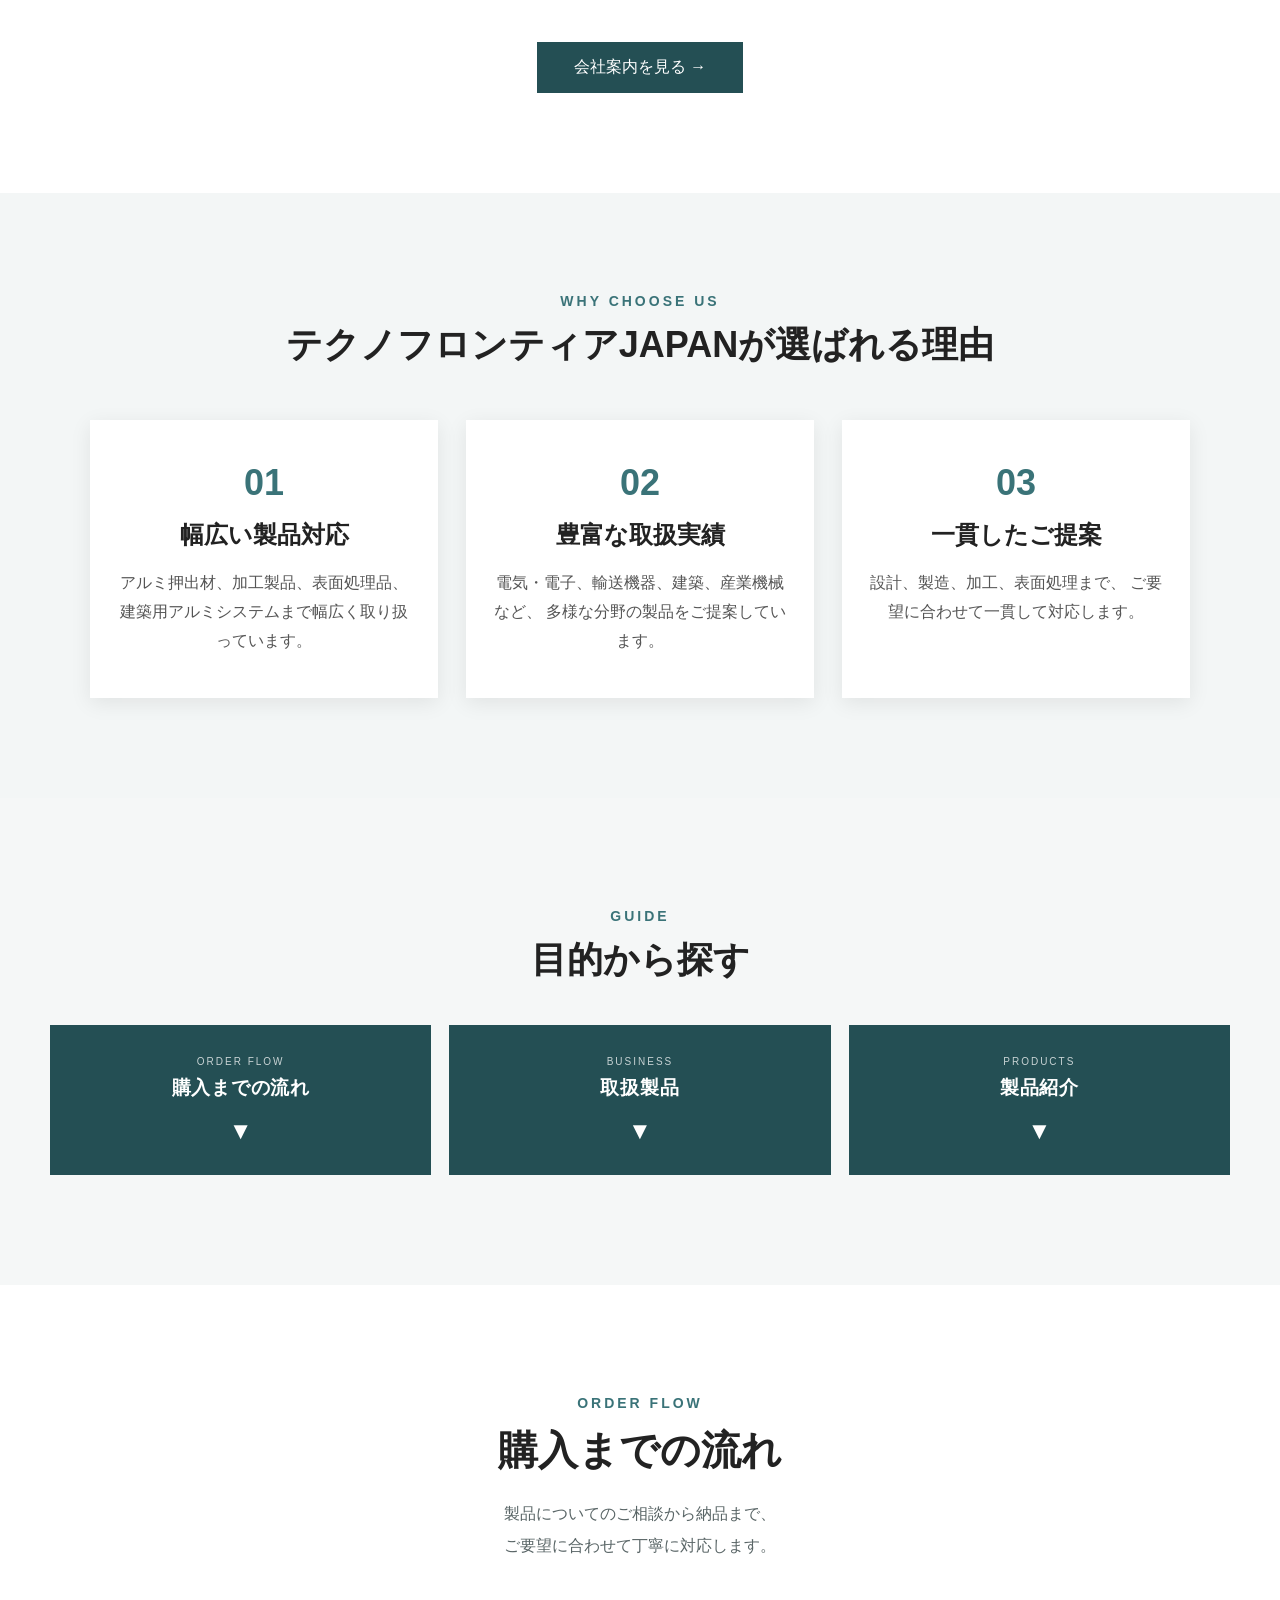
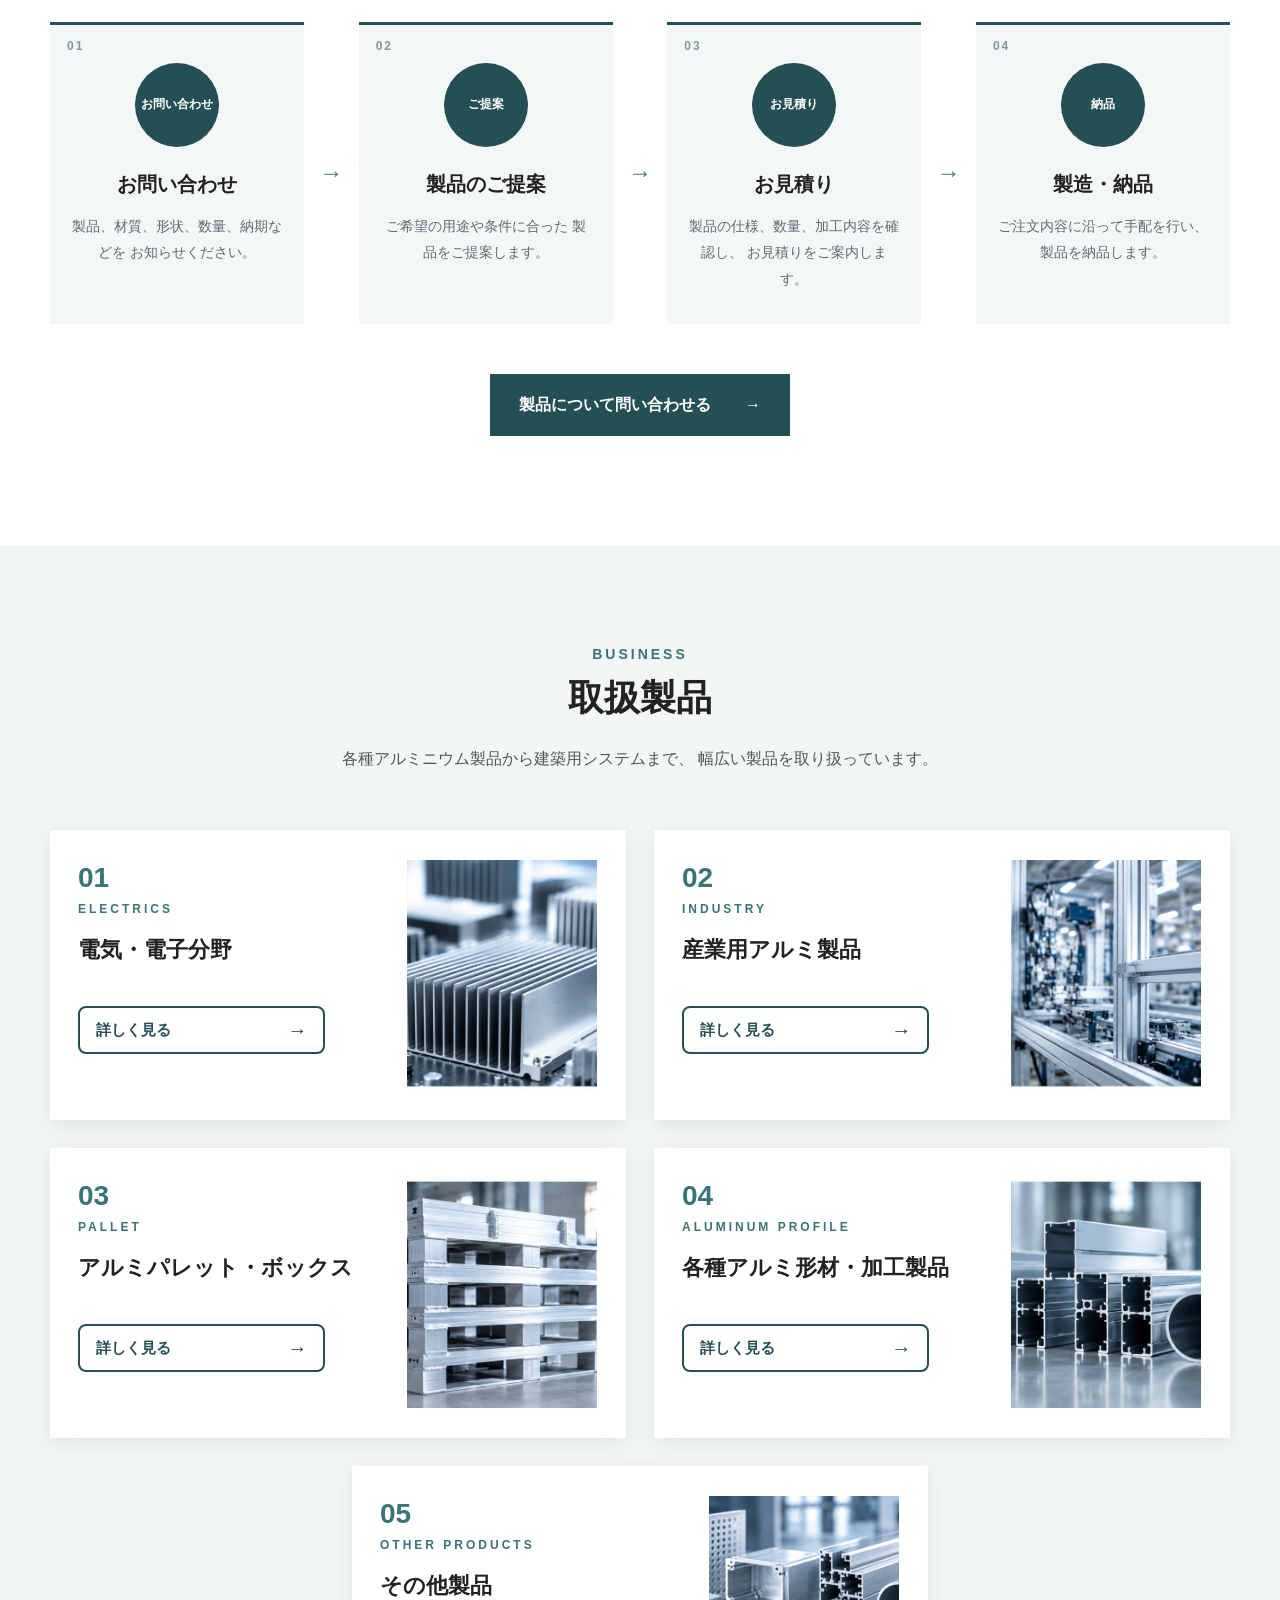
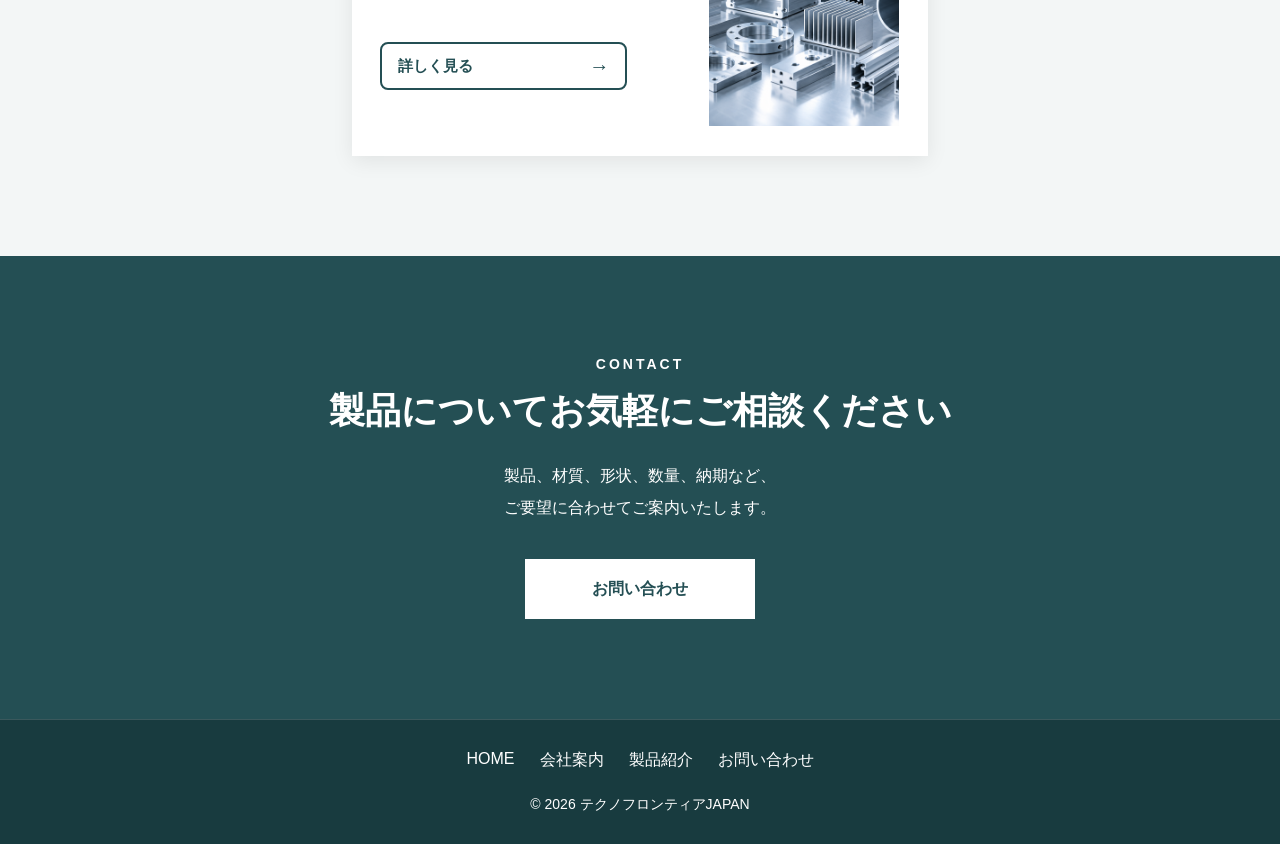
==== commit a475ebce: "会社名変更、他微修正" ====
--- a/index.html
+++ b/index.html
@@ -4,7 +4,7 @@
   <meta charset="UTF-8">
   <meta name="viewport" content="width=device-width, initial-scale=1.0">
 
-  <title>株式会社テクノフロンティア</title>
+  <title>テクノフロンティアJAPAN</title>
 
   <link rel="stylesheet" href="css/style.css">
   <link rel="stylesheet" href="css/header.css">
@@ -19,13 +19,13 @@
   <main>
 
     <!-- メインビジュアル -------------------------------------------->
-    <section class="main-visual">
+    <section class="main-visual company-main-visual">
 
       <!-- 背景として表示する画像 -->
       <div class="main-visual-image">
         <img
-          src="images/工場外観.png"
-          alt="中央アルカンが取り扱うアルミニウム製品"
+          src="images/factory/工場外観.png"
+          alt="テクノフロンティアJAPANが取り扱うアルミニウム製品"
         >
       </div>
 
@@ -33,11 +33,11 @@
       <div class="main-visual-overlay"></div>
       <div class="main-visual-inner">
         <div class="main-visual-text">
-          <p class="section-en">CHUO ALCAN</p>
 
           <h1>
-            アルミニウムの<br>
-            最先端技術へ
+            アルミ製品を<br>
+            直接韓国工場から<br>
+            納品できる
           </h1>
 
           <p class="hero-text">
@@ -69,15 +69,32 @@
         ものづくりへ。
       </h2>
 
-      <p>株式会社中央テクノフロンティアは、
+      <p>日本の大手アルミ工場では、アルミ押出機の設備を手放し、国内の生産を縮小しているため、<br>
+        今後、アルミを扱う多くの会社は、仕入れが難しくなることが予想されます。<br>
+        そのためアルミ製品を扱う会社は、国内だけに頼らず、安定した仕入れ先を探すことが急務となっています。</p>
+      <p>テクノフロンティアJAPANは、
         アルミ押出材・加工製品・建築用アルミシステムを
         幅広く取り扱っています。<br>
-
-        電気・電子部品、産業機器、
-        輸送機器、建築分野など、
-        さまざまな業界へ高品質なアルミ製品を提供しています。
       </p>
-
+      <div class="about-problems">
+      <p class="about-problems-title">こんなお悩みはありませんか？</p>
+
+      <div class="about-problems-list">
+        <p>● 国内ですぐに対応できる工場が見つからない</p>
+        <p>● 納期や価格など、条件に合う仕入れ先が見つからない</p>
+        <p>● コストを抑えて製品を製造したい</p>
+        <p>● オリジナル製品を一緒に開発してほしい</p>
+        <p>● 海外工場の品質や取引に不安がある</p>
+        <p>● 日本語で安心してやり取りしたい</p>
+        <p>● 輸入手続きや運搬までまとめて任せたい</p>
+        <p>● 輸入後も継続してサポートしてほしい</p>
+      </div>
+
+      <p class="about-problems-message">
+        テクノフロンティアJAPANが、こうしたお悩みを解決します。
+      </p>
+    </div>
+        
       <a href="company.html">会社案内を見る →</a>
     </section>
 
@@ -86,7 +103,7 @@
 
       <p class="section-label">WHY CHOOSE US</p>
 
-      <h2>中央アルカンが選ばれる理由</h2>
+      <h2>テクノフロンティアJAPANが選ばれる理由</h2>
 
           <div class="strength-list">
 
@@ -312,7 +329,7 @@
           <!-- 電気・電子 -->
           <article class="business-card">
             <div class="business-image">
-              <img src="images/products/electrics/画像7.png" alt="ヒートシンクやモーターケースなどの電気・電子用アルミ製品">
+              <img src="images/factory/01-electrics.png" alt="ヒートシンクやモーターケースなどの電気・電子用アルミ製品">
             </div>
 
             <div class="business-content">
@@ -328,7 +345,7 @@
           <!-- 産業用製品 -->
           <article class="business-card">
             <div class="business-image">
-              <img src="images/products/industry/画像13.png" alt="輸送機器や産業設備向けのアルミ製品">
+              <img src="images/factory/02-industry.png" alt="輸送機器や産業設備向けのアルミ製品">
             </div>
 
             <div class="business-content">
@@ -344,7 +361,7 @@
           <!-- パレット・ボックス -->
           <article class="business-card">
             <div class="business-image">
-              <img src="images/products/pallet/画像19.png" alt="アルミパレットとアルミボックス">
+              <img src="images/factory/03-pallet.png" alt="アルミパレットとアルミボックス">
             </div>
 
             <div class="business-content">
@@ -360,7 +377,7 @@
           <!-- 各種アルミ形材 -->
           <article class="business-card">
             <div class="business-image">
-              <img src="images/products/profile/画像1.png" alt="さまざまな断面形状のアルミ形材">
+              <img src="images/factory/04-profile.png" alt="さまざまな断面形状のアルミ形材">
             </div>
 
             <div class="business-content">
@@ -377,7 +394,7 @@
           <article class="business-card">
             <div class="business-image">
               <img
-                src="images/products/etc/画像24.png"
+                src="images/factory/05-etc.png"
                 alt="その他のアルミ製品"
               >
             </div>
--- a/css/home.css
+++ b/css/home.css
@@ -23,7 +23,8 @@
 
 .main-visual {
   position: relative;
-  min-height: 720px;
+  min-height: 650px;
+  padding: 0;
   overflow: hidden;
   color: #fff;
 }
@@ -62,9 +63,9 @@
   z-index: 3;
   display: flex;
   width: 100%;
-  max-width: 1200px;
-  min-height: 720px;
-  padding: 100px 40px 70px;
+  max-width: none;
+  min-height: 650px;
+  padding: 80px 8%;
   margin: 0 auto;
   align-items: center;
 }
@@ -83,10 +84,11 @@
 
 .main-visual h1 {
   margin-bottom: 30px;
-  font-size: clamp(48px, 6vw, 78px);
+  font-size: 52px;
   font-weight: 600;
-  line-height: 1.25;
+  line-height: 1.5;
   letter-spacing: 0.04em;
+  text-shadow: 0 2px 8px rgba(0, 0, 0, 0.3);
 }
 
 .main-visual .hero-text {
@@ -557,122 +559,101 @@
 }
 
 /* =========================
-  取扱分野
-========================= */
-
-.business {
-  padding: 100px 20px;
-  background-color: #f3f6f6;
-}
-
-.business-inner {
-  width: 100%;
-  max-width: 1800px;
-  margin: 0 auto;
-}
-
-.business-heading {
-  margin-bottom: 55px;
-  text-align: center;
-}
-
-.business-heading h2 {
-  margin-bottom: 20px;
-  font-size: 36px;
-}
-
-.business-heading > p:last-child {
-  margin-bottom: 0;
+  ABOUT お悩み
+========================= */
+
+.about-problems {
+  max-width: 1000px;
+  margin: 55px auto 40px;
+}
+
+.about-problems-title {
+  margin-bottom: 30px;
+  color: #244f54;
+  font-size: 24px;
+  font-weight: 700;
+  text-align: center;
+}
+
+.about-problems-list {
+  display: grid;
+  grid-template-columns: repeat(2, 1fr);
+  gap: 14px 24px;
+  padding: 32px 40px;
+  text-align: left;
+  background-color: #f5f7f7;
+}
+
+.about-problems-list p {
+  margin: 0;
   color: #555;
   font-size: 16px;
-  line-height: 2;
-}
-
-.business-list{
-    display:grid;
-    grid-template-columns:repeat(5,1fr);
-    gap:20px;
-}
-
-.business-card {
-  display: flex;
-  flex-direction: column;
-  overflow: hidden;
-  background: #fff;
-  box-shadow: 0 5px 20px rgba(0,0,0,.08);
-}
-
-.business-image {
-  height: 180px;
-  overflow: hidden;
-}
-
-.business-image img {
-  width: 100%;
-  height: 100%;
-  object-fit: cover;
-  transition: transform 0.4s;
-}
-
-.business-card:hover .business-image img {
-  transform: scale(1.04);
-}
-
-.business-content {
-  display: flex;
-  flex: 1;
-  padding: 24px;
-  flex-direction: column;
-}
-
-.business-number {
-  margin-bottom: 5px;
-  color: #3a7378;
-  font-size: 28px;
-  font-weight: bold;
-}
-
-.business-en {
-  margin-bottom: 15px;
-  color: #3a7378;
-  font-size: 12px;
-  font-weight: bold;
-  letter-spacing: 3px;
-}
-
-.business-content h3 {
-  margin-bottom: 18px;
-  font-size: 25px;
-}
-
-.business-content > p:not(
-  .business-number,
-  .business-en
-) {
-  margin-bottom: 25px;
-  color: #555;
-  line-height: 1.9;
-}
-
-.business-content a {
-  display: block;
-  width: 100%;
-  margin-top: auto;
-  padding: 14px 20px;
+  line-height: 1.8;
+}
+
+.about-problems-message {
+  margin-top: 30px;
   color: #244f54;
-  font-size: 17px;
+  font-size: 20px;
   font-weight: 700;
   text-align: center;
-  text-decoration: none;
-  border: 2px solid #244f54;
-  border-radius: 10px;
-  transition: all 0.3s;
-}
-
-.business-content a:hover {
-  color: #fff;
-  background: #244f54;
-}
+}
+
+/* スマホ */
+@media screen and (max-width: 768px) {
+  .about-problems {
+    margin-top: 40px;
+  }
+
+  .about-problems-title {
+    font-size: 21px;
+  }
+
+  .about-problems-list {
+    grid-template-columns: 1fr;
+    gap: 12px;
+    padding: 25px 22px;
+  }
+
+  .about-problems-list p {
+    font-size: 15px;
+  }
+
+  .about-problems-message {
+    font-size: 18px;
+    line-height: 1.7;
+  }
+}
+
+/* =========================
+  取扱分野
+========================= */
+
+.business { padding: 100px 20px; background-color: #f3f6f6; }
+.business-inner { width: 100%; max-width: 1180px; margin: 0 auto; }
+.business-heading { margin-bottom: 55px; text-align: center; }
+.business-heading h2 { margin-bottom: 20px; font-size: 36px; }
+.business-heading > p:last-child { margin-bottom: 0; color: #555; font-size: 16px; line-height: 2; }
+
+.business-list { display: grid; grid-template-columns: repeat(2, 1fr); gap: 28px; }
+.business-card { display: flex; min-height: 290px; overflow: hidden; background: #fff; box-shadow: 0 5px 20px rgba(0,0,0,.08); flex-direction: row; align-items: stretch; }
+.business-card:nth-child(5) { grid-column: 1 / -1; width: calc((100% - 28px) / 2); justify-self: center; }
+
+/* 右側の固定サンプル写真 */
+.business-image { display: block; width: 38%; min-width: 190px; height: auto; margin: 30px 30px 30px 0; overflow: hidden; background: #eef2f2; order: 2; }
+.business-image img { display: block; width: 100%; height: 100%; object-fit: cover; object-position: center; transition: none; }
+.business-card:hover .business-image img { transform: none; }
+
+/* 左側 */
+.business-content { display: flex; width: 62%; flex: none; padding: 32px 12px 32px 28px; flex-direction: column; order: 1; }
+.business-number { margin-bottom: 8px; color: #3a7378; font-size: 28px; font-weight: bold; }
+.business-en { margin-bottom: 17px; color: #3a7378; font-size: 12px; font-weight: bold; letter-spacing: 3px; }
+.business-content h3 { margin-bottom: 24px; font-size: 22px; line-height: 1.5; }
+
+/* 詳しく見る：左側だけの幅 */
+.business-content a { display: flex; width: 78%; min-height: 48px; margin: 16px 0 0; padding: 0 16px; color: #244f54; font-size: 15px; font-weight: 700; text-align: left; text-decoration: none; border: 2px solid #244f54; border-radius: 8px; align-items: center; justify-content: space-between; transition: color .3s, background-color .3s; }
+.business-content a::after { content: "→"; font-size: 20px; font-weight: 400; }
+.business-content a:hover { color: #fff; background: #244f54; }
 
 /* =========================
   強み
@@ -798,6 +779,13 @@
     grid-template-columns: 1fr;
   }
 
+  .business-card,
+  .business-card:nth-child(4),
+  .business-card:nth-child(5) {
+    grid-column: auto;
+    width: auto;
+  }
+
   .business-image {
     height: 230px;
   }
@@ -808,12 +796,13 @@
 
     /* メインビジュアル */
   .main-visual {
-    min-height: 630px;
+    min-height: 520px;
+    padding: 0;
   }
 
   .main-visual-inner {
-    min-height: 630px;
-    padding: 100px 24px 60px;
+    min-height: 520px;
+    padding: 60px 25px;
   }
 
   .main-visual-overlay {
@@ -827,7 +816,7 @@
   }
 
   .main-visual h1 {
-    font-size: 43px;
+    font-size: 34px;
   }
 
   .main-visual .hero-text {
@@ -915,3 +904,11 @@
   }
 }
 
+
+/* 取扱製品：スマホ用最終調整 */
+@media screen and (max-width: 768px) {
+  .business-card, .business-card:nth-child(5) { width: 100%; min-height: 0; grid-column: auto; flex-direction: column; }
+  .business-image { display:block; width: calc(100% - 44px); min-width: 0; height: 210px; margin: 22px 22px 0; order: 1; }
+  .business-content { width: 100%; padding: 24px 22px 28px; order: 2; }
+  .business-content a { width: 100%; }
+}
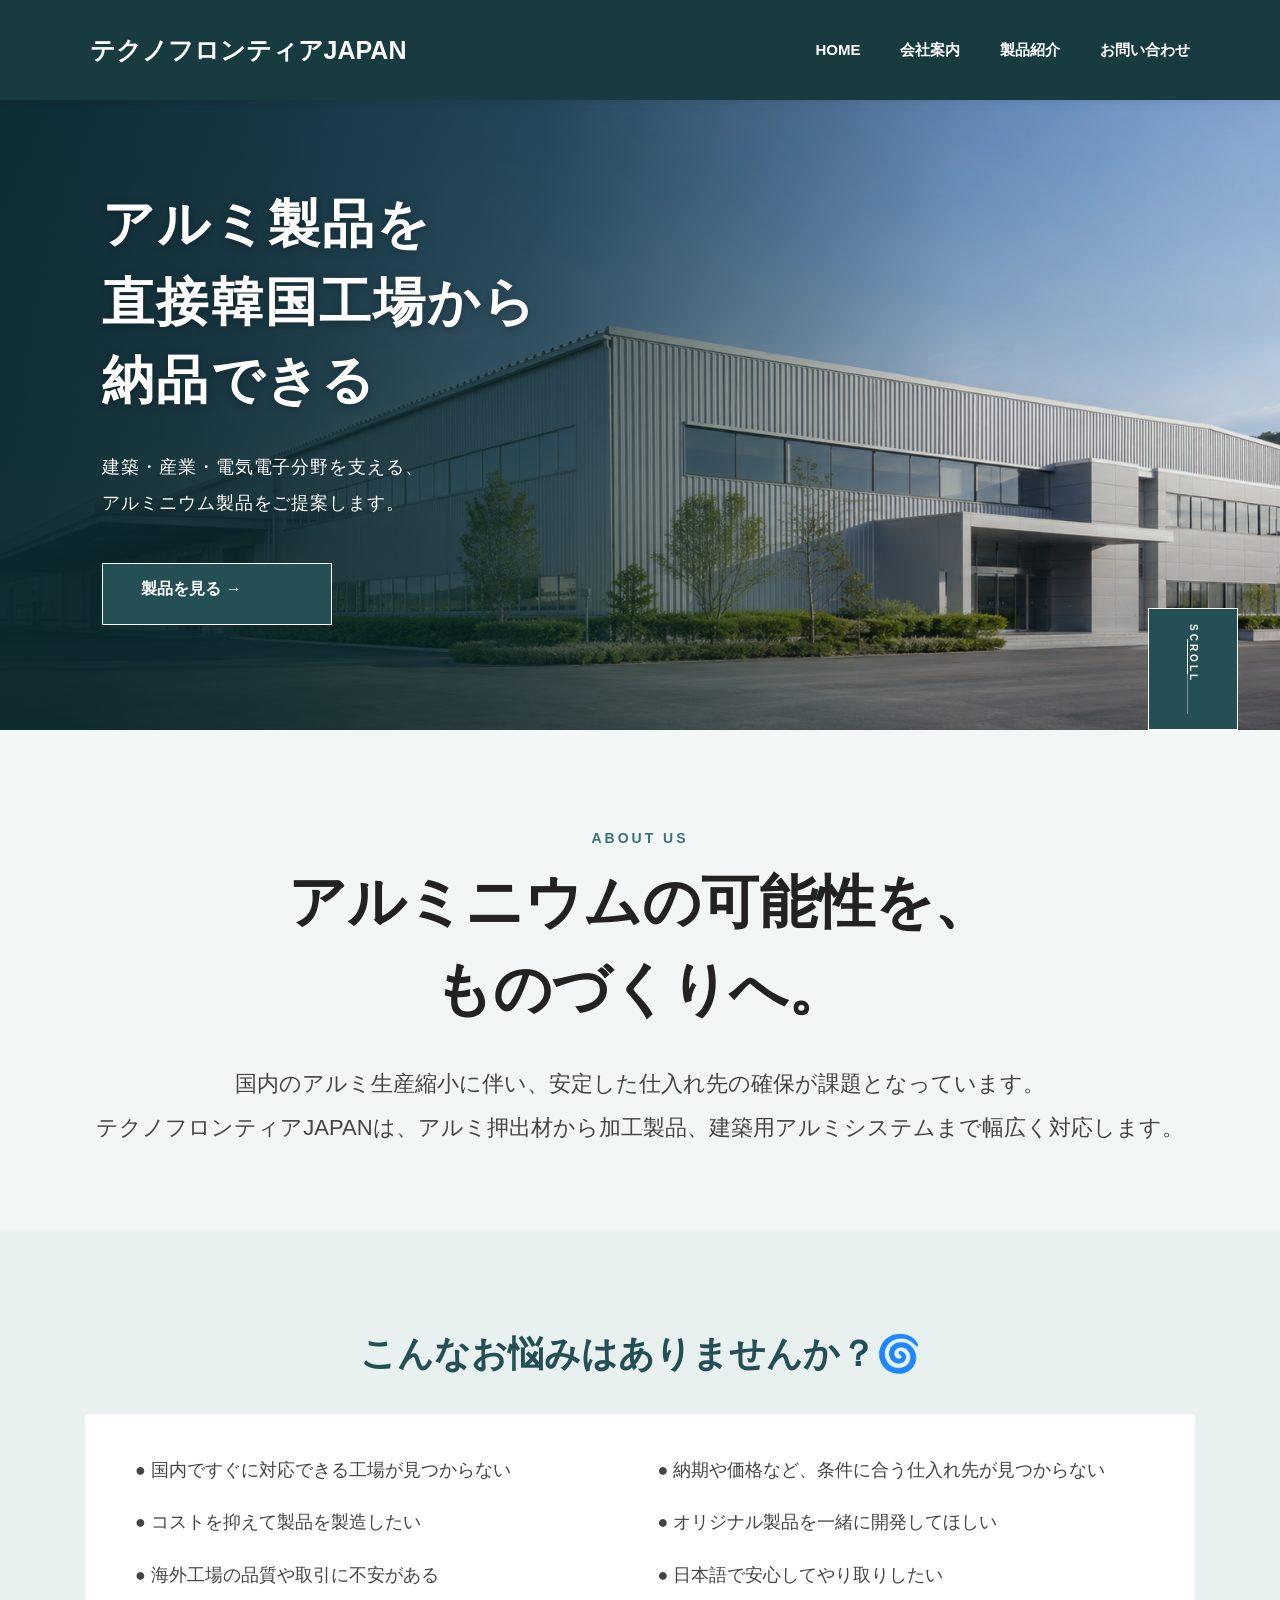
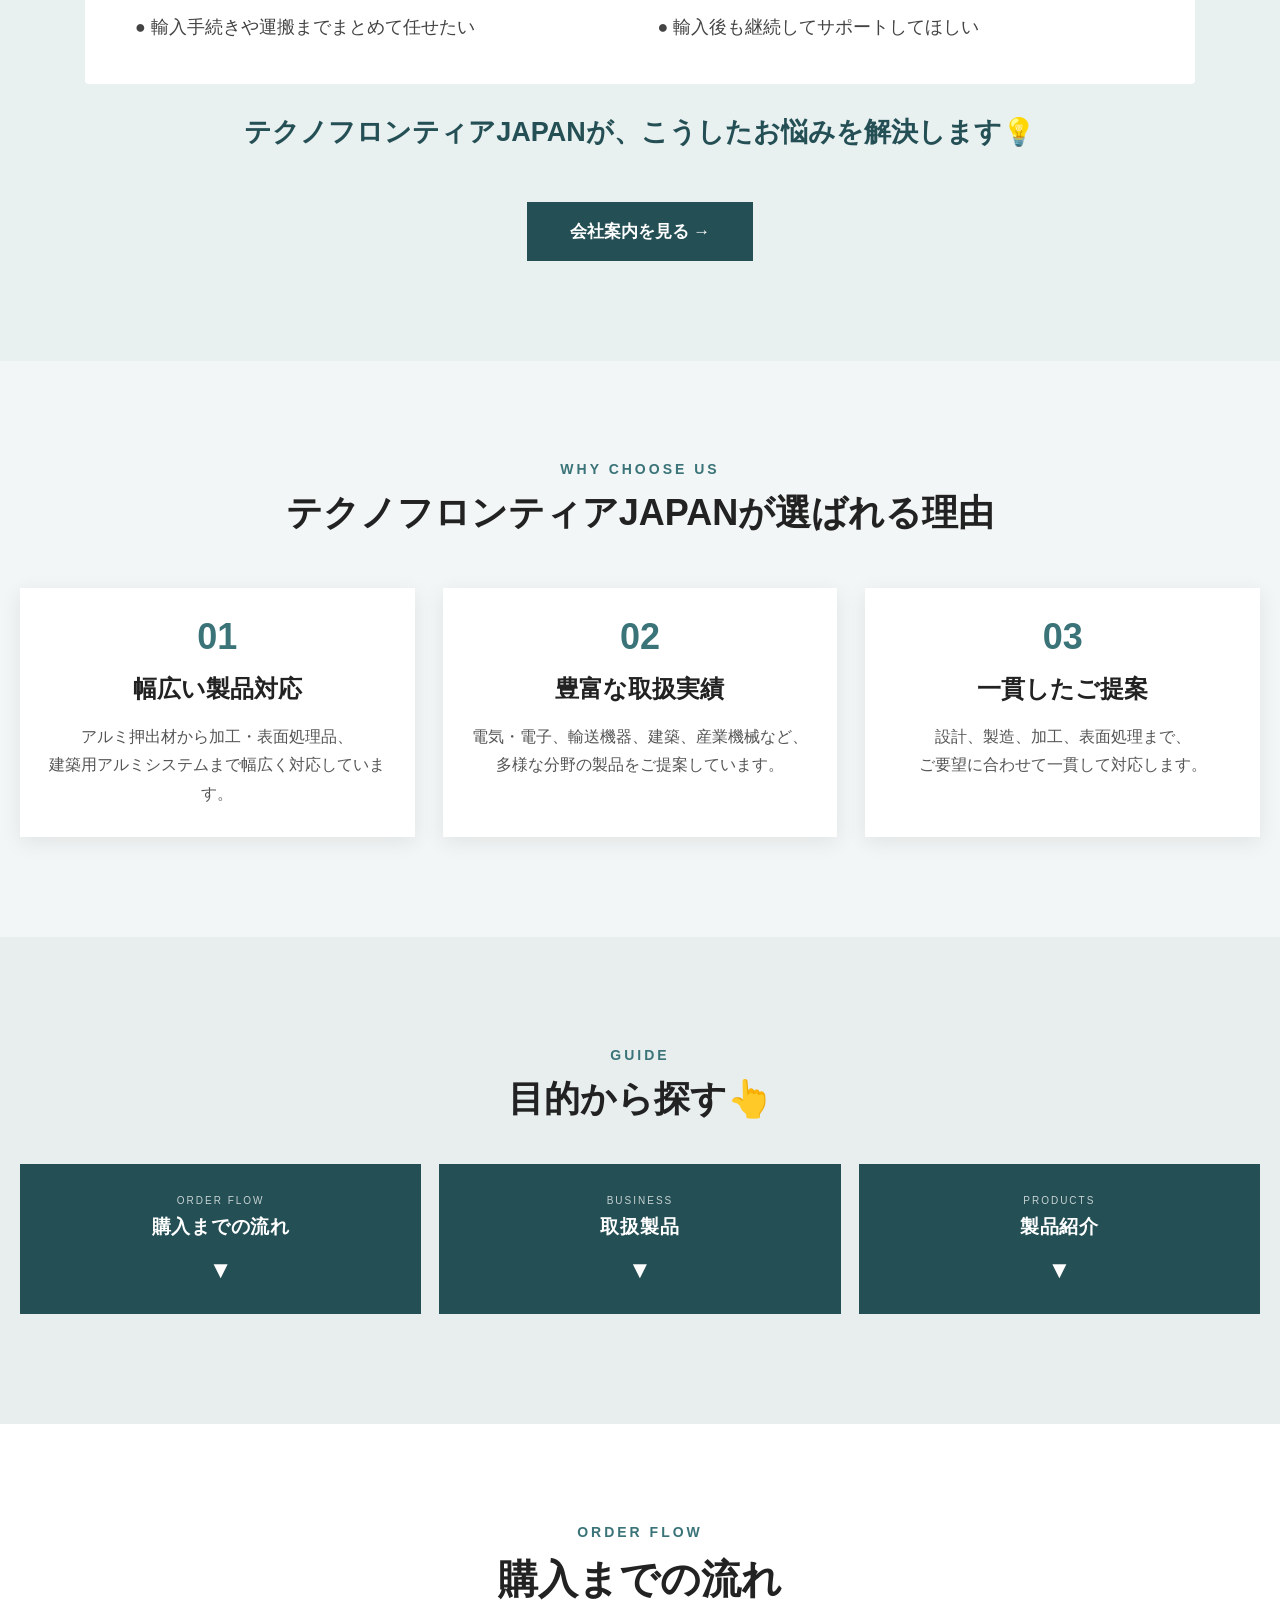
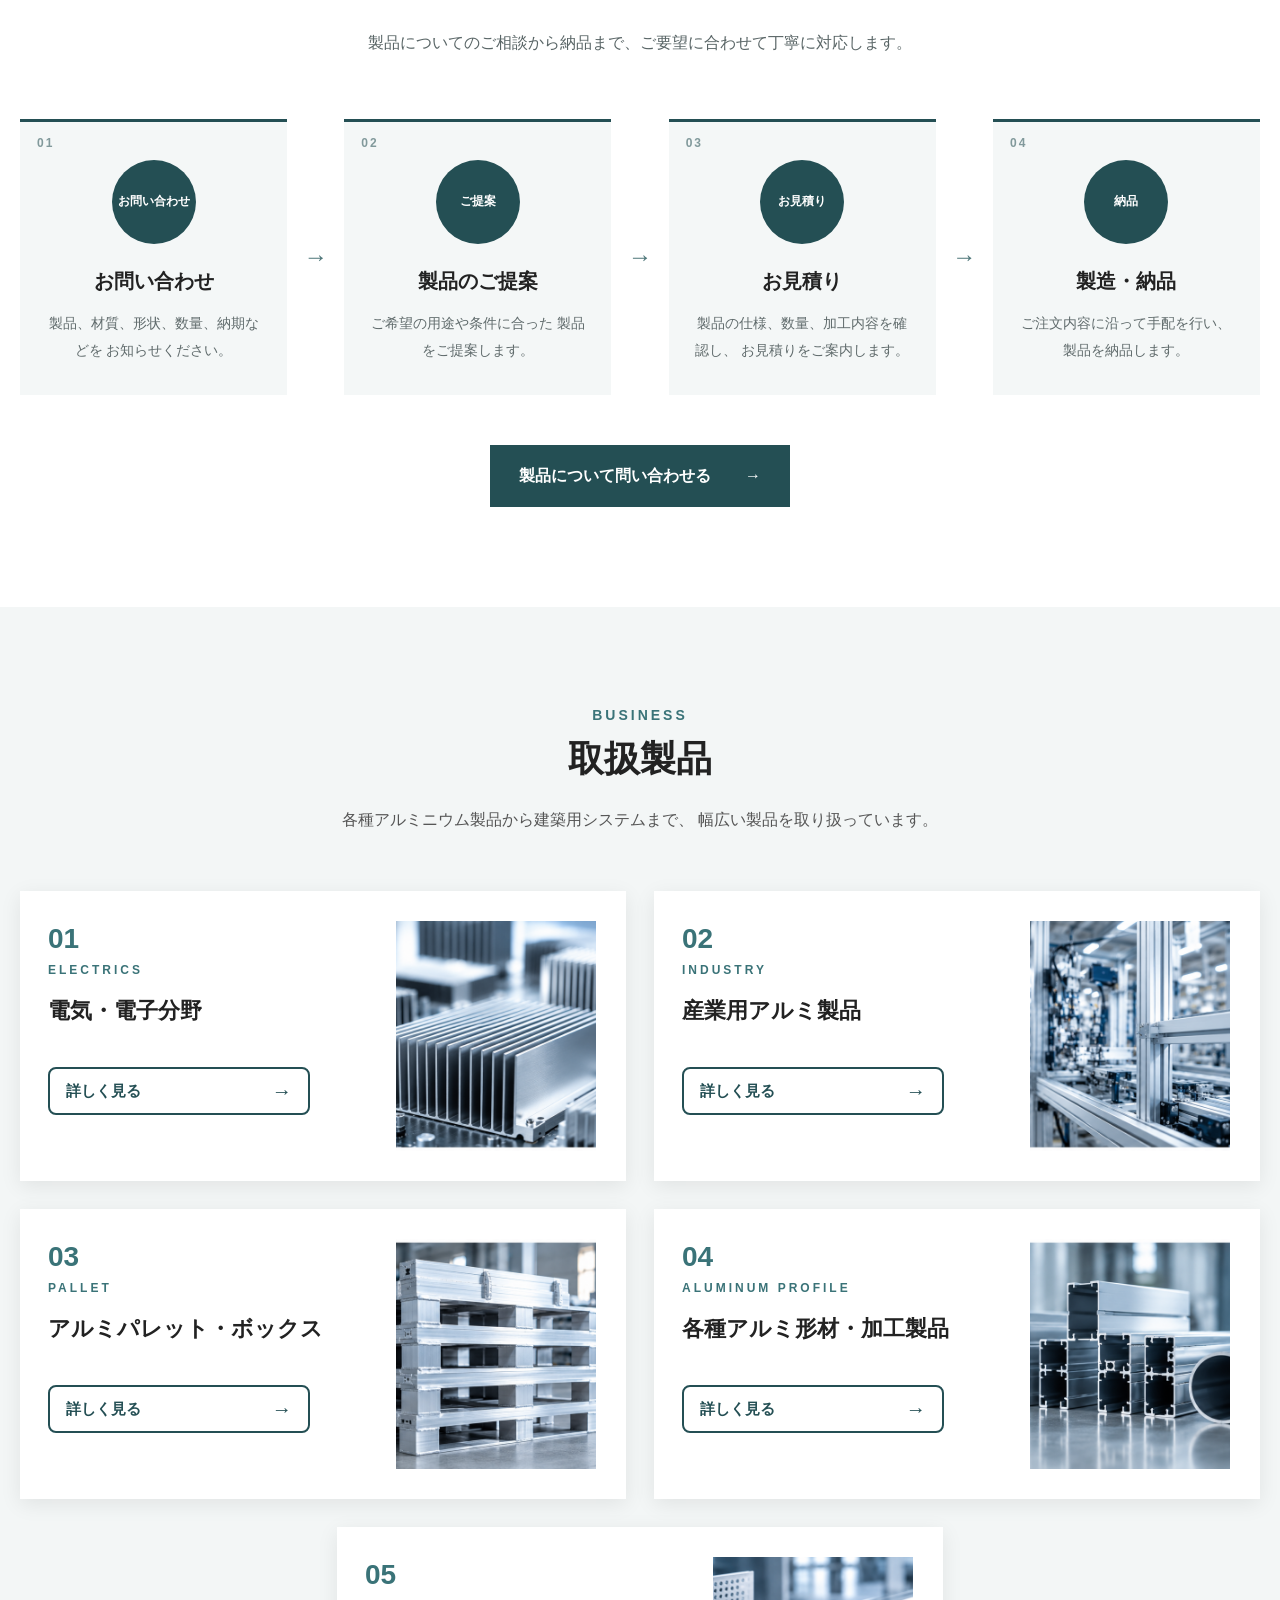
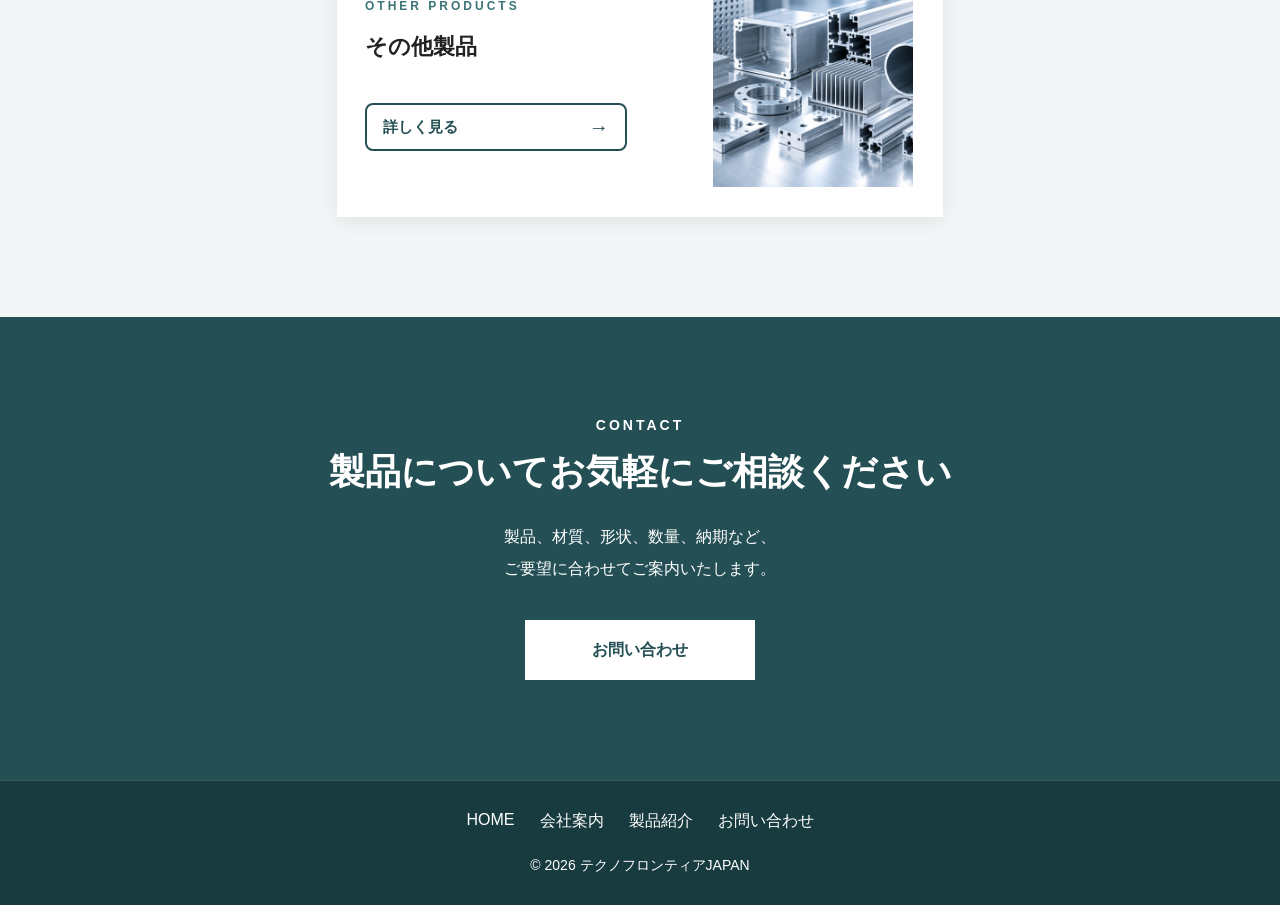
==== commit 46ac7629: "11.08修正" ====
--- a/index.html
+++ b/index.html
@@ -3,9 +3,7 @@
 <head>
   <meta charset="UTF-8">
   <meta name="viewport" content="width=device-width, initial-scale=1.0">
-
   <title>テクノフロンティアJAPAN</title>
-
   <link rel="stylesheet" href="css/style.css">
   <link rel="stylesheet" href="css/header.css">
   <link rel="stylesheet" href="css/home.css">
@@ -17,7 +15,6 @@
   <div id="header"></div>
 
   <main>
-
     <!-- メインビジュアル -------------------------------------------->
     <section class="main-visual company-main-visual">
 
@@ -33,297 +30,209 @@
       <div class="main-visual-overlay"></div>
       <div class="main-visual-inner">
         <div class="main-visual-text">
-
           <h1>
             アルミ製品を<br>
             直接韓国工場から<br>
             納品できる
           </h1>
-
           <p class="hero-text">
             建築・産業・電気電子分野を支える、<br>
             アルミニウム製品をご提案します。
           </p>
-
           <a href="products.html" class="main-visual-button">
             <span>製品を見る →</span>
           </a>
-
-        </div>
-      </div>
-
+        </div>
+      </div>
       <a href="#home-navigation" class="scroll-guide">
         <span>SCROLL</span>
         <span class="scroll-guide-line"></span>
       </a>
-
     </section>
 
     <!-- 会社紹介 ---------------------------------------------------->
     <section class="about">
-
       <p class="section-label">ABOUT US</p>
-
       <h2>
         アルミニウムの可能性を、<br>
         ものづくりへ。
       </h2>
-
-      <p>日本の大手アルミ工場では、アルミ押出機の設備を手放し、国内の生産を縮小しているため、<br>
-        今後、アルミを扱う多くの会社は、仕入れが難しくなることが予想されます。<br>
-        そのためアルミ製品を扱う会社は、国内だけに頼らず、安定した仕入れ先を探すことが急務となっています。</p>
-      <p>テクノフロンティアJAPANは、
-        アルミ押出材・加工製品・建築用アルミシステムを
-        幅広く取り扱っています。<br>
+      <p>
+        国内のアルミ生産縮小に伴い、安定した仕入れ先の確保が課題となっています。<br>
+        テクノフロンティアJAPANは、アルミ押出材から加工製品、建築用アルミシステムまで幅広く対応します。
       </p>
-      <div class="about-problems">
-      <p class="about-problems-title">こんなお悩みはありませんか？</p>
-
-      <div class="about-problems-list">
-        <p>● 国内ですぐに対応できる工場が見つからない</p>
-        <p>● 納期や価格など、条件に合う仕入れ先が見つからない</p>
-        <p>● コストを抑えて製品を製造したい</p>
-        <p>● オリジナル製品を一緒に開発してほしい</p>
-        <p>● 海外工場の品質や取引に不安がある</p>
-        <p>● 日本語で安心してやり取りしたい</p>
-        <p>● 輸入手続きや運搬までまとめて任せたい</p>
-        <p>● 輸入後も継続してサポートしてほしい</p>
-      </div>
-
-      <p class="about-problems-message">
-        テクノフロンティアJAPANが、こうしたお悩みを解決します。
-      </p>
-    </div>
-        
-      <a href="company.html">会社案内を見る →</a>
+
+<!-- こんなお悩み ---------------------------------------------------->
+      <div class="about-problems-section">
+        <div class="about-problems">
+          <p class="about-problems-title">こんなお悩みはありませんか？🌀</p>
+          <div class="about-problems-list">
+            <p>● 国内ですぐに対応できる工場が見つからない</p>
+            <p>● 納期や価格など、条件に合う仕入れ先が見つからない</p>
+            <p>● コストを抑えて製品を製造したい</p>
+            <p>● オリジナル製品を一緒に開発してほしい</p>
+            <p>● 海外工場の品質や取引に不安がある</p>
+            <p>● 日本語で安心してやり取りしたい</p>
+            <p>● 輸入手続きや運搬までまとめて任せたい</p>
+            <p>● 輸入後も継続してサポートしてほしい</p>
+          </div>
+          <p class="about-problems-message">
+            テクノフロンティアJAPANが、こうしたお悩みを解決します💡
+          </p>
+          <a href="company.html">会社案内を見る →</a>
+        </div>
+      </div>
     </section>
 
     <!-- 選ばれる理由 ------------------------------------------------>
     <section class="strength" id="strength">
-
       <p class="section-label">WHY CHOOSE US</p>
-
       <h2>テクノフロンティアJAPANが選ばれる理由</h2>
-
           <div class="strength-list">
-
             <article class="strength-card" id="strength-products">
               <span>01</span>
-
               <h3>幅広い製品対応</h3>
                 <p>
-                  アルミ押出材、加工製品、表面処理品、
-                  建築用アルミシステムまで幅広く取り扱っています。
+                  アルミ押出材から加工・表面処理品、<br>
+                  建築用アルミシステムまで幅広く対応しています。
                 </p>
             </article>
-
             <article class="strength-card" id="strength-results">
               <span>02</span>
-
               <h3>豊富な取扱実績</h3>
-
               <p>
-                電気・電子、輸送機器、建築、産業機械など、
+                電気・電子、輸送機器、建築、産業機械など、<br>
                 多様な分野の製品をご提案しています。
               </p>
             </article>
-
             <article class="strength-card" id="strength-support">
               <span>03</span>
-
               <h3>一貫したご提案</h3>
-
               <p>
-                設計、製造、加工、表面処理まで、
+                設計、製造、加工、表面処理まで、<br>
                 ご要望に合わせて一貫して対応します。
               </p>
             </article>
           </div>
-
         </section>
 
         <!-- トップページ案内 ---------------------------------------->
         <section class="home-navigation" id="home-navigation">
-
           <div class="home-navigation-inner">
-
             <!-- 目的別メニュー -->
             <div class="page-navigation">
-
               <div class="page-navigation-heading">
                 <p class="section-label">GUIDE</p>
-                <h2>目的から探す</h2>
+                <h2>目的から探す👆</h2>
               </div>
-
               <div class="page-navigation-list">
-
                 <!-- 購入までの流れ -->
                 <a href="#order-flow" class="page-navigation-button">
-
                   <div>
                     <span class="page-navigation-en">ORDER FLOW</span>
                     <strong>購入までの流れ</strong>
                   </div>
-
                   <span class="page-navigation-arrow">▼</span>
-
                 </a>
-
             <!-- 取扱分野 -->
             <a href="#business" class="page-navigation-button">
-
               <div>
                 <span class="page-navigation-en">BUSINESS</span>
                 <strong>取扱製品</strong>
               </div>
-
               <span class="page-navigation-arrow">▼</span>
-
             </a>
-
             <!-- 製品紹介 -->
             <a href="products.html" class="page-navigation-button">
-
               <div>
                 <span class="page-navigation-en">PRODUCTS</span>
                 <strong>製品紹介</strong>
               </div>
-
               <span class="page-navigation-arrow">▼</span>
-
             </a>
-
           </div>
-
-        </div>
-
-      </div>
-
+        </div>
+      </div>
     </section>
     <!-- 購入までの流れ -->
     <section class="order-flow" id="order-flow">
-
       <div class="order-flow-inner">
-
         <div class="order-flow-heading">
-
           <p class="section-label">ORDER FLOW</p>
-
           <h2>購入までの流れ</h2>
-
           <p>
-            製品についてのご相談から納品まで、<br>
-            ご要望に合わせて丁寧に対応します。
+            製品についてのご相談から納品まで、ご要望に合わせて丁寧に対応します。
           </p>
-
-        </div>
-
+        </div>
         <div class="order-flow-list">
-
           <article class="order-flow-item">
-
             <span class="order-flow-number">01</span>
-
             <div class="order-flow-icon">
               <span>お問い合わせ</span>
             </div>
-
             <h3>お問い合わせ</h3>
-
             <p>
               製品、材質、形状、数量、納期などを
               お知らせください。
             </p>
-
-          </article>
-
+          </article>
           <span class="order-flow-arrow">→</span>
-
           <article class="order-flow-item">
-
             <span class="order-flow-number">02</span>
-
             <div class="order-flow-icon">
               <span>ご提案</span>
             </div>
-
             <h3>製品のご提案</h3>
-
             <p>
               ご希望の用途や条件に合った
               製品をご提案します。
             </p>
-
-          </article>
-
+          </article>
           <span class="order-flow-arrow">→</span>
-
           <article class="order-flow-item">
-
             <span class="order-flow-number">03</span>
-
             <div class="order-flow-icon">
               <span>お見積り</span>
             </div>
-
             <h3>お見積り</h3>
-
             <p>
               製品の仕様、数量、加工内容を確認し、
               お見積りをご案内します。
             </p>
-
-          </article>
-
+          </article>
           <span class="order-flow-arrow">→</span>
-
           <article class="order-flow-item">
-
             <span class="order-flow-number">04</span>
-
             <div class="order-flow-icon">
               <span>納品</span>
             </div>
-
             <h3>製造・納品</h3>
-
             <p>
               ご注文内容に沿って手配を行い、
               製品を納品します。
             </p>
-
-          </article>
-
-        </div>
-
+          </article>
+        </div>
         <div class="order-flow-button-area">
-
           <a href="contact.html" class="order-flow-button">
             <span>製品について問い合わせる</span>
             <span>→</span>
           </a>
-
-        </div>
-
-      </div>
-
+        </div>
+      </div>
     </section>
 
     <!-- 取扱分野 -->
     <section class="business" id="business">
-
       <div class="business-inner">
-
         <div class="business-heading">
           <p class="section-label">BUSINESS</p>
-
           <h2>取扱製品</h2>
           <p>
             各種アルミニウム製品から建築用システムまで、
             幅広い製品を取り扱っています。
           </p>
         </div>
-
         <div class="business-list">
 
           <!-- 電気・電子 -->
@@ -331,13 +240,10 @@
             <div class="business-image">
               <img src="images/factory/01-electrics.png" alt="ヒートシンクやモーターケースなどの電気・電子用アルミ製品">
             </div>
-
             <div class="business-content">
               <p class="business-number">01</p>
               <p class="business-en">ELECTRICS</p>
-
               <h3>電気・電子分野</h3>
-
               <a href="products.html#electrics">詳しく見る</a>
             </div>
           </article>
@@ -347,13 +253,10 @@
             <div class="business-image">
               <img src="images/factory/02-industry.png" alt="輸送機器や産業設備向けのアルミ製品">
             </div>
-
             <div class="business-content">
               <p class="business-number">02</p>
               <p class="business-en">INDUSTRY</p>
-
               <h3>産業用アルミ製品</h3>
-
               <a href="products.html#industry">詳しく見る</a>
             </div>
           </article>
@@ -363,13 +266,10 @@
             <div class="business-image">
               <img src="images/factory/03-pallet.png" alt="アルミパレットとアルミボックス">
             </div>
-
             <div class="business-content">
               <p class="business-number">03</p>
               <p class="business-en">PALLET</p>
-
               <h3>アルミパレット・ボックス</h3>
-
               <a href="products.html#pallet">詳しく見る</a>
             </div>
           </article>
@@ -379,13 +279,10 @@
             <div class="business-image">
               <img src="images/factory/04-profile.png" alt="さまざまな断面形状のアルミ形材">
             </div>
-
             <div class="business-content">
               <p class="business-number">04</p>
               <p class="business-en">ALUMINUM PROFILE</p>
-
               <h3>各種アルミ形材・加工製品</h3>
-
               <a href="products.html#profile">詳しく見る</a>
             </div>
           </article>
@@ -393,56 +290,38 @@
           <!-- その他製品 -->
           <article class="business-card">
             <div class="business-image">
-              <img
-                src="images/factory/05-etc.png"
-                alt="その他のアルミ製品"
-              >
-            </div>
-
+              <img src="images/factory/05-etc.png" alt="その他のアルミ製品">
+            </div>
             <div class="business-content">
               <p class="business-number">05</p>
               <p class="business-en">OTHER PRODUCTS</p>
-
               <h3>その他製品</h3>
-
               <a href="products.html#etc">詳しく見る</a>
             </div>
           </article>
-          
-        </div>
-      </div>
-    </section>
-
-   
+        
+        </div>
+      </div>
+    </section>
 
     <!-- お問い合わせ誘導 -->
     <section class="home-contact">
-
       <div class="home-contact-inner">
-
         <p class="section-label">CONTACT</p>
-
         <h2>製品についてお気軽にご相談ください</h2>
-
         <p>
           製品、材質、形状、数量、納期など、<br>
           ご要望に合わせてご案内いたします。
         </p>
-
         <a href="contact.html">
           お問い合わせ
         </a>
-
-      </div>
-
-    </section>
-
+      </div>
+    </section>
   </main>
 
   <!-- フッター -->
   <div id="footer"></div>
-
   <script src="js/common.js"></script>
-
 </body>
 </html>
--- a/css/style.css
+++ b/css/style.css
@@ -36,6 +36,11 @@
 h3,
 p {
   margin-top: 0;
+}
+
+:root {
+  --section-spacing: 100px;
+  --section-spacing-sp: 70px;
 }
 
 /* =========================
--- a/css/home.css
+++ b/css/home.css
@@ -1,3 +1,4 @@
+
 /* =========================
   共通設定
 ========================= */
@@ -48,14 +49,13 @@
   position: absolute;
   inset: 0;
   z-index: 2;
-  background:
-    linear-gradient(
-      90deg,
-      rgba(10, 42, 45, 0.88) 0%,
-      rgba(10, 42, 45, 0.62) 42%,
-      rgba(10, 42, 45, 0.15) 75%,
-      rgba(10, 42, 45, 0.08) 100%
-    );
+  background: linear-gradient(
+    90deg,
+    rgba(10, 42, 45, 0.88) 0%,
+    rgba(10, 42, 45, 0.62) 42%,
+    rgba(10, 42, 45, 0.15) 75%,
+    rgba(10, 42, 45, 0.08) 100%
+  );
 }
 
 .main-visual-inner {
@@ -172,12 +172,12 @@
 
 .home-navigation {
   padding: 110px 20px;
-  background-color: #f5f7f7;
+  background-color: #e8eeee;
 }
 
 .home-navigation-inner {
   width: 100%;
-  max-width: 1180px;
+  max-width: 1300px;
   margin: 0 auto;
 }
 
@@ -187,10 +187,12 @@
 ========================= */
 
 .reason-navigation {
+  padding-top: 55px;
   margin-bottom: 100px;
 }
 
 .reason-navigation-heading {
+  margin-top: 55px;
   margin-bottom: 55px;
   text-align: center;
 }
@@ -210,14 +212,14 @@
 .reason-navigation-list {
   display: grid;
   grid-template-columns: repeat(3, 1fr);
-  gap: 25px;
+  gap: 28px;
 }
 
 .reason-navigation-item {
   position: relative;
   display: flex;
   min-height: 330px;
-  padding: 38px 30px 30px;
+  padding: 38px 28px 30px;
   overflow: hidden;
   color: #222;
   text-align: center;
@@ -290,8 +292,9 @@
 .reason-navigation-item p {
   margin-bottom: 24px;
   color: #667071;
-  font-size: 14px;
+  font-size: 15px;
   line-height: 1.9;
+  text-align: center;
 }
 
 .reason-navigation-arrow {
@@ -371,11 +374,12 @@
 .page-navigation-arrow {
   display: block;
   margin-top: 18px;
-  font-size: 34px;
+  font-size: 24px;
   font-weight: 300;
   line-height: 1;
   transition: transform 0.3s;
 }
+
 .page-navigation-en {
   margin-bottom: 8px;
   font-size: 10px;
@@ -388,11 +392,6 @@
   letter-spacing: 0.04em;
 }
 
-.page-navigation-arrow {
-  font-size: 24px;
-  transition: transform 0.3s;
-}
-
 .page-navigation-button:hover .page-navigation-arrow {
   transform: translateY(7px);
 }
@@ -403,13 +402,12 @@
 ========================= */
 
 .order-flow {
-  padding: 110px 20px;
   background-color: #fff;
 }
 
 .order-flow-inner {
   width: 100%;
-  max-width: 1180px;
+  max-width: 1300px;
   margin: 0 auto;
 }
 
@@ -517,40 +515,97 @@
   transform: translateY(-3px);
 }
 
+
 /* =========================
   ABOUT
 ========================= */
 
 .about {
-  max-width: 1000px;
+  width: 100%;
+  max-width: none;
+  margin: 0;
+  text-align: center;
+  background-color: #f3f6f6;
+}
+
+.about h2 {
+  margin-bottom: 30px;
+  font-size: 58px;
+  line-height: 1.5;
+}
+
+.about > p:not(.section-label) {
+  max-width: 1200px;
+  margin: 0 auto 35px;
+  color: #444;
+  font-size: 22px;
+  line-height: 2;
+}
+
+/* お悩みセクション全体 */
+.about-problems-section {
+  margin: 25px -20px 0;
+  padding: var(--section-spacing) 20px;
+  text-align: center;
+  background-color: #e8f0f0;
+}
+
+.about > p:last-of-type {
+  margin-bottom: 80px;
+}
+
+/* お悩みの内容 */
+.about-problems {
+  width: 100%;
+  max-width: 1200px;
   margin: 0 auto;
-  padding: 100px 20px;
-  text-align: center;
-}
-
-.about h2 {
-  margin-bottom: 28px;
-  font-size: 50px;
-  line-height: 1.5;
-}
-
-.about > p:not(.section-label) {
+  padding: 0 45px;
+}
+
+.about-problems-title {
   margin-bottom: 35px;
-  color: #555;
-  font-size: 17px;
-  line-height: 2;
-}
-
+  color: #244f54;
+  font-size: 36px;
+  font-weight: 700;
+}
+
+.about-problems-list {
+  display: grid;
+  grid-template-columns: repeat(2, 1fr);
+  gap: 20px 35px;
+  padding: 40px 50px;
+  text-align: left;
+  background-color: #fff;
+  border-radius: 4px;
+}
+
+.about-problems-list p {
+  margin: 0;
+  color: #444;
+  font-size: 18px;
+  line-height: 1.8;
+}
+
+.about-problems-message {
+  margin-top: 30px;
+  color: #244f54;
+  font-size: 27px;
+  font-weight: 700;
+  text-align: center;
+}
+
+/* 会社案内ボタン */
 .about a {
   display: inline-block;
-  padding: 14px 36px;
-  color: #fff;
+  margin-top: 25px;
+  padding: 17px 42px;
+  color: #fff;
+  font-size: 17px;
+  font-weight: bold;
   text-decoration: none;
   background-color: #244f54;
   border: 1px solid #244f54;
-  transition:
-    color 0.3s,
-    background-color 0.3s;
+  transition: color 0.3s, background-color 0.3s;
 }
 
 .about a:hover {
@@ -558,109 +613,12 @@
   background-color: #fff;
 }
 
+
 /* =========================
-  ABOUT お悩み
+  テクノフロンティアJAPANが選ばれる理由
 ========================= */
 
-.about-problems {
-  max-width: 1000px;
-  margin: 55px auto 40px;
-}
-
-.about-problems-title {
-  margin-bottom: 30px;
-  color: #244f54;
-  font-size: 24px;
-  font-weight: 700;
-  text-align: center;
-}
-
-.about-problems-list {
-  display: grid;
-  grid-template-columns: repeat(2, 1fr);
-  gap: 14px 24px;
-  padding: 32px 40px;
-  text-align: left;
-  background-color: #f5f7f7;
-}
-
-.about-problems-list p {
-  margin: 0;
-  color: #555;
-  font-size: 16px;
-  line-height: 1.8;
-}
-
-.about-problems-message {
-  margin-top: 30px;
-  color: #244f54;
-  font-size: 20px;
-  font-weight: 700;
-  text-align: center;
-}
-
-/* スマホ */
-@media screen and (max-width: 768px) {
-  .about-problems {
-    margin-top: 40px;
-  }
-
-  .about-problems-title {
-    font-size: 21px;
-  }
-
-  .about-problems-list {
-    grid-template-columns: 1fr;
-    gap: 12px;
-    padding: 25px 22px;
-  }
-
-  .about-problems-list p {
-    font-size: 15px;
-  }
-
-  .about-problems-message {
-    font-size: 18px;
-    line-height: 1.7;
-  }
-}
-
-/* =========================
-  取扱分野
-========================= */
-
-.business { padding: 100px 20px; background-color: #f3f6f6; }
-.business-inner { width: 100%; max-width: 1180px; margin: 0 auto; }
-.business-heading { margin-bottom: 55px; text-align: center; }
-.business-heading h2 { margin-bottom: 20px; font-size: 36px; }
-.business-heading > p:last-child { margin-bottom: 0; color: #555; font-size: 16px; line-height: 2; }
-
-.business-list { display: grid; grid-template-columns: repeat(2, 1fr); gap: 28px; }
-.business-card { display: flex; min-height: 290px; overflow: hidden; background: #fff; box-shadow: 0 5px 20px rgba(0,0,0,.08); flex-direction: row; align-items: stretch; }
-.business-card:nth-child(5) { grid-column: 1 / -1; width: calc((100% - 28px) / 2); justify-self: center; }
-
-/* 右側の固定サンプル写真 */
-.business-image { display: block; width: 38%; min-width: 190px; height: auto; margin: 30px 30px 30px 0; overflow: hidden; background: #eef2f2; order: 2; }
-.business-image img { display: block; width: 100%; height: 100%; object-fit: cover; object-position: center; transition: none; }
-.business-card:hover .business-image img { transform: none; }
-
-/* 左側 */
-.business-content { display: flex; width: 62%; flex: none; padding: 32px 12px 32px 28px; flex-direction: column; order: 1; }
-.business-number { margin-bottom: 8px; color: #3a7378; font-size: 28px; font-weight: bold; }
-.business-en { margin-bottom: 17px; color: #3a7378; font-size: 12px; font-weight: bold; letter-spacing: 3px; }
-.business-content h3 { margin-bottom: 24px; font-size: 22px; line-height: 1.5; }
-
-/* 詳しく見る：左側だけの幅 */
-.business-content a { display: flex; width: 78%; min-height: 48px; margin: 16px 0 0; padding: 0 16px; color: #244f54; font-size: 15px; font-weight: 700; text-align: left; text-decoration: none; border: 2px solid #244f54; border-radius: 8px; align-items: center; justify-content: space-between; transition: color .3s, background-color .3s; }
-.business-content a::after { content: "→"; font-size: 20px; font-weight: 400; }
-.business-content a:hover { color: #fff; background: #244f54; }
-
-/* =========================
-  強み
-========================= */
-
 .strength {
-  padding: 100px 20px;
   text-align: center;
   background-color: #f3f6f6;
 }
@@ -674,12 +632,12 @@
   display: grid;
   grid-template-columns: repeat(3, 1fr);
   gap: 28px;
-  max-width: 1100px;
+  max-width: 1300px;
   margin: 0 auto;
 }
 
 .strength-card {
-  padding: 42px 25px;
+  padding: 28px 25px;
   background-color: #fff;
   box-shadow: 0 5px 20px rgba(0, 0, 0, 0.08);
 }
@@ -703,12 +661,12 @@
   line-height: 1.8;
 }
 
+
 /* =========================
   トップお問い合わせ
 ========================= */
 
 .home-contact {
-  padding: 100px 20px;
   color: #fff;
   text-align: center;
   background-color: #244f54;
@@ -756,25 +714,227 @@
 }
 
 /* =========================
-  スマートフォン
+  取扱分野
 ========================= */
 
+.business { background-color: #f3f6f6; }
+.business-inner {
+  width: 100%;
+  max-width: 1300px;
+  margin: 0 auto;
+}
+.business-heading { margin-bottom: 55px; text-align: center; }
+.business-heading h2 { margin-bottom: 20px; font-size: 36px; }
+.business-heading > p:last-child { margin-bottom: 0; color: #555; font-size: 16px; line-height: 2; }
+
+.business-list { display: grid; grid-template-columns: repeat(2, 1fr); gap: 28px; }
+.business-card { display: flex; min-height: 290px; overflow: hidden; background: #fff; box-shadow: 0 5px 20px rgba(0,0,0,.08); flex-direction: row; align-items: stretch; }
+.business-card:nth-child(5) { grid-column: 1 / -1; width: calc((100% - 28px) / 2); justify-self: center; }
+
+/* 右側の固定サンプル写真 */
+.business-image { display: block; width: 38%; min-width: 190px; height: auto; margin: 30px 30px 30px 0; overflow: hidden; background: #eef2f2; order: 2; }
+.business-image img { display: block; width: 100%; height: 100%; object-fit: cover; object-position: center; transition: none; }
+.business-card:hover .business-image img { transform: none; }
+
+/* 左側 */
+.business-content { display: flex; width: 62%; flex: none; padding: 32px 12px 32px 28px; flex-direction: column; order: 1; }
+.business-number { margin-bottom: 8px; color: #3a7378; font-size: 28px; font-weight: bold; }
+.business-en { margin-bottom: 17px; color: #3a7378; font-size: 12px; font-weight: bold; letter-spacing: 3px; }
+.business-content h3 { margin-bottom: 24px; font-size: 22px; line-height: 1.5; }
+
+/* 詳しく見る：左側だけの幅 */
+.business-content a { display: flex; width: 78%; min-height: 48px; margin: 16px 0 0; padding: 0 16px; color: #244f54; font-size: 15px; font-weight: 700; text-align: left; text-decoration: none; border: 2px solid #244f54; border-radius: 8px; align-items: center; justify-content: space-between; transition: color .3s, background-color .3s; }
+.business-content a::after { content: "→"; font-size: 20px; font-weight: 400; }
+.business-content a:hover { color: #fff; background: #244f54; }
+
+/* =========================
+  セクション共通余白（PC）
+========================= */
+
+.order-flow,
+.strength,
+.business,
+.home-contact {
+  padding: var(--section-spacing) 20px;
+}
+
+/* ABOUT */
+.about {
+  padding: var(--section-spacing) 20px;
+  padding-bottom: 0;
+}
+
+/* ========================================
+  スマートフォン用
+======================================== */
+
 @media screen and (max-width: 768px) {
-  .about,
-  .strength,
-  .business,
-  .home-contact {
-    padding: 70px 20px;
-  }
-
-  .about h2,
-  .strength h2,
-  .business-heading h2,
-  .home-contact h2 {
+
+  /* ========================================
+    メインビジュアル
+  ======================================== */
+
+  .main-visual {
+    min-height: 520px;
+    padding: 0;
+  }
+
+  .main-visual-inner {
+    min-height: 520px;
+    padding: 60px 25px;
+  }
+
+  .main-visual-overlay {
+    background: linear-gradient(
+      90deg,
+      rgba(10, 42, 45, 0.88) 0%,
+      rgba(10, 42, 45, 0.66) 70%,
+      rgba(10, 42, 45, 0.45) 100%
+    );
+  }
+
+  .main-visual h1 {
+    font-size: 34px;
+  }
+
+  .main-visual .hero-text {
+    font-size: 15px;
+    line-height: 1.9;
+  }
+
+  .main-visual-button {
+    min-width: 200px;
+    min-height: 56px;
+  }
+
+  .scroll-guide {
+    right: 18px;
+  }
+
+
+  /* ========================================
+    選ばれる理由
+  ======================================== */
+
+  .home-navigation {
+    padding: 75px 20px;
+  }
+
+  .reason-navigation {
+    margin-bottom: 75px;
+  }
+
+  .reason-navigation-heading {
+    margin-bottom: 38px;
+  }
+
+  .reason-navigation-heading h2 {
+    font-size: 30px;
+  }
+
+  .reason-navigation-list {
+    grid-template-columns: 1fr;
+  }
+
+  .reason-navigation-item {
+    min-height: 290px;
+  }
+
+
+  /* ========================================
+    目的から探す
+  ======================================== */
+
+  .page-navigation-heading h2 {
     font-size: 28px;
   }
 
-  .strength-list,
+  .page-navigation-list {
+    grid-template-columns: 1fr;
+  }
+
+  .page-navigation-button {
+    min-height: 100px;
+  }
+
+
+  /* ========================================
+    購入までの流れ
+  ======================================== */
+
+  .order-flow-heading {
+    margin-bottom: 40px;
+  }
+
+  .order-flow-heading h2 {
+    font-size: 30px;
+  }
+
+  .order-flow-list {
+    flex-direction: column;
+  }
+
+  .order-flow-item {
+    width: 100%;
+  }
+
+  .order-flow-arrow {
+    width: 100%;
+    height: 45px;
+    transform: rotate(90deg);
+  }
+
+  .order-flow-button {
+    width: 100%;
+    min-width: 0;
+  }
+
+
+  /* ========================================
+    ABOUT
+  ======================================== */
+
+  .about h2 {
+    font-size: 30px;
+  }
+
+  .about > p:not(.section-label) {
+    font-size: 16px;
+  }
+
+  .about-problems {
+    margin-top: 40px;
+    padding: 30px 15px;
+  }
+
+  .about-problems-title {
+    font-size: 25px;
+  }
+
+  .about-problems-list {
+    grid-template-columns: 1fr;
+    gap: 14px;
+    padding: 25px 20px;
+  }
+
+  .about-problems-list p {
+    font-size: 16px;
+  }
+
+  .about-problems-message {
+    font-size: 19px;
+    line-height: 1.7;
+  }
+
+
+  /* ========================================
+    取扱分野
+  ======================================== */
+
+  .business-heading h2 {
+    font-size: 28px;
+  }
+
   .business-list {
     grid-template-columns: 1fr;
   }
@@ -783,132 +943,68 @@
   .business-card:nth-child(4),
   .business-card:nth-child(5) {
     grid-column: auto;
-    width: auto;
+    width: 100%;
+    min-height: 0;
+    flex-direction: column;
   }
 
   .business-image {
-    height: 230px;
+    display: block;
+    width: calc(100% - 44px);
+    min-width: 0;
+    height: 210px;
+    margin: 22px 22px 0;
+    order: 1;
   }
 
   .business-content {
-    padding: 28px 22px;
-  }
-
-    /* メインビジュアル */
-  .main-visual {
-    min-height: 520px;
-    padding: 0;
-  }
-
-  .main-visual-inner {
-    min-height: 520px;
-    padding: 60px 25px;
-  }
-
-  .main-visual-overlay {
-    background:
-      linear-gradient(
-        90deg,
-        rgba(10, 42, 45, 0.88) 0%,
-        rgba(10, 42, 45, 0.66) 70%,
-        rgba(10, 42, 45, 0.45) 100%
-      );
-  }
-
-  .main-visual h1 {
-    font-size: 34px;
-  }
-
-  .main-visual .hero-text {
-    font-size: 15px;
-    line-height: 1.9;
-  }
-
-  .main-visual-button {
-    min-width: 200px;
-    min-height: 56px;
-  }
-
-  .scroll-guide {
-    right: 18px;
-  }
-
-  /* 選ばれる理由 */
-  .home-navigation {
-    padding: 75px 20px;
-  }
-
-  .reason-navigation {
-    margin-bottom: 75px;
-  }
-
-  .reason-navigation-heading {
-    margin-bottom: 38px;
-  }
-
-  .reason-navigation-heading h2 {
-    font-size: 30px;
-  }
-
-  .reason-navigation-list {
+    width: 100%;
+    padding: 24px 22px 28px;
+    order: 2;
+  }
+
+  .business-content a {
+    width: 100%;
+  }
+
+
+  /* ========================================
+    強み
+  ======================================== */
+
+.strength h2 {
+  margin-bottom: 25px;
+  font-size: 36px;
+}
+
+  .strength-list {
     grid-template-columns: 1fr;
   }
 
-  .reason-navigation-item {
-    min-height: 290px;
-  }
-
-  /* 目的から探す */
-  .page-navigation-heading h2 {
+
+  /* ========================================
+    お問い合わせ
+  ======================================== */
+
+  .home-contact h2 {
     font-size: 28px;
   }
 
-  .page-navigation-list {
-    grid-template-columns: 1fr;
-  }
-
-  .page-navigation-button {
-    min-height: 100px;
-  }
-
-  /* 購入までの流れ */
-  .order-flow {
-    padding: 75px 20px;
-  }
-
-  .order-flow-heading {
-    margin-bottom: 40px;
-  }
-
-  .order-flow-heading h2 {
-    font-size: 30px;
-  }
-
-  .order-flow-list {
-    flex-direction: column;
-  }
-
-  .order-flow-item {
-    width: 100%;
-  }
-
-  .order-flow-arrow {
-    width: 100%;
-    height: 45px;
-    transform: rotate(90deg);
-  }
-
-  .order-flow-button {
-    width: 100%;
-    min-width: 0;
-  }
-}
-
-
-/* 取扱製品：スマホ用最終調整 */
-@media screen and (max-width: 768px) {
-  .business-card, .business-card:nth-child(5) { width: 100%; min-height: 0; grid-column: auto; flex-direction: column; }
-  .business-image { display:block; width: calc(100% - 44px); min-width: 0; height: 210px; margin: 22px 22px 0; order: 1; }
-  .business-content { width: 100%; padding: 24px 22px 28px; order: 2; }
-  .business-content a { width: 100%; }
-}
+/* セクション共通余白（スマートフォン） */
+  .order-flow,
+  .strength,
+  .business,
+  .home-contact {
+    padding: var(--section-spacing-sp) 20px;
+  }
+
+  .about {
+    padding: var(--section-spacing-sp) 20px;
+    padding-bottom: 0;
+  }
+
+  .about-problems-section {
+    padding: var(--section-spacing-sp) 20px;
+  }
+
+}
